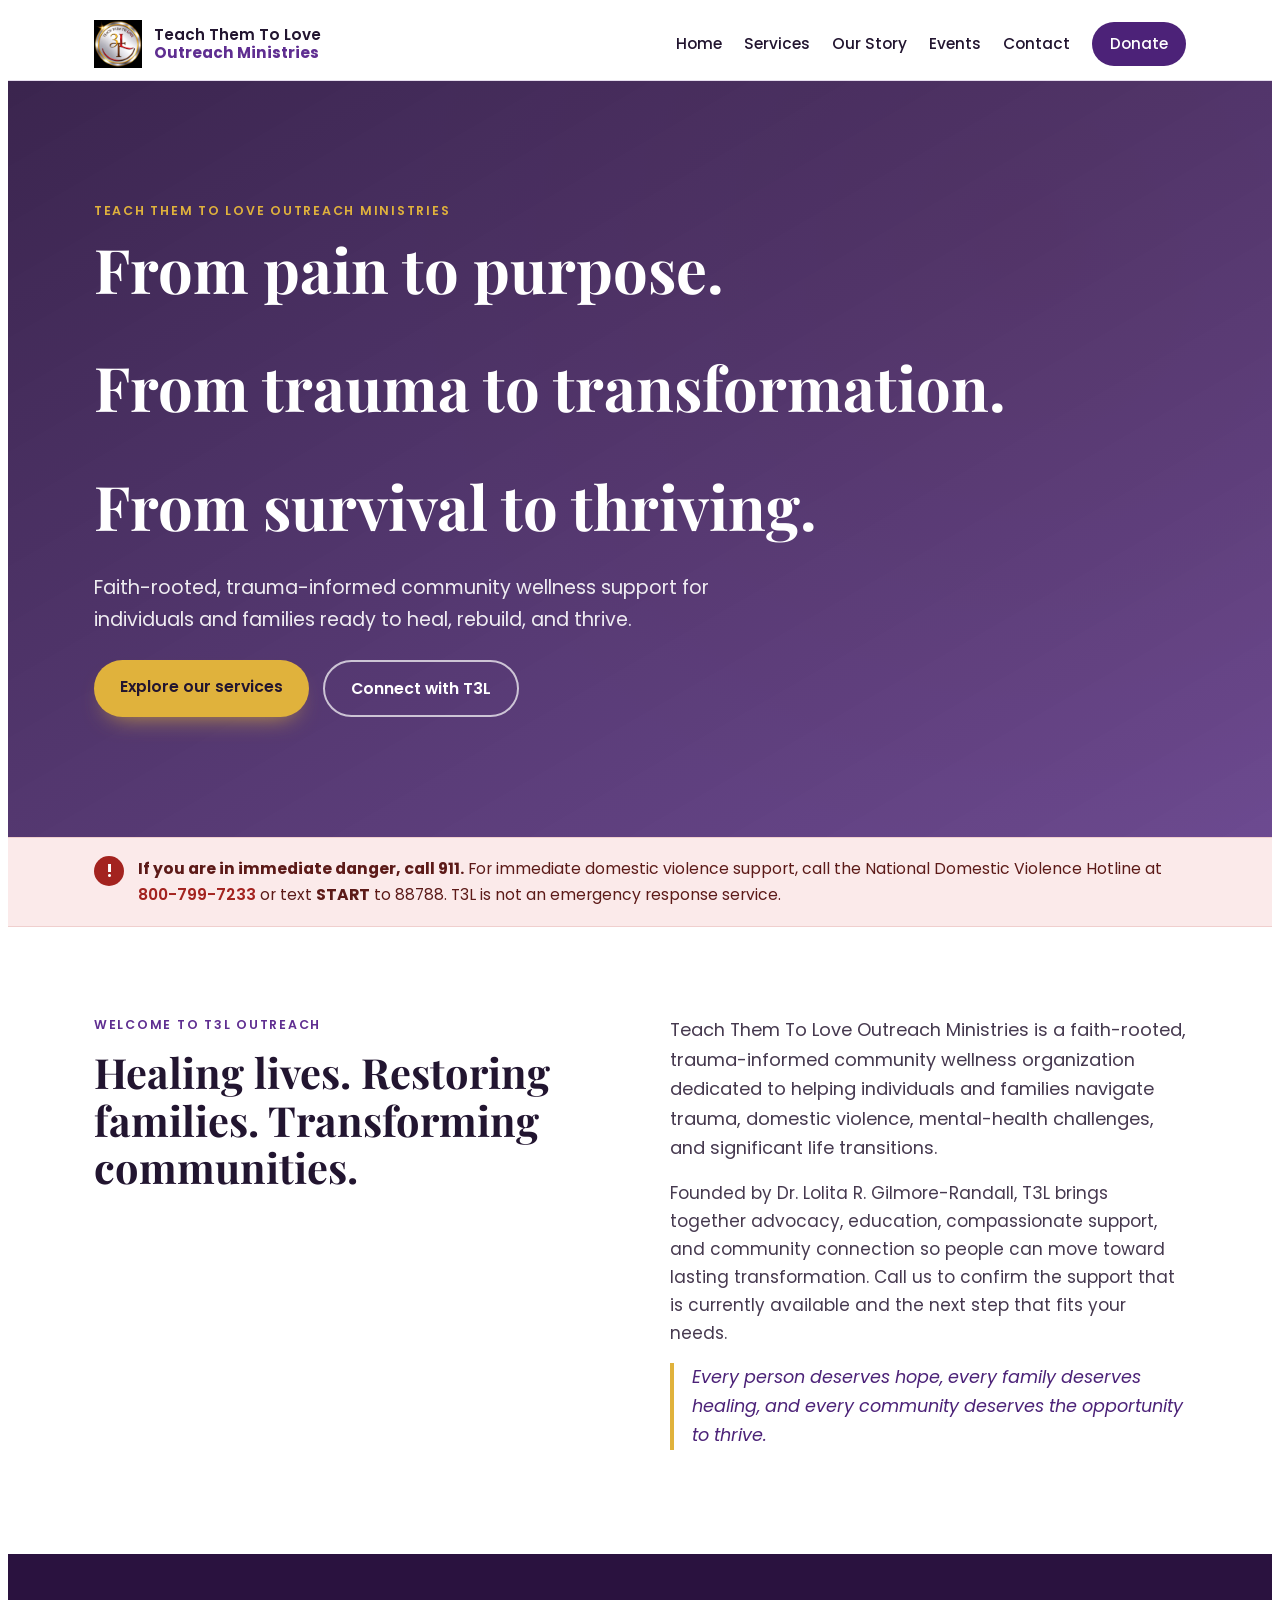
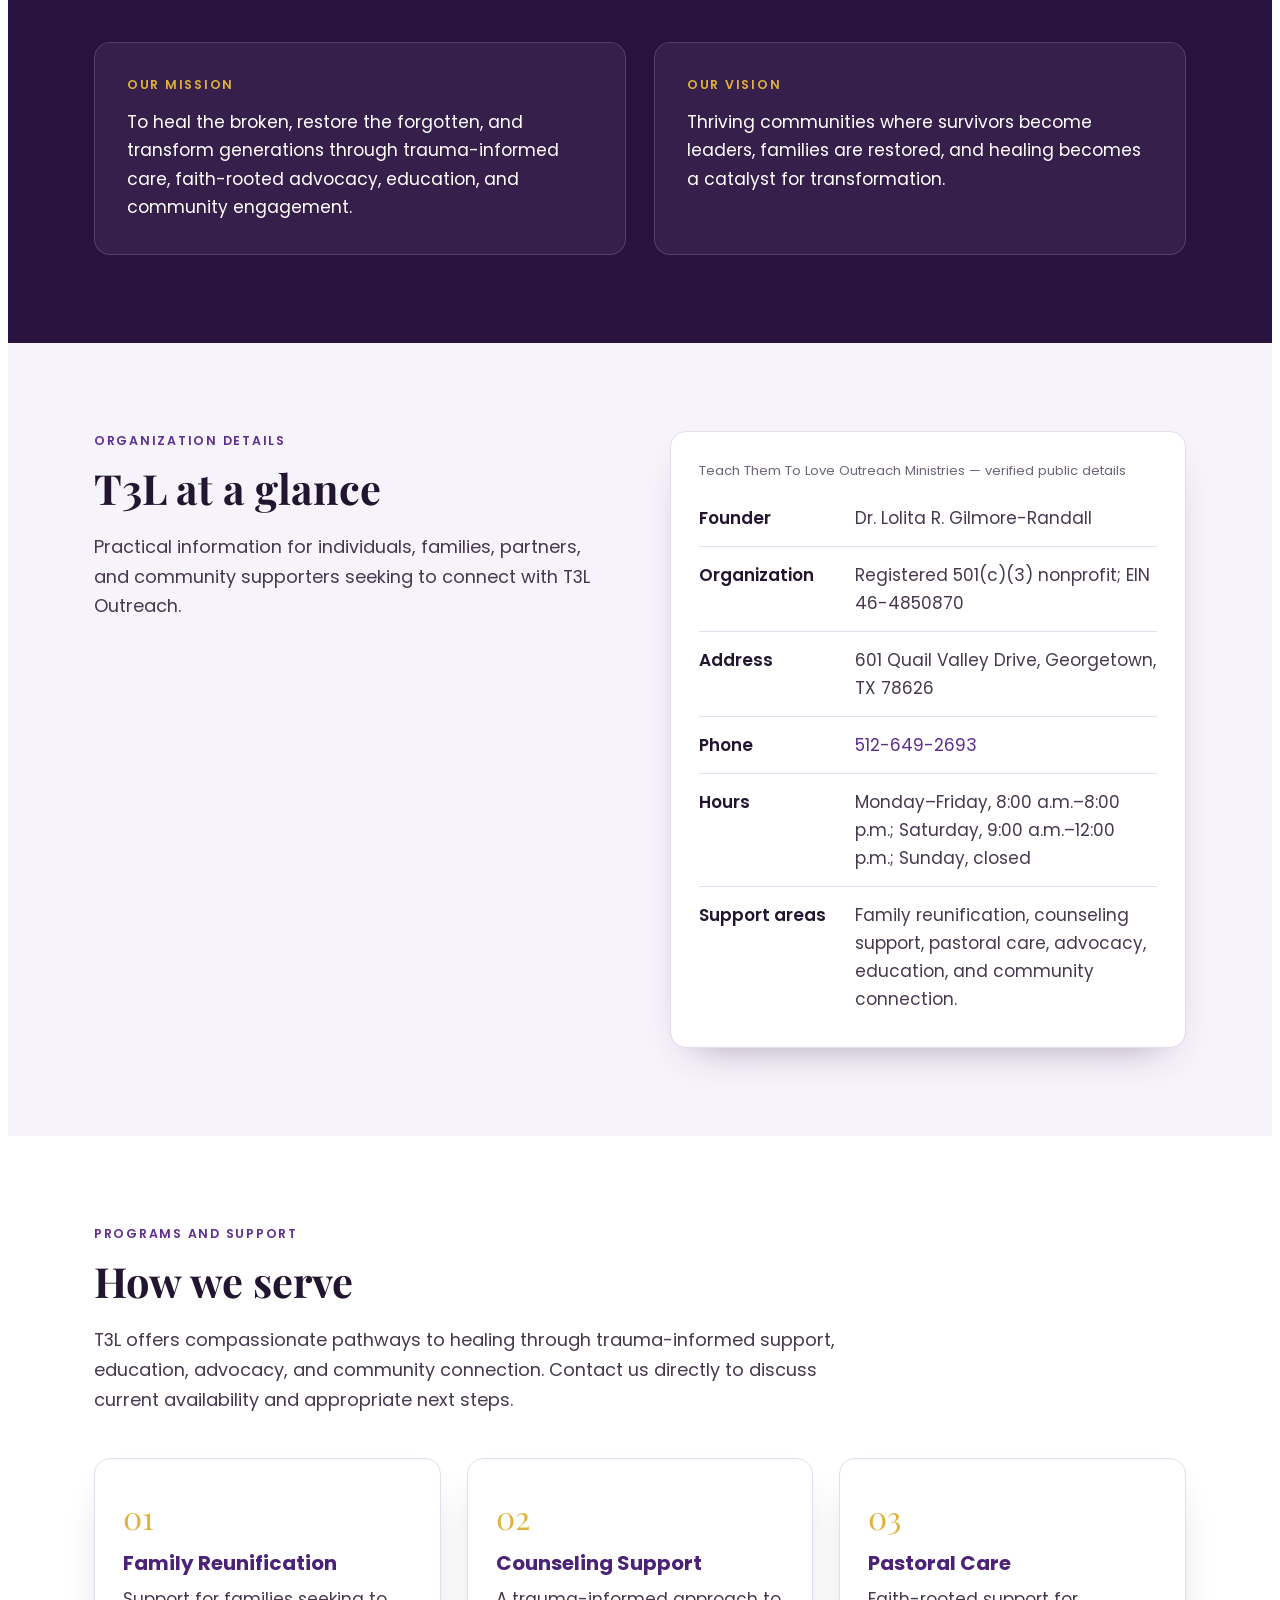
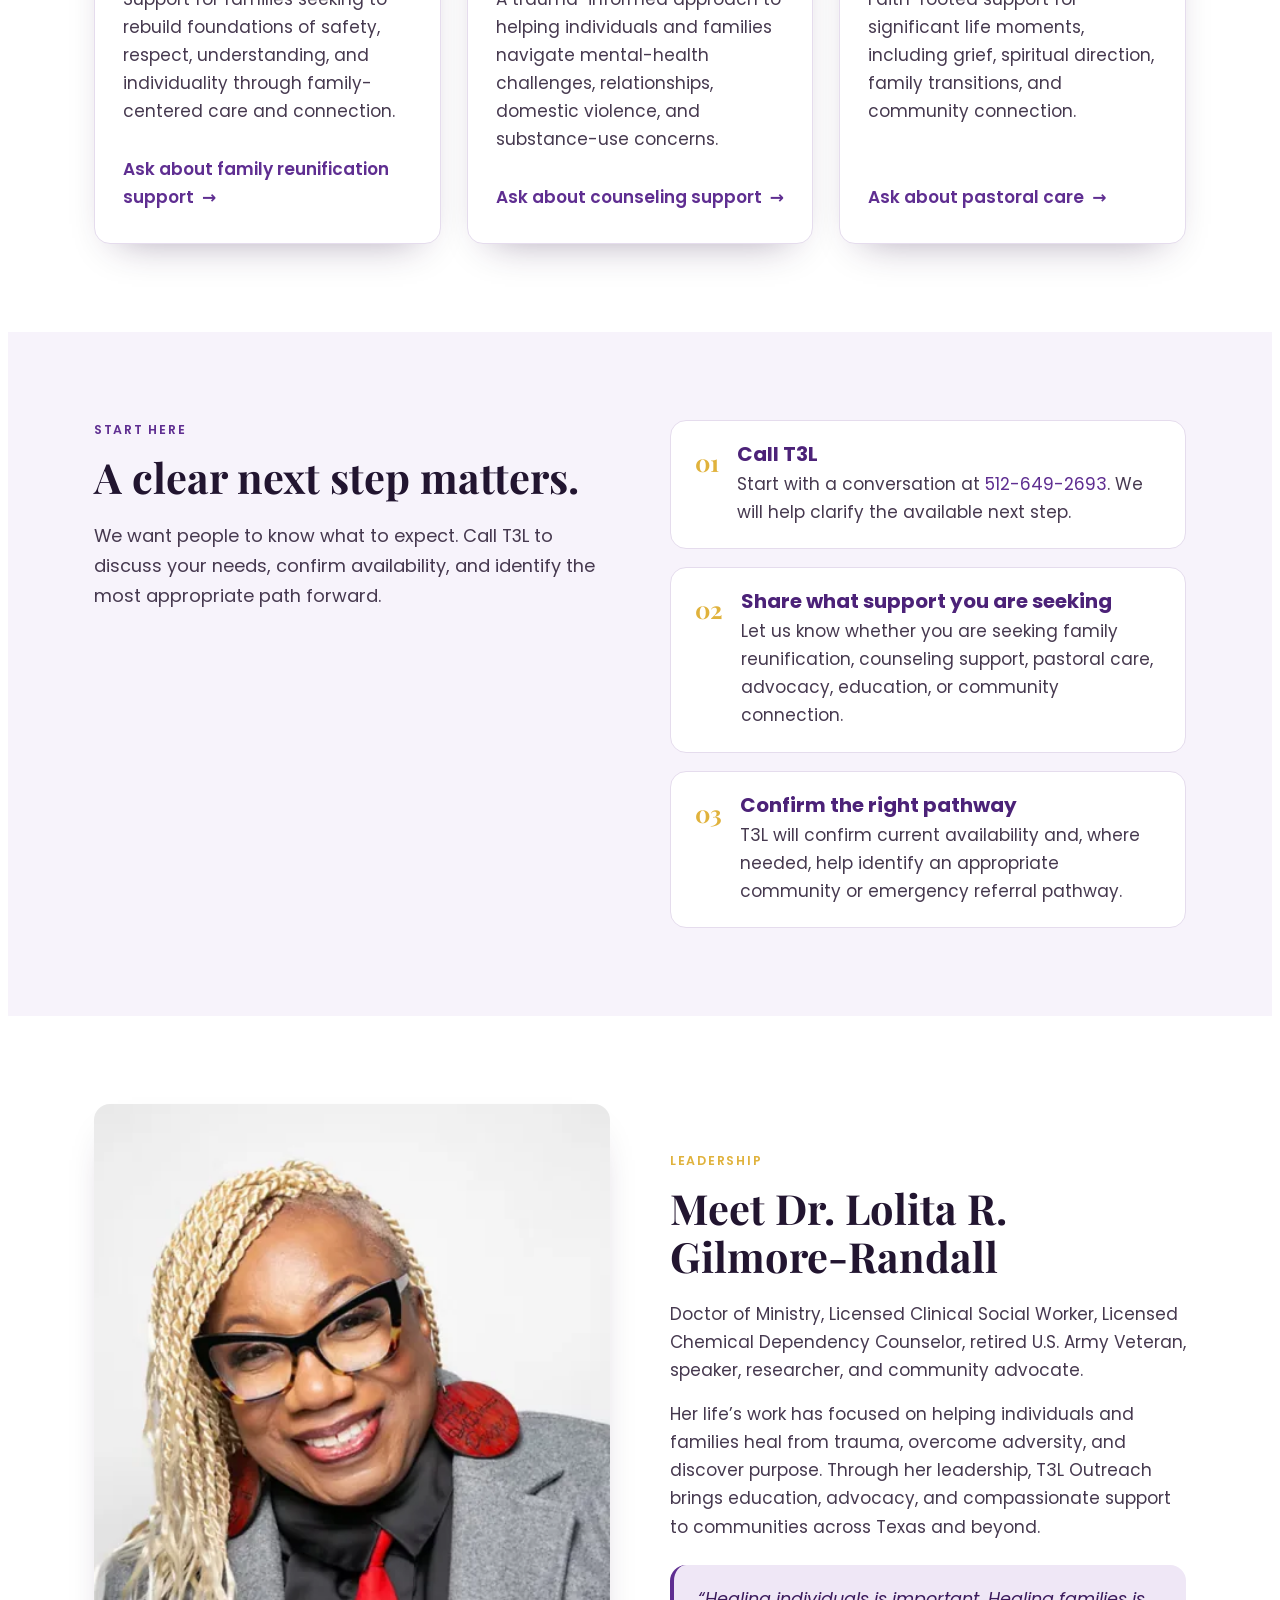
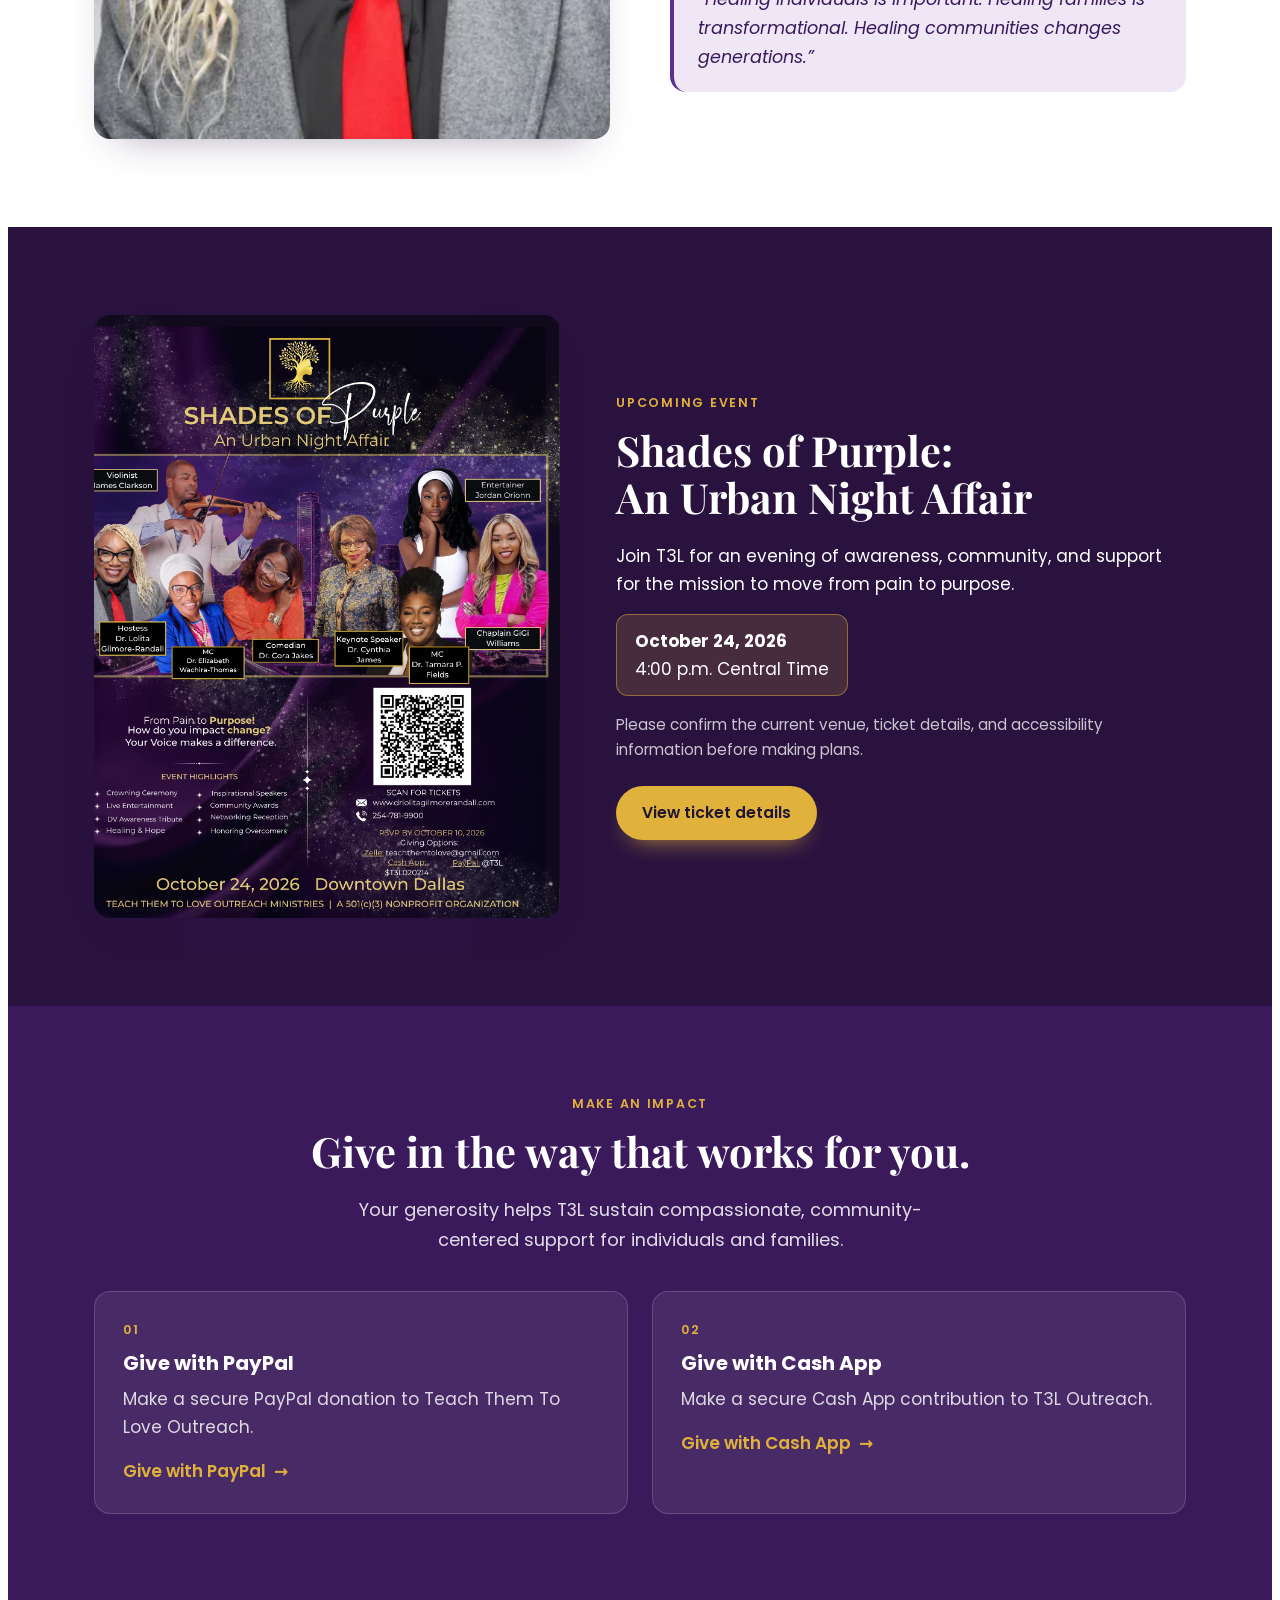
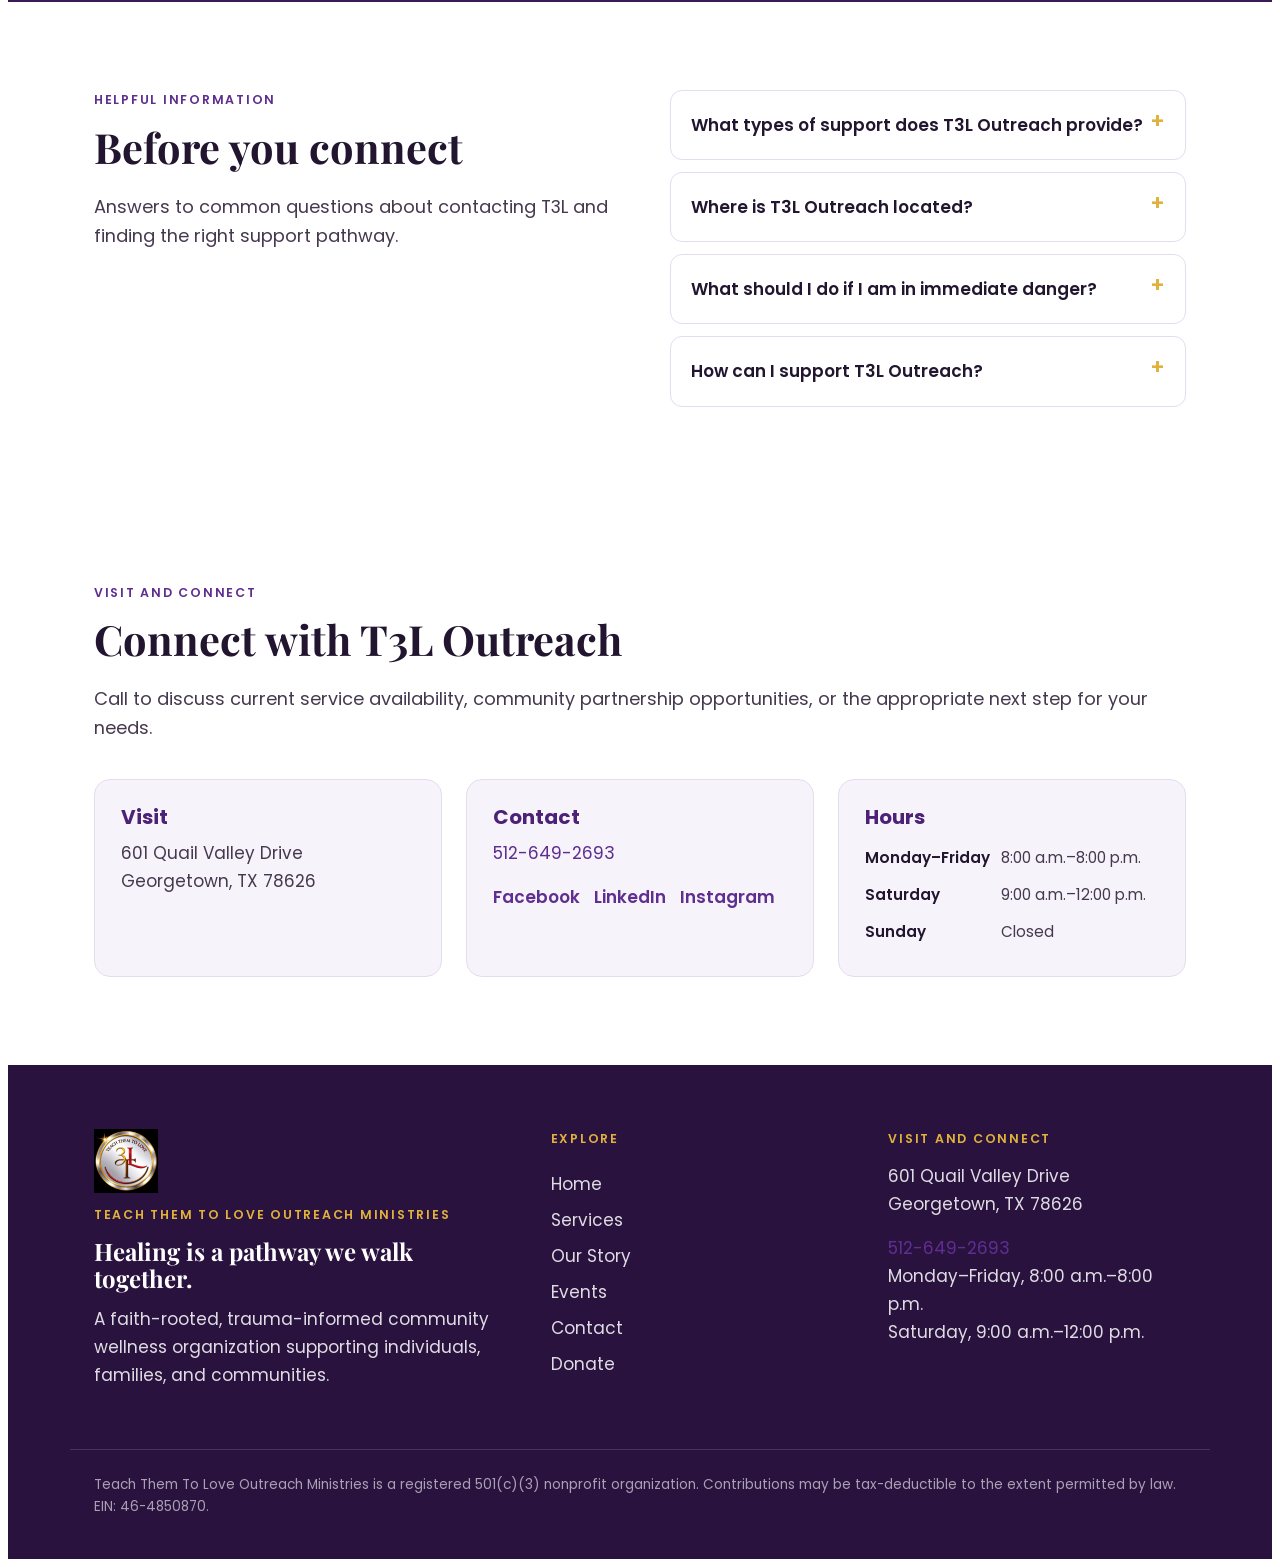
==== index.html @ 9e14c429 "Add standalone-site functionality (favicon, scroll, robots, sitemap, 404) Now that the site runs sta" ====
<!doctype html>
<html lang="en">
<head>
  <meta charset="utf-8">
  <meta name="viewport" content="width=device-width, initial-scale=1">
  <title>Teach Them To Love Outreach Ministries — Healing lives. Restoring families. Transforming communities.</title>
  <meta name="description" content="Teach Them To Love Outreach Ministries (T3L) is a faith-rooted, trauma-informed community wellness organization in Georgetown, TX, supporting individuals and families through family reunification, counseling support, pastoral care, advocacy, and education.">
  <meta name="theme-color" content="#2a123f">
  <link rel="canonical" href="https://teachthemtolove.com/">

  <!-- Favicon / app icons -->
  <link rel="icon" href="assets/img/t3l-logo.png" type="image/png">
  <link rel="apple-touch-icon" href="assets/img/t3l-logo.png">

  <!-- Smooth in-page scrolling (disabled under reduced-motion via stylesheet) -->
  <style>html{scroll-behavior:smooth}</style>

  <!-- Open Graph / social -->
  <meta property="og:type" content="website">
  <meta property="og:title" content="Teach Them To Love Outreach Ministries">
  <meta property="og:description" content="Faith-rooted, trauma-informed community wellness support for individuals and families ready to heal, rebuild, and thrive.">
  <meta property="og:image" content="https://teachthemtolove.com/assets/img/t3l-logo.png">
  <meta name="twitter:card" content="summary">

  <!-- Fonts -->
  <link rel="preconnect" href="https://fonts.googleapis.com">
  <link rel="preconnect" href="https://fonts.gstatic.com" crossorigin>
  <link href="https://fonts.googleapis.com/css2?family=Playfair+Display:wght@600;700&family=Poppins:wght@400;500;600;700&display=swap" rel="stylesheet">

  <link rel="stylesheet" href="assets/t3l.css">

  <!-- Structured data: NGO -->
  <script type="application/ld+json">
  {
    "@context": "https://schema.org",
    "@type": "NGO",
    "name": "Teach Them To Love Outreach Ministries",
    "alternateName": "T3L Outreach",
    "url": "https://teachthemtolove.com/",
    "telephone": "+1-512-649-2693",
    "email": "teachthemtolove@gmail.com",
    "taxID": "46-4850870",
    "founder": { "@type": "Person", "name": "Dr. Lolita R. Gilmore-Randall" },
    "address": {
      "@type": "PostalAddress",
      "streetAddress": "601 Quail Valley Drive",
      "addressLocality": "Georgetown",
      "addressRegion": "TX",
      "postalCode": "78626",
      "addressCountry": "US"
    },
    "openingHours": ["Mo-Fr 08:00-20:00", "Sa 09:00-12:00"],
    "sameAs": [
      "https://www.facebook.com/profile.php?id=100066552908617",
      "https://www.linkedin.com/company/teach-them-to-love-outreach-ministries-corp",
      "https://www.instagram.com/teachthemtolove"
    ]
  }
  </script>
</head>
<body>

<div id="t3l-ghl" class="t3l-ghl-embed">
<a class="skip-link" href="#t3l-main-content">Skip to main content</a>

  <header class="site-header">
    <div class="container header-inner">
      <a class="brand" href="#t3l-home" aria-label="Teach Them To Love Outreach Ministries home">
        <img src="assets/img/t3l-logo.png" alt="Teach Them To Love Outreach Ministries logo">
        <span>Teach Them To Love<strong>Outreach Ministries</strong></span>
      </a>
      <button class="menu-toggle" type="button" aria-expanded="false" aria-controls="site-navigation">Menu</button>
      <nav class="nav" id="site-navigation" aria-label="Primary navigation">
        <a href="#t3l-home">Home</a>
        <a href="#t3l-services">Services</a>
        <a href="#t3l-about">Our Story</a>
        <a href="#t3l-events">Events</a>
        <a href="#t3l-contact">Contact</a>
        <a class="nav-give" href="#t3l-give">Donate</a>
      </nav>
    </div>
  </header>

  <main id="t3l-main-content">
    <section class="hero" id="t3l-home" aria-labelledby="hero-heading">
      <div class="container hero-inner">
        <p class="eyebrow">Teach Them To Love Outreach Ministries</p>
        <h1 id="hero-heading" style="display:flex;flex-direction:column;gap:48px;font-size:clamp(1rem,4.8vw,4rem);"><span style="white-space:nowrap;">From pain to purpose.</span><span style="white-space:nowrap;">From trauma to transformation.</span><span style="white-space:nowrap;">From survival to thriving.</span></h1>
        <p class="hero-copy">Faith-rooted, trauma-informed community wellness support for individuals and families ready to heal, rebuild, and thrive.</p>
        <div class="button-row">
          <a class="button gold" href="#t3l-services">Explore our services</a>
          <a class="button ghost" href="#t3l-contact">Connect with T3L</a>
        </div>
      </div>
    </section>

    <aside class="safety-notice" aria-label="Immediate safety information">
      <div class="container">
        <span class="notice-mark" aria-hidden="true">!</span>
        <p><strong>If you are in immediate danger, call 911.</strong> For immediate domestic violence support, call the National Domestic Violence Hotline at <a href="tel:18007997233">800-799-7233</a> or text <strong>START</strong> to 88788. T3L is not an emergency response service.</p>
      </div>
    </aside>

    <section class="section" aria-labelledby="welcome-heading">
      <div class="container intro-grid">
        <div>
          <p class="eyebrow dark">Welcome to T3L Outreach</p>
          <h2 id="welcome-heading">Healing lives. Restoring families. Transforming communities.</h2>
        </div>
        <div class="intro-copy">
          <p class="lead">Teach Them To Love Outreach Ministries is a faith-rooted, trauma-informed community wellness organization dedicated to helping individuals and families navigate trauma, domestic violence, mental-health challenges, and significant life transitions.</p>
          <p>Founded by Dr. Lolita R. Gilmore-Randall, T3L brings together advocacy, education, compassionate support, and community connection so people can move toward lasting transformation. Call us to confirm the support that is currently available and the next step that fits your needs.</p>
          <p class="belief">Every person deserves hope, every family deserves healing, and every community deserves the opportunity to thrive.</p>
        </div>
      </div>
    </section>

    <section class="section mission" aria-label="Mission and vision">
      <div class="container mission-grid">
        <article class="mission-card">
          <p class="eyebrow">Our mission</p>
          <p>To heal the broken, restore the forgotten, and transform generations through trauma-informed care, faith-rooted advocacy, education, and community engagement.</p>
        </article>
        <article class="mission-card">
          <p class="eyebrow">Our vision</p>
          <p>Thriving communities where survivors become leaders, families are restored, and healing becomes a catalyst for transformation.</p>
        </article>
      </div>
    </section>

    <section class="section facts" aria-labelledby="facts-heading">
      <div class="container facts-grid">
        <div>
          <p class="eyebrow dark">Organization details</p>
          <h2 id="facts-heading">T3L at a glance</h2>
          <p class="lead">Practical information for individuals, families, partners, and community supporters seeking to connect with T3L Outreach.</p>
        </div>
        <div class="fact-box">
          <table>
            <caption>Teach Them To Love Outreach Ministries — verified public details</caption>
            <tbody>
              <tr><th scope="row">Founder</th><td>Dr. Lolita R. Gilmore-Randall</td></tr>
              <tr><th scope="row">Organization</th><td>Registered 501(c)(3) nonprofit; EIN 46-4850870</td></tr>
              <tr><th scope="row">Address</th><td>601 Quail Valley Drive, Georgetown, TX 78626</td></tr>
              <tr><th scope="row">Phone</th><td><a href="tel:+15126492693">512-649-2693</a></td></tr>
              <tr><th scope="row">Hours</th><td>Monday–Friday, 8:00 a.m.–8:00 p.m.; Saturday, 9:00 a.m.–12:00 p.m.; Sunday, closed</td></tr>
              <tr><th scope="row">Support areas</th><td>Family reunification, counseling support, pastoral care, advocacy, education, and community connection.</td></tr>
            </tbody>
          </table>
        </div>
      </div>
    </section>

    <section class="section services" id="t3l-services" aria-labelledby="services-heading">
      <div class="container">
        <div class="services-heading">
          <p class="eyebrow dark">Programs and support</p>
          <h2 id="services-heading">How we serve</h2>
          <p class="lead">T3L offers compassionate pathways to healing through trauma-informed support, education, advocacy, and community connection. Contact us directly to discuss current availability and appropriate next steps.</p>
        </div>
        <div class="service-grid">
          <article class="service-card">
            <p class="service-number" aria-hidden="true">01</p>
            <h3>Family Reunification</h3>
            <p>Support for families seeking to rebuild foundations of safety, respect, understanding, and individuality through family-centered care and connection.</p>
            <a href="#t3l-contact">Ask about family reunification support <span aria-hidden="true">&nbsp;→</span></a>
          </article>
          <article class="service-card">
            <p class="service-number" aria-hidden="true">02</p>
            <h3>Counseling Support</h3>
            <p>A trauma-informed approach to helping individuals and families navigate mental-health challenges, relationships, domestic violence, and substance-use concerns.</p>
            <a href="#t3l-contact">Ask about counseling support <span aria-hidden="true">&nbsp;→</span></a>
          </article>
          <article class="service-card">
            <p class="service-number" aria-hidden="true">03</p>
            <h3>Pastoral Care</h3>
            <p>Faith-rooted support for significant life moments, including grief, spiritual direction, family transitions, and community connection.</p>
            <a href="#t3l-contact">Ask about pastoral care <span aria-hidden="true">&nbsp;→</span></a>
          </article>
        </div>
      </div>
    </section>

    <section class="section access" aria-labelledby="access-heading">
      <div class="container access-grid">
        <div>
          <p class="eyebrow dark">Start here</p>
          <h2 id="access-heading">A clear next step matters.</h2>
          <p class="lead">We want people to know what to expect. Call T3L to discuss your needs, confirm availability, and identify the most appropriate path forward.</p>
        </div>
        <ol class="access-steps">
          <li><span aria-hidden="true">01</span><div><h3>Call T3L</h3><p>Start with a conversation at <a href="tel:+15126492693">512-649-2693</a>. We will help clarify the available next step.</p></div></li>
          <li><span aria-hidden="true">02</span><div><h3>Share what support you are seeking</h3><p>Let us know whether you are seeking family reunification, counseling support, pastoral care, advocacy, education, or community connection.</p></div></li>
          <li><span aria-hidden="true">03</span><div><h3>Confirm the right pathway</h3><p>T3L will confirm current availability and, where needed, help identify an appropriate community or emergency referral pathway.</p></div></li>
        </ol>
      </div>
    </section>

    <section class="section founder" id="t3l-about" aria-labelledby="founder-heading">
      <div class="container founder-grid">
        <div class="founder-image">
          <img src="assets/img/founder.webp" alt="Dr. Lolita R. Gilmore-Randall">
        </div>
        <div class="founder-copy">
          <p class="eyebrow">Leadership</p>
          <h2 id="founder-heading">Meet Dr. Lolita R. Gilmore-Randall</h2>
          <p>Doctor of Ministry, Licensed Clinical Social Worker, Licensed Chemical Dependency Counselor, retired U.S. Army Veteran, speaker, researcher, and community advocate.</p>
          <p>Her life’s work has focused on helping individuals and families heal from trauma, overcome adversity, and discover purpose. Through her leadership, T3L Outreach brings education, advocacy, and compassionate support to communities across Texas and beyond.</p>
          <blockquote>“Healing individuals is important. Healing families is transformational. Healing communities changes generations.”</blockquote>
        </div>
      </div>
    </section>

    <section class="section event" id="t3l-events" aria-labelledby="event-heading">
      <div class="container event-panel">
        <div class="event-art">
          <img src="assets/img/event-shades-of-purple.webp" alt="Shades of Purple: An Urban Night Affair event artwork">
        </div>
        <div class="event-copy">
          <p class="eyebrow">Upcoming event</p>
          <h2 id="event-heading">Shades of Purple:<br>An Urban Night Affair</h2>
          <p>Join T3L for an evening of awareness, community, and support for the mission to move from pain to purpose.</p>
          <p class="date-chip"><strong>October 24, 2026</strong><br>4:00 p.m. Central Time</p>
          <p class="event-note">Please confirm the current venue, ticket details, and accessibility information before making plans.</p>
          <div class="button-row"><a class="button gold" href="https://www.zeffy.com/en-US/ticketing/the-shades-of-purple-dv-awareness-ball-from-pain-to-power-an-urban-night-affair" target="_blank" rel="noopener noreferrer">View ticket details</a></div>
        </div>
      </div>
    </section>

    <section class="section giving" id="t3l-give" aria-labelledby="give-heading">
      <div class="container">
        <p class="eyebrow">Make an impact</p>
        <h2 id="give-heading">Give in the way that works for you.</h2>
        <p class="lead">Your generosity helps T3L sustain compassionate, community-centered support for individuals and families.</p>
        <div class="giving-grid">
          <article class="give-card"><p class="eyebrow">01</p><h3>Give with PayPal</h3><p>Make a secure PayPal donation to Teach Them To Love Outreach.</p><a href="https://www.paypal.com/donate?business=teachthemtolove%40gmail.com&amp;currency_code=USD" target="_blank" rel="noopener noreferrer">Give with PayPal <span aria-hidden="true">&nbsp;→</span></a></article>
          <article class="give-card"><p class="eyebrow">02</p><h3>Give with Cash App</h3><p>Make a secure Cash App contribution to T3L Outreach.</p><a href="https://cash.app/$T3L022014" target="_blank" rel="noopener noreferrer">Give with Cash App <span aria-hidden="true">&nbsp;→</span></a></article>
        </div>
      </div>
    </section>

    <section class="section faq" aria-labelledby="faq-heading">
      <div class="container faq-grid">
        <div>
          <p class="eyebrow dark">Helpful information</p>
          <h2 id="faq-heading">Before you connect</h2>
          <p class="lead">Answers to common questions about contacting T3L and finding the right support pathway.</p>
        </div>
        <div class="faq-list">
          <details><summary>What types of support does T3L Outreach provide?</summary><p>T3L provides family reunification support, trauma-informed counseling support, pastoral care, advocacy, education, and community connection. Call T3L to confirm current availability and the right next step.</p></details>
          <details><summary>Where is T3L Outreach located?</summary><p>T3L is located at 601 Quail Valley Drive, Georgetown, TX 78626. Call <a href="tel:+15126492693">512-649-2693</a> to confirm current hours and access information before visiting.</p></details>
          <details><summary>What should I do if I am in immediate danger?</summary><p>Call 911 if you are in immediate danger. For immediate domestic violence support, call the National Domestic Violence Hotline at <a href="tel:18007997233">800-799-7233</a> or text <strong>START</strong> to 88788.</p></details>
          <details><summary>How can I support T3L Outreach?</summary><p>You can support T3L through a secure online donation, by attending a current event, or by connecting with the organization about partnership and community opportunities.</p></details>
        </div>
      </div>
    </section>

    <section class="section contact" id="t3l-contact" aria-labelledby="contact-heading">
      <div class="container">
        <p class="eyebrow dark">Visit and connect</p>
        <h2 id="contact-heading">Connect with T3L Outreach</h2>
        <p class="lead">Call to discuss current service availability, community partnership opportunities, or the appropriate next step for your needs.</p>
        <div class="contact-grid">
          <article class="contact-card"><h3>Visit</h3><p>601 Quail Valley Drive<br>Georgetown, TX 78626</p></article>
          <article class="contact-card"><h3>Contact</h3><p><a href="tel:+15126492693">512-649-2693</a></p><div class="social"><a href="https://www.facebook.com/profile.php?id=100066552908617" target="_blank" rel="noopener noreferrer">Facebook</a><a href="https://www.linkedin.com/company/teach-them-to-love-outreach-ministries-corp" target="_blank" rel="noopener noreferrer">LinkedIn</a><a href="https://www.instagram.com/teachthemtolove" target="_blank" rel="noopener noreferrer">Instagram</a></div></article>
          <article class="contact-card"><h3>Hours</h3><table class="hours"><tbody><tr><th>Monday–Friday</th><td>8:00 a.m.–8:00 p.m.</td></tr><tr><th>Saturday</th><td>9:00 a.m.–12:00 p.m.</td></tr><tr><th>Sunday</th><td>Closed</td></tr></tbody></table></article>
        </div>
      </div>
    </section>
  </main>

  <footer class="footer">
    <div class="container footer-grid">
      <div>
        <img src="assets/img/t3l-logo.png" alt="T3L Outreach logo">
        <p class="eyebrow">Teach Them To Love Outreach Ministries</p>
        <h2>Healing is a pathway we walk together.</h2>
        <p>A faith-rooted, trauma-informed community wellness organization supporting individuals, families, and communities.</p>
      </div>
      <nav class="footer-links" aria-label="Footer navigation"><p class="eyebrow">Explore</p><a href="#t3l-home">Home</a><a href="#t3l-services">Services</a><a href="#t3l-about">Our Story</a><a href="#t3l-events">Events</a><a href="#t3l-contact">Contact</a><a href="#t3l-give">Donate</a></nav>
      <div><p class="eyebrow">Visit and connect</p><p>601 Quail Valley Drive<br>Georgetown, TX 78626</p><p><a href="tel:+15126492693">512-649-2693</a><br>Monday–Friday, 8:00 a.m.–8:00 p.m.<br>Saturday, 9:00 a.m.–12:00 p.m.</p></div>
    </div>
    <div class="container footer-bottom"><p>Teach Them To Love Outreach Ministries is a registered 501(c)(3) nonprofit organization. Contributions may be tax-deductible to the extent permitted by law. EIN: 46-4850870.</p><p class="last-reviewed"></p></div>
  </footer>

  <script>
    (function () {
      var toggle = document.querySelector('#t3l-ghl .menu-toggle');
      var nav = document.querySelector('#t3l-ghl .nav');
      if (!toggle || !nav) return;
      toggle.addEventListener('click', function () {
        var open = nav.classList.toggle('is-open');
        toggle.setAttribute('aria-expanded', String(open));
        toggle.textContent = open ? 'Close' : 'Menu';
      });
      nav.querySelectorAll('a').forEach(function (link) {
        link.addEventListener('click', function () {
          nav.classList.remove('is-open');
          toggle.setAttribute('aria-expanded', 'false');
          toggle.textContent = 'Menu';
        });
      });
    }());
  </script>
</div>

</body>
</html>
---- assets/t3l.css ----
/* ==========================================================================
   Teach Them To Love Outreach Ministries — T3L site styles
   Scoped to #t3l-ghl so the block can be embedded in GoHighLevel (or any CMS)
   without colliding with host/theme styles.
   Palette: deep purple (brand) + warm gold (accent), reflecting the
   "Shades of Purple" identity.
   ========================================================================== */

#t3l-ghl {
  --t3l-purple-900: #2a123f;
  --t3l-purple-800: #3b1a5c;
  --t3l-purple-700: #4c2278;
  --t3l-purple-600: #5f2e91;
  --t3l-purple-100: #efe7f6;
  --t3l-gold: #e0b23c;
  --t3l-gold-dark: #c6952a;
  --t3l-ink: #221530;
  --t3l-body: #46394f;
  --t3l-muted: #6f6478;
  --t3l-line: #e5dced;
  --t3l-bg: #ffffff;
  --t3l-bg-soft: #f7f3fb;
  --t3l-danger: #a3231f;
  --t3l-danger-bg: #fbeaea;

  --t3l-radius: 16px;
  --t3l-shadow: 0 18px 40px -24px rgba(42, 18, 63, 0.45);
  --t3l-max: 1140px;

  color: var(--t3l-body);
  background: var(--t3l-bg);
  font-family: "Poppins", "Segoe UI", system-ui, -apple-system, sans-serif;
  line-height: 1.65;
  font-size: 17px;
  -webkit-font-smoothing: antialiased;
}

#t3l-ghl *,
#t3l-ghl *::before,
#t3l-ghl *::after { box-sizing: border-box; }

#t3l-ghl img { max-width: 100%; height: auto; display: block; }

#t3l-ghl h1,
#t3l-ghl h2,
#t3l-ghl h3 {
  font-family: "Playfair Display", "Poppins", Georgia, serif;
  color: var(--t3l-ink);
  line-height: 1.15;
  margin: 0 0 0.5em;
  font-weight: 700;
}

#t3l-ghl h2 { font-size: clamp(1.7rem, 3.4vw, 2.6rem); }
#t3l-ghl h3 { font-size: 1.25rem; font-family: "Poppins", sans-serif; }
#t3l-ghl p { margin: 0 0 1rem; }
#t3l-ghl a { color: var(--t3l-purple-600); text-decoration: none; }
#t3l-ghl a:hover { text-decoration: underline; }

#t3l-ghl .container {
  width: 100%;
  max-width: var(--t3l-max);
  margin-inline: auto;
  padding-inline: 24px;
}

#t3l-ghl .section { padding: clamp(48px, 7vw, 88px) 0; }

#t3l-ghl .eyebrow {
  text-transform: uppercase;
  letter-spacing: 0.14em;
  font-size: 0.78rem;
  font-weight: 600;
  color: var(--t3l-gold);
  margin: 0 0 0.75rem;
}
#t3l-ghl .eyebrow.dark { color: var(--t3l-purple-600); }
#t3l-ghl .lead { font-size: 1.12rem; color: var(--t3l-body); }

/* --- Skip link -------------------------------------------------------- */
#t3l-ghl .skip-link {
  position: absolute;
  left: -999px;
  top: 0;
  background: var(--t3l-purple-800);
  color: #fff;
  padding: 10px 16px;
  border-radius: 0 0 8px 0;
  z-index: 1000;
}
#t3l-ghl .skip-link:focus { left: 0; }

/* --- Buttons ---------------------------------------------------------- */
#t3l-ghl .button {
  display: inline-block;
  padding: 14px 26px;
  border-radius: 999px;
  font-weight: 600;
  font-size: 0.98rem;
  transition: transform 0.15s ease, box-shadow 0.15s ease, background 0.15s ease;
  text-decoration: none;
}
#t3l-ghl .button:hover { text-decoration: none; transform: translateY(-2px); }
#t3l-ghl .button.gold {
  background: var(--t3l-gold);
  color: var(--t3l-ink);
  box-shadow: 0 12px 24px -14px rgba(224, 178, 60, 0.9);
}
#t3l-ghl .button.gold:hover { background: var(--t3l-gold-dark); }
#t3l-ghl .button.ghost {
  border: 2px solid rgba(255, 255, 255, 0.7);
  color: #fff;
}
#t3l-ghl .button.ghost:hover { background: rgba(255, 255, 255, 0.12); }
#t3l-ghl .button-row { display: flex; flex-wrap: wrap; gap: 14px; margin-top: 24px; }

/* --- Header ----------------------------------------------------------- */
#t3l-ghl .site-header {
  position: sticky;
  top: 0;
  z-index: 50;
  background: rgba(255, 255, 255, 0.96);
  backdrop-filter: blur(8px);
  border-bottom: 1px solid var(--t3l-line);
}
#t3l-ghl .header-inner {
  display: flex;
  align-items: center;
  justify-content: space-between;
  gap: 20px;
  padding-block: 12px;
}
#t3l-ghl .brand {
  display: flex;
  align-items: center;
  gap: 12px;
  color: var(--t3l-ink);
  font-weight: 600;
  line-height: 1.2;
}
#t3l-ghl .brand:hover { text-decoration: none; }
#t3l-ghl .brand img { width: 48px; height: 48px; object-fit: contain; }
#t3l-ghl .brand span { display: flex; flex-direction: column; font-size: 0.95rem; }
#t3l-ghl .brand strong { color: var(--t3l-purple-600); font-weight: 700; }

#t3l-ghl .nav { display: flex; align-items: center; gap: 22px; }
#t3l-ghl .nav a { color: var(--t3l-ink); font-weight: 500; font-size: 0.96rem; }
#t3l-ghl .nav a:hover { color: var(--t3l-purple-600); text-decoration: none; }
#t3l-ghl .nav .nav-give {
  background: var(--t3l-purple-700);
  color: #fff;
  padding: 9px 18px;
  border-radius: 999px;
}
#t3l-ghl .nav .nav-give:hover { background: var(--t3l-purple-800); }

#t3l-ghl .menu-toggle {
  display: none;
  border: 1px solid var(--t3l-line);
  background: #fff;
  color: var(--t3l-ink);
  padding: 9px 16px;
  border-radius: 999px;
  font-weight: 600;
  cursor: pointer;
}

/* --- Hero ------------------------------------------------------------- */
#t3l-ghl .hero {
  background:
    linear-gradient(150deg, rgba(42, 18, 63, 0.92), rgba(76, 34, 120, 0.82)),
    radial-gradient(circle at 80% 20%, rgba(224, 178, 60, 0.28), transparent 55%);
  color: #fff;
  padding: clamp(64px, 10vw, 120px) 0;
}
#t3l-ghl .hero .eyebrow { color: var(--t3l-gold); }
#t3l-ghl .hero h1 { color: #fff; }
#t3l-ghl .hero-copy {
  font-size: 1.2rem;
  max-width: 640px;
  color: rgba(255, 255, 255, 0.9);
  margin-top: 24px;
}

/* --- Safety notice ---------------------------------------------------- */
#t3l-ghl .safety-notice { background: var(--t3l-danger-bg); border-block: 1px solid #f0cfce; }
#t3l-ghl .safety-notice .container {
  display: flex;
  align-items: flex-start;
  gap: 14px;
  padding-block: 18px;
}
#t3l-ghl .safety-notice p { margin: 0; color: #5c1a18; font-size: 0.98rem; }
#t3l-ghl .safety-notice a { color: var(--t3l-danger); font-weight: 600; }
#t3l-ghl .notice-mark {
  flex: none;
  width: 30px;
  height: 30px;
  border-radius: 50%;
  background: var(--t3l-danger);
  color: #fff;
  font-weight: 700;
  display: grid;
  place-items: center;
}

/* --- Intro ------------------------------------------------------------ */
#t3l-ghl .intro-grid,
#t3l-ghl .facts-grid,
#t3l-ghl .access-grid,
#t3l-ghl .founder-grid,
#t3l-ghl .faq-grid {
  display: grid;
  grid-template-columns: 1fr 1fr;
  gap: clamp(28px, 5vw, 60px);
  align-items: start;
}
#t3l-ghl .belief {
  border-left: 4px solid var(--t3l-gold);
  padding-left: 18px;
  font-style: italic;
  color: var(--t3l-purple-700);
  font-size: 1.1rem;
}

/* --- Mission ---------------------------------------------------------- */
#t3l-ghl .mission { background: var(--t3l-purple-900); color: #fff; }
#t3l-ghl .mission-grid { display: grid; grid-template-columns: 1fr 1fr; gap: 28px; }
#t3l-ghl .mission-card {
  background: rgba(255, 255, 255, 0.06);
  border: 1px solid rgba(255, 255, 255, 0.14);
  border-radius: var(--t3l-radius);
  padding: 32px;
}
#t3l-ghl .mission-card p:last-child { margin: 0; font-size: 1.08rem; }
#t3l-ghl .mission-card .eyebrow { color: var(--t3l-gold); }

/* --- Facts ------------------------------------------------------------ */
#t3l-ghl .facts { background: var(--t3l-bg-soft); }
#t3l-ghl .fact-box {
  background: #fff;
  border: 1px solid var(--t3l-line);
  border-radius: var(--t3l-radius);
  box-shadow: var(--t3l-shadow);
  padding: 12px 28px 20px;
}
#t3l-ghl .fact-box table { width: 100%; border-collapse: collapse; }
#t3l-ghl .fact-box caption {
  caption-side: top;
  text-align: left;
  padding: 16px 0 8px;
  font-size: 0.82rem;
  color: var(--t3l-muted);
}
#t3l-ghl .fact-box th,
#t3l-ghl .fact-box td {
  text-align: left;
  padding: 14px 0;
  border-bottom: 1px solid var(--t3l-line);
  vertical-align: top;
}
#t3l-ghl .fact-box th { width: 34%; color: var(--t3l-ink); font-weight: 600; }
#t3l-ghl .fact-box tr:last-child th,
#t3l-ghl .fact-box tr:last-child td { border-bottom: 0; }

/* --- Services --------------------------------------------------------- */
#t3l-ghl .services-heading { max-width: 760px; margin-bottom: 44px; }
#t3l-ghl .service-grid {
  display: grid;
  grid-template-columns: repeat(3, 1fr);
  gap: 26px;
}
#t3l-ghl .service-card {
  background: #fff;
  border: 1px solid var(--t3l-line);
  border-radius: var(--t3l-radius);
  padding: 32px 28px;
  box-shadow: var(--t3l-shadow);
  display: flex;
  flex-direction: column;
}
#t3l-ghl .service-number {
  font-family: "Playfair Display", serif;
  font-size: 2rem;
  color: var(--t3l-gold);
  margin: 0 0 8px;
}
#t3l-ghl .service-card h3 { color: var(--t3l-purple-700); }
#t3l-ghl .service-card > a {
  margin-top: auto;
  font-weight: 600;
  padding-top: 14px;
}

/* --- Access steps ----------------------------------------------------- */
#t3l-ghl .access { background: var(--t3l-bg-soft); }
#t3l-ghl .access-steps { list-style: none; margin: 0; padding: 0; display: grid; gap: 18px; }
#t3l-ghl .access-steps li {
  display: flex;
  gap: 18px;
  background: #fff;
  border: 1px solid var(--t3l-line);
  border-radius: var(--t3l-radius);
  padding: 22px 24px;
}
#t3l-ghl .access-steps li > span {
  flex: none;
  font-family: "Playfair Display", serif;
  font-size: 1.5rem;
  font-weight: 700;
  color: var(--t3l-gold);
}
#t3l-ghl .access-steps h3 { margin-bottom: 4px; color: var(--t3l-purple-700); }
#t3l-ghl .access-steps p { margin: 0; }

/* --- Founder ---------------------------------------------------------- */
#t3l-ghl .founder-grid { align-items: center; }
#t3l-ghl .founder-image img {
  border-radius: var(--t3l-radius);
  box-shadow: var(--t3l-shadow);
  width: 100%;
  object-fit: cover;
}
#t3l-ghl .founder-copy .eyebrow { color: var(--t3l-gold); }
#t3l-ghl .founder-copy blockquote {
  margin: 24px 0 0;
  padding: 20px 24px;
  background: var(--t3l-purple-100);
  border-radius: var(--t3l-radius);
  border-left: 4px solid var(--t3l-purple-600);
  font-style: italic;
  color: var(--t3l-purple-800);
  font-size: 1.1rem;
}

/* --- Event ------------------------------------------------------------ */
#t3l-ghl .event { background: var(--t3l-purple-900); color: #fff; }
#t3l-ghl .event-panel {
  display: grid;
  grid-template-columns: 0.9fr 1.1fr;
  gap: clamp(28px, 5vw, 56px);
  align-items: center;
}
#t3l-ghl .event-art img { border-radius: var(--t3l-radius); box-shadow: var(--t3l-shadow); }
#t3l-ghl .event-copy h2 { color: #fff; }
#t3l-ghl .event-copy .eyebrow { color: var(--t3l-gold); }
#t3l-ghl .date-chip {
  display: inline-block;
  background: rgba(224, 178, 60, 0.16);
  border: 1px solid rgba(224, 178, 60, 0.5);
  border-radius: 12px;
  padding: 12px 18px;
  color: #fff;
}
#t3l-ghl .event-note { color: rgba(255, 255, 255, 0.75); font-size: 0.95rem; }

/* --- Giving ----------------------------------------------------------- */
#t3l-ghl .giving { background: var(--t3l-purple-800); color: #fff; text-align: center; }
#t3l-ghl .giving h2 { color: #fff; }
#t3l-ghl .giving .eyebrow { color: var(--t3l-gold); }
#t3l-ghl .giving .lead { color: rgba(255, 255, 255, 0.85); max-width: 620px; margin-inline: auto; }
#t3l-ghl .giving-grid {
  display: grid;
  grid-template-columns: 1fr 1fr;
  gap: 24px;
  margin-top: 36px;
  text-align: left;
}
#t3l-ghl .give-card {
  background: rgba(255, 255, 255, 0.07);
  border: 1px solid rgba(255, 255, 255, 0.16);
  border-radius: var(--t3l-radius);
  padding: 28px;
}
#t3l-ghl .give-card h3 { color: #fff; }
#t3l-ghl .give-card p { color: rgba(255, 255, 255, 0.82); }
#t3l-ghl .give-card a { color: var(--t3l-gold); font-weight: 600; }

/* --- FAQ -------------------------------------------------------------- */
#t3l-ghl .faq-list { display: grid; gap: 12px; }
#t3l-ghl .faq-list details {
  background: #fff;
  border: 1px solid var(--t3l-line);
  border-radius: 12px;
  padding: 6px 20px;
}
#t3l-ghl .faq-list summary {
  cursor: pointer;
  font-weight: 600;
  color: var(--t3l-ink);
  padding: 14px 0;
  list-style: none;
}
#t3l-ghl .faq-list summary::-webkit-details-marker { display: none; }
#t3l-ghl .faq-list summary::after { content: "+"; float: right; color: var(--t3l-gold); font-size: 1.3rem; line-height: 1; }
#t3l-ghl .faq-list details[open] summary::after { content: "–"; }
#t3l-ghl .faq-list details p { padding-bottom: 14px; margin: 0; }

/* --- Contact ---------------------------------------------------------- */
#t3l-ghl .contact-grid {
  display: grid;
  grid-template-columns: repeat(3, 1fr);
  gap: 24px;
  margin-top: 36px;
}
#t3l-ghl .contact-card {
  background: var(--t3l-bg-soft);
  border: 1px solid var(--t3l-line);
  border-radius: var(--t3l-radius);
  padding: 26px;
}
#t3l-ghl .contact-card h3 { color: var(--t3l-purple-700); }
#t3l-ghl .contact-card .social { display: flex; flex-wrap: wrap; gap: 14px; margin-top: 10px; }
#t3l-ghl .contact-card .social a { font-weight: 600; }
#t3l-ghl .hours { width: 100%; border-collapse: collapse; }
#t3l-ghl .hours th, #t3l-ghl .hours td { text-align: left; padding: 6px 0; font-size: 0.95rem; }
#t3l-ghl .hours th { font-weight: 600; color: var(--t3l-ink); }

/* --- Footer ----------------------------------------------------------- */
#t3l-ghl .footer { background: var(--t3l-purple-900); color: rgba(255, 255, 255, 0.85); padding-top: 64px; }
#t3l-ghl .footer-grid {
  display: grid;
  grid-template-columns: 1.4fr 1fr 1fr;
  gap: 40px;
  padding-bottom: 44px;
}
#t3l-ghl .footer img { width: 64px; margin-bottom: 12px; }
#t3l-ghl .footer h2 { color: #fff; font-size: 1.5rem; }
#t3l-ghl .footer .eyebrow { color: var(--t3l-gold); }
#t3l-ghl .footer-links { display: flex; flex-direction: column; gap: 8px; }
#t3l-ghl .footer-links a { color: rgba(255, 255, 255, 0.85); }
#t3l-ghl .footer-links a:hover { color: #fff; }
#t3l-ghl .footer-bottom {
  border-top: 1px solid rgba(255, 255, 255, 0.14);
  padding-block: 24px;
  font-size: 0.85rem;
  color: rgba(255, 255, 255, 0.6);
}

/* --- Responsive ------------------------------------------------------- */
@media (max-width: 900px) {
  #t3l-ghl .menu-toggle { display: inline-block; }
  #t3l-ghl .nav {
    position: absolute;
    top: 100%;
    left: 0;
    right: 0;
    flex-direction: column;
    align-items: stretch;
    gap: 6px;
    background: #fff;
    border-bottom: 1px solid var(--t3l-line);
    padding: 14px 24px 20px;
    display: none;
  }
  #t3l-ghl .nav.is-open { display: flex; }
  #t3l-ghl .header-inner { position: relative; flex-wrap: wrap; }
  #t3l-ghl .intro-grid,
  #t3l-ghl .facts-grid,
  #t3l-ghl .access-grid,
  #t3l-ghl .founder-grid,
  #t3l-ghl .faq-grid,
  #t3l-ghl .mission-grid,
  #t3l-ghl .event-panel,
  #t3l-ghl .giving-grid { grid-template-columns: 1fr; }
  #t3l-ghl .service-grid,
  #t3l-ghl .contact-grid { grid-template-columns: 1fr; }
  #t3l-ghl .footer-grid { grid-template-columns: 1fr; }
}

@media (max-width: 620px) {
  #t3l-ghl h1 span { white-space: normal !important; }
}

/* In-page anchor targets: offset for the sticky header so headings aren't
   hidden underneath when a nav link jumps to a section. */
#t3l-ghl section[id],
#t3l-ghl #t3l-main-content { scroll-margin-top: 88px; }

@media (prefers-reduced-motion: reduce) {
  #t3l-ghl * { transition: none !important; }
  html { scroll-behavior: auto !important; }
}
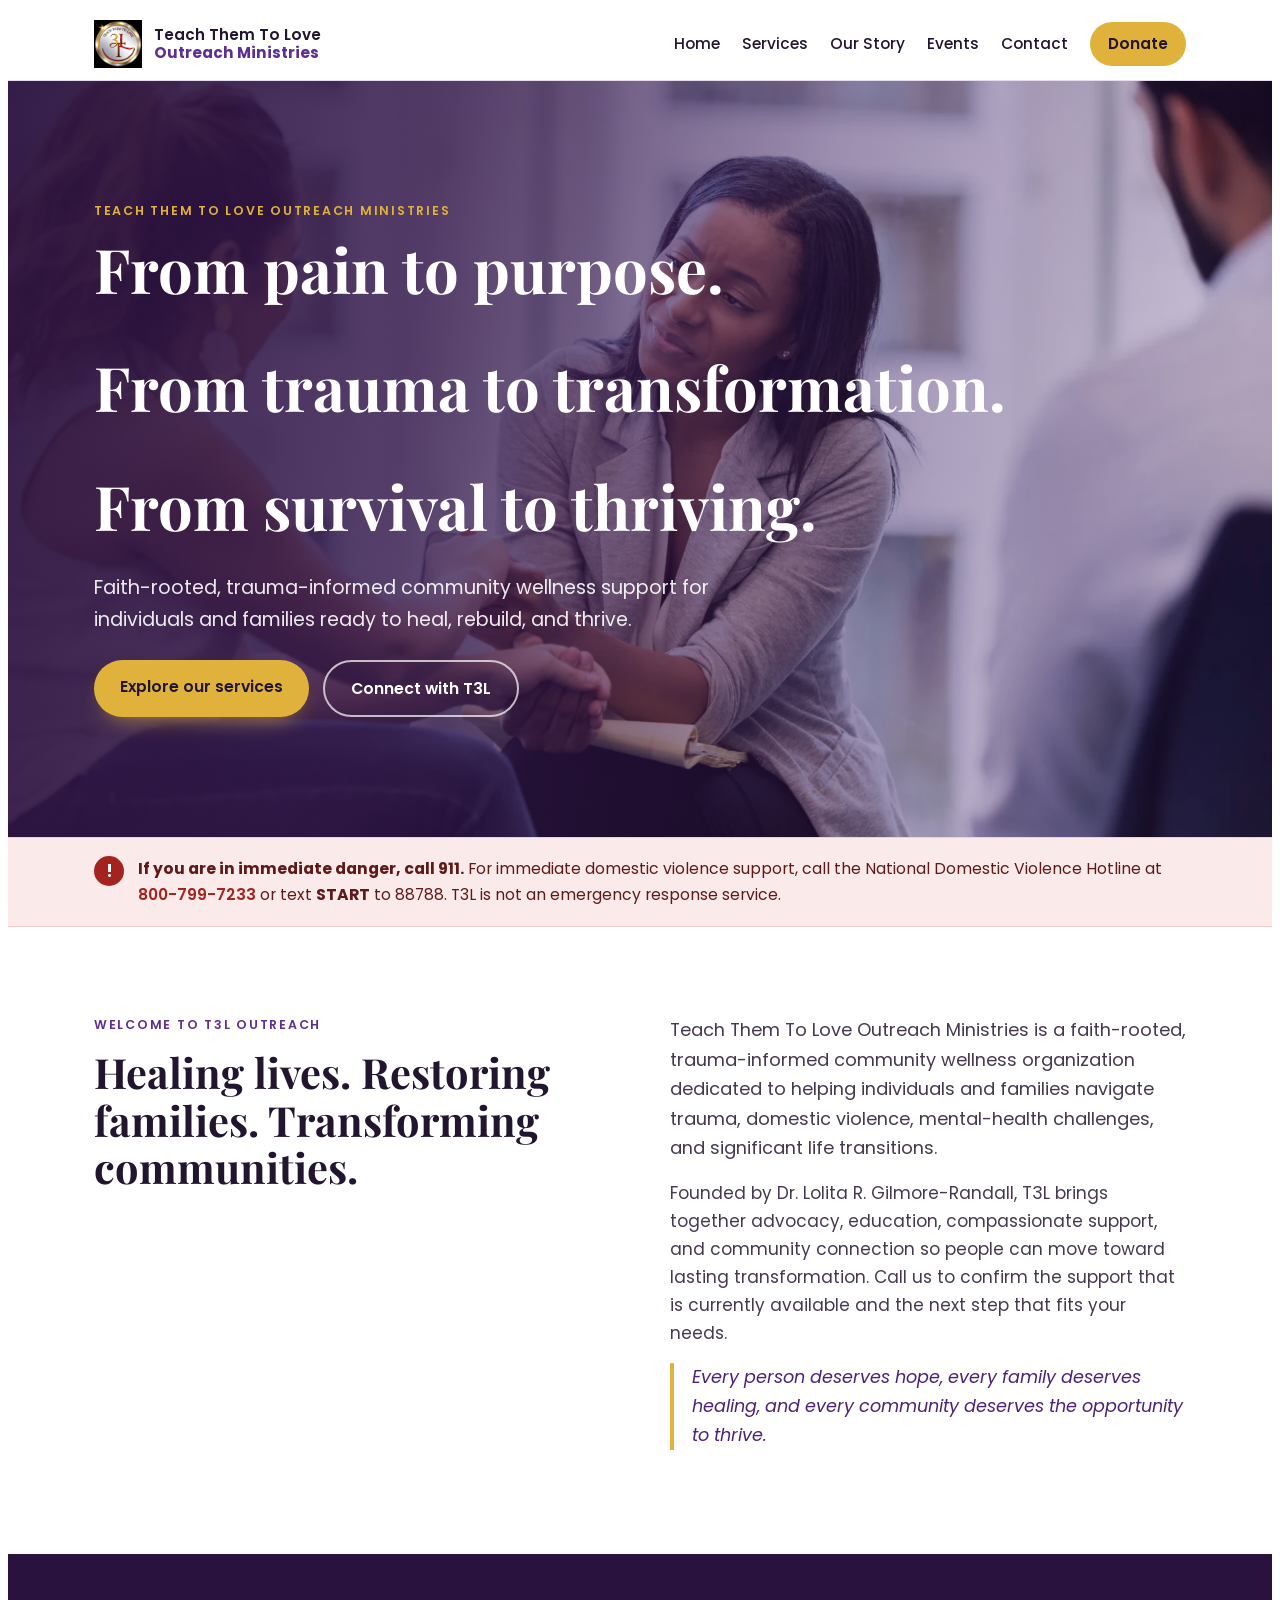
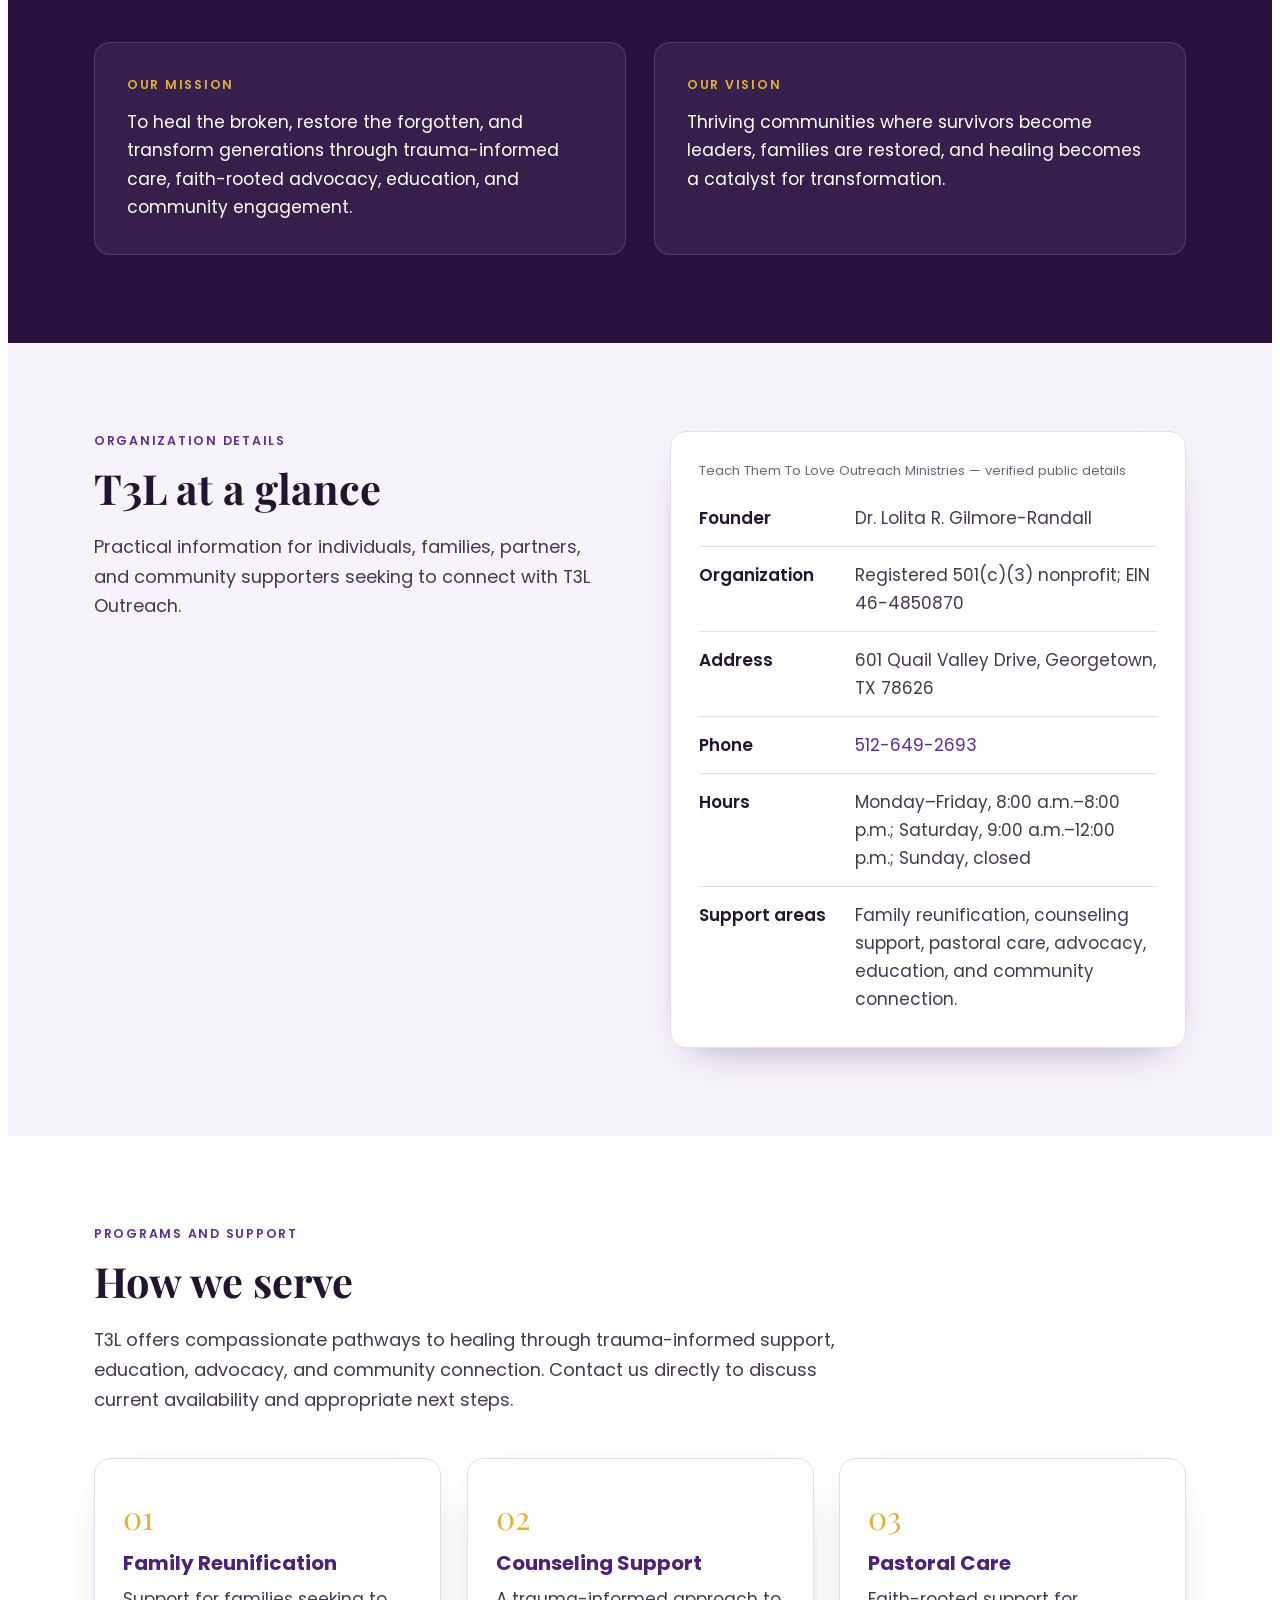
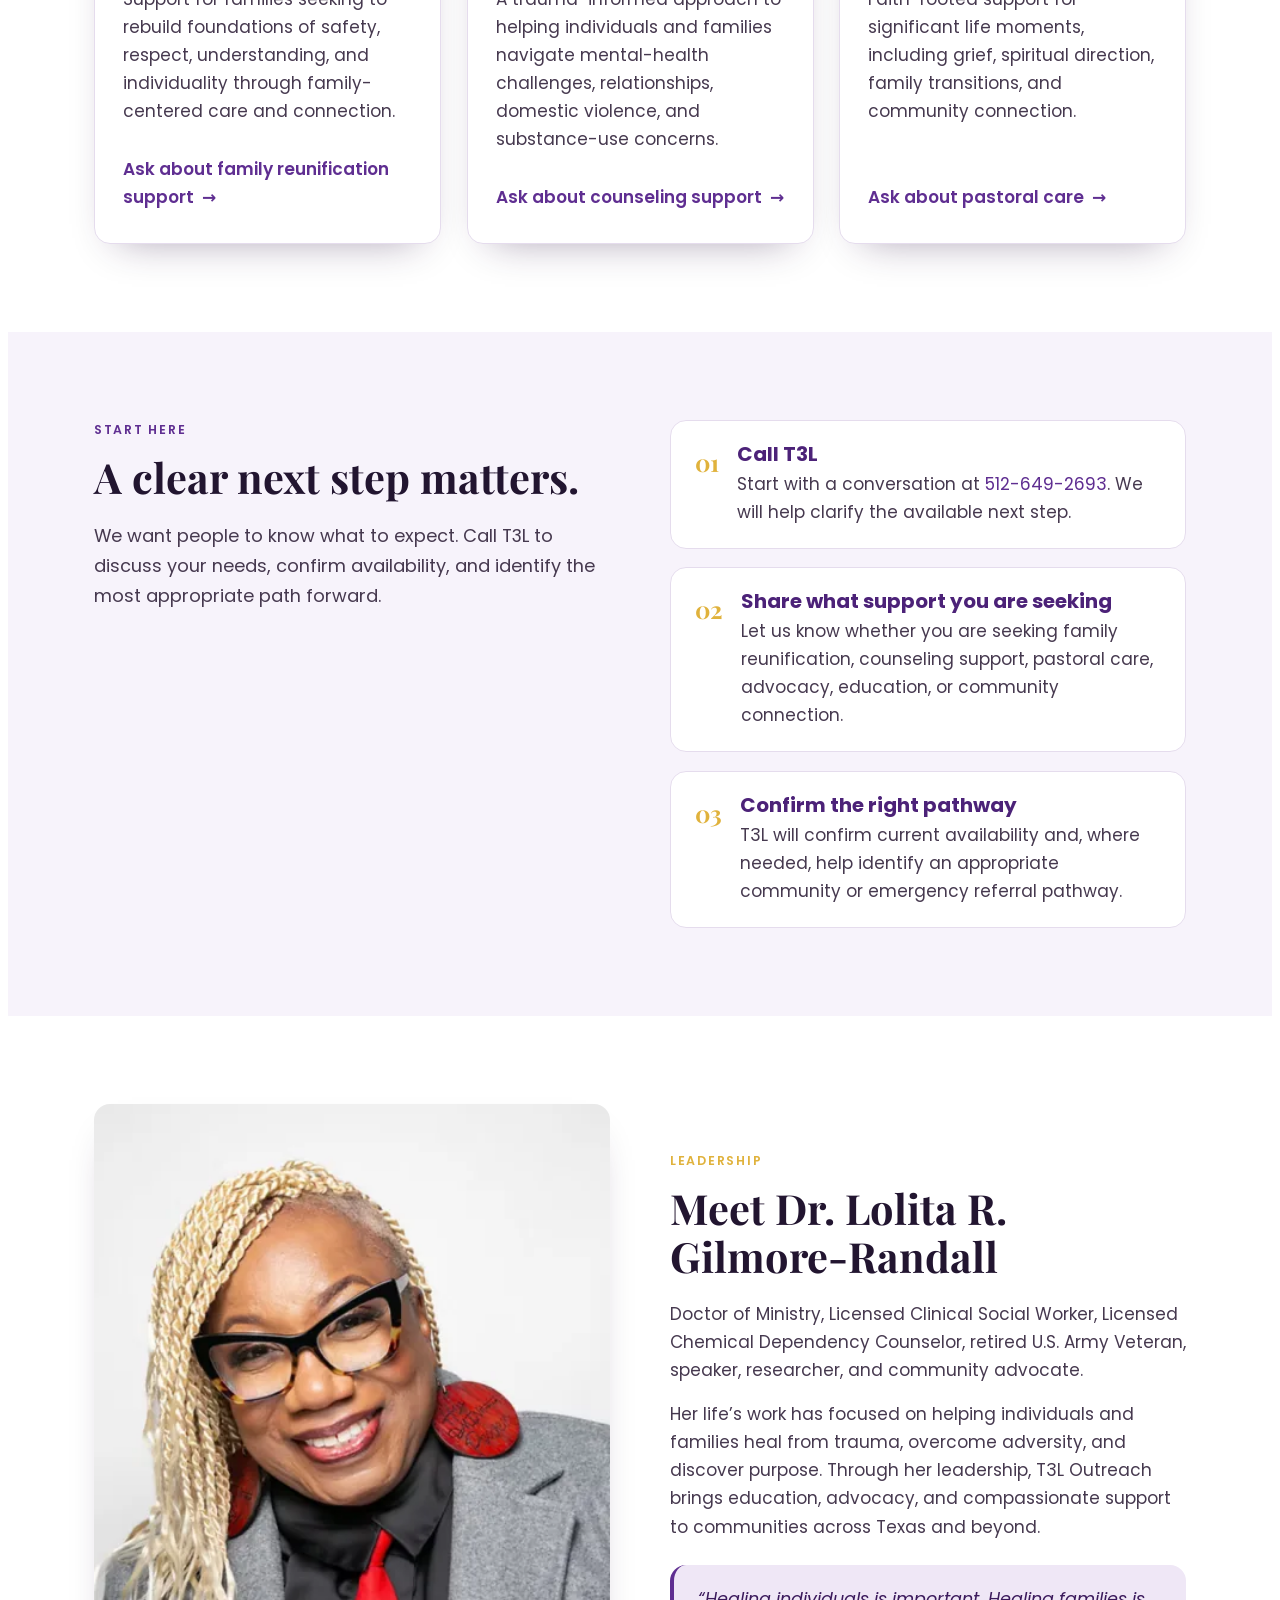
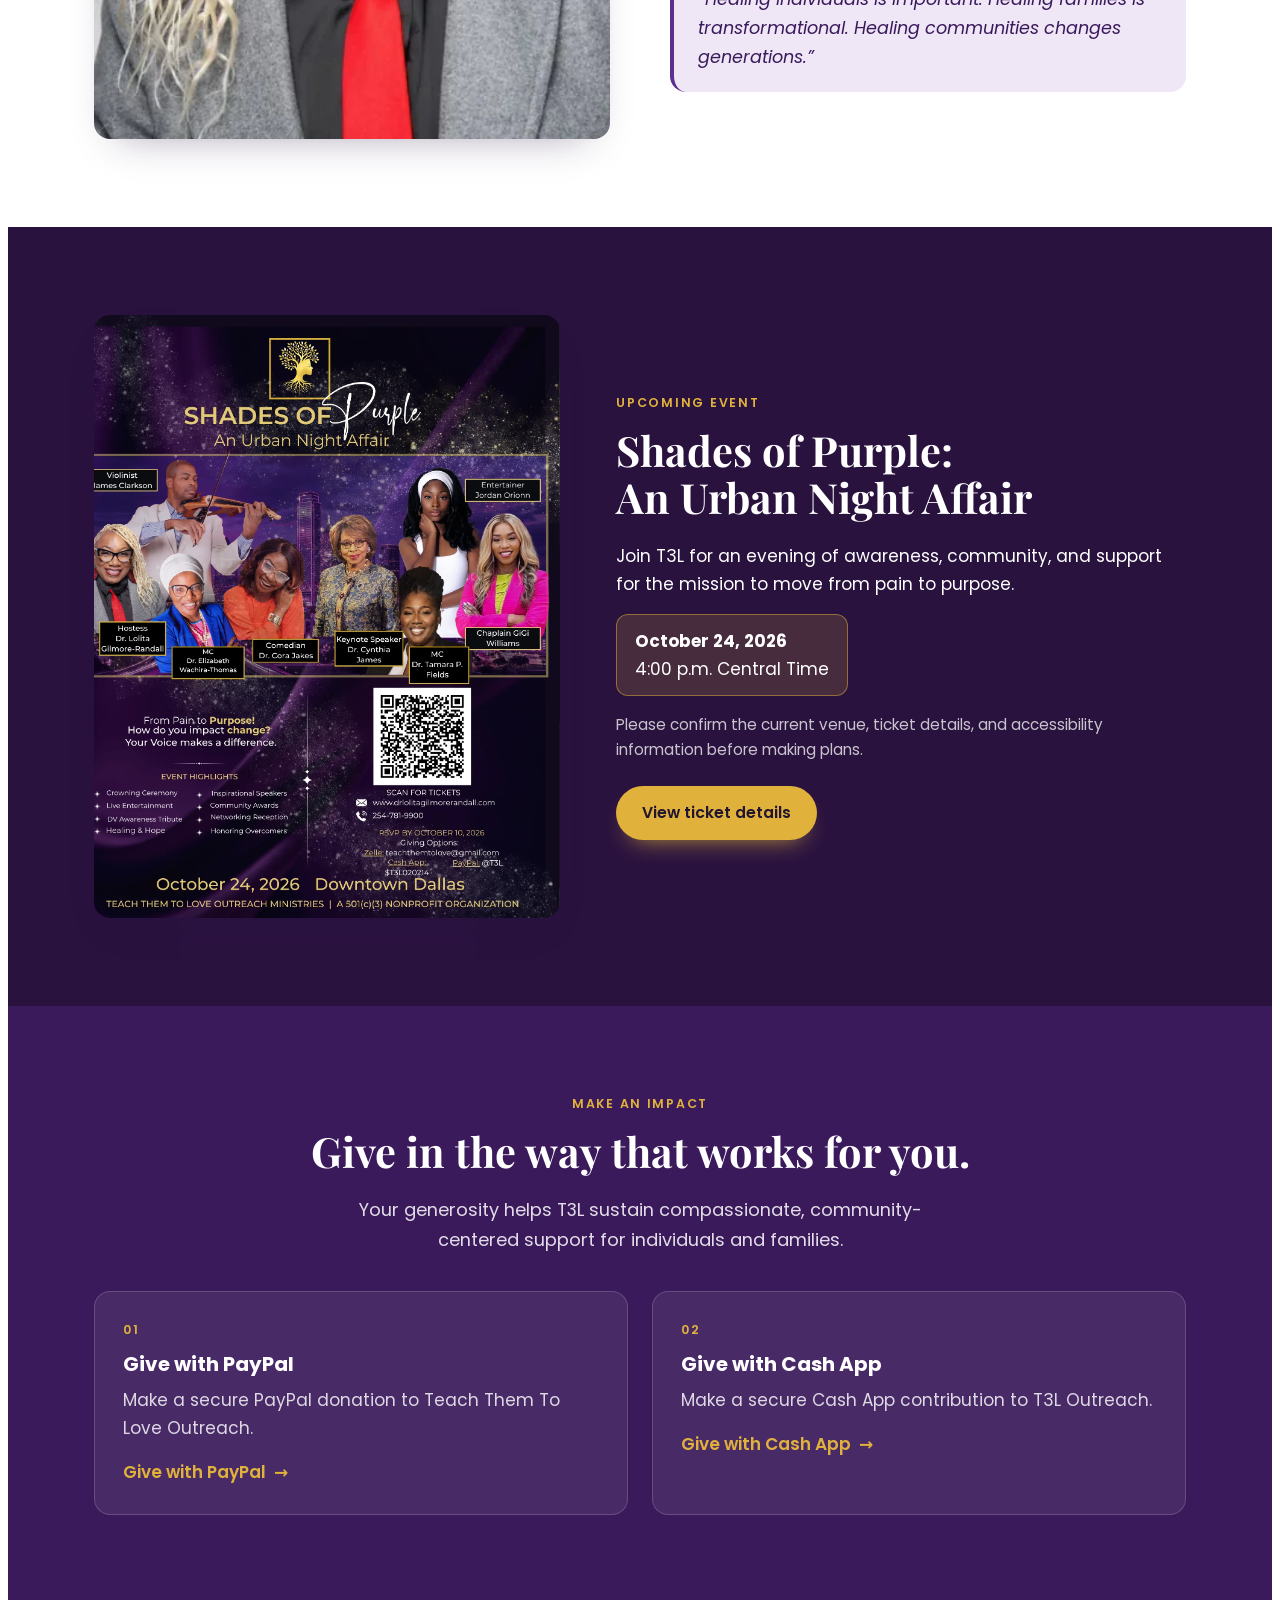
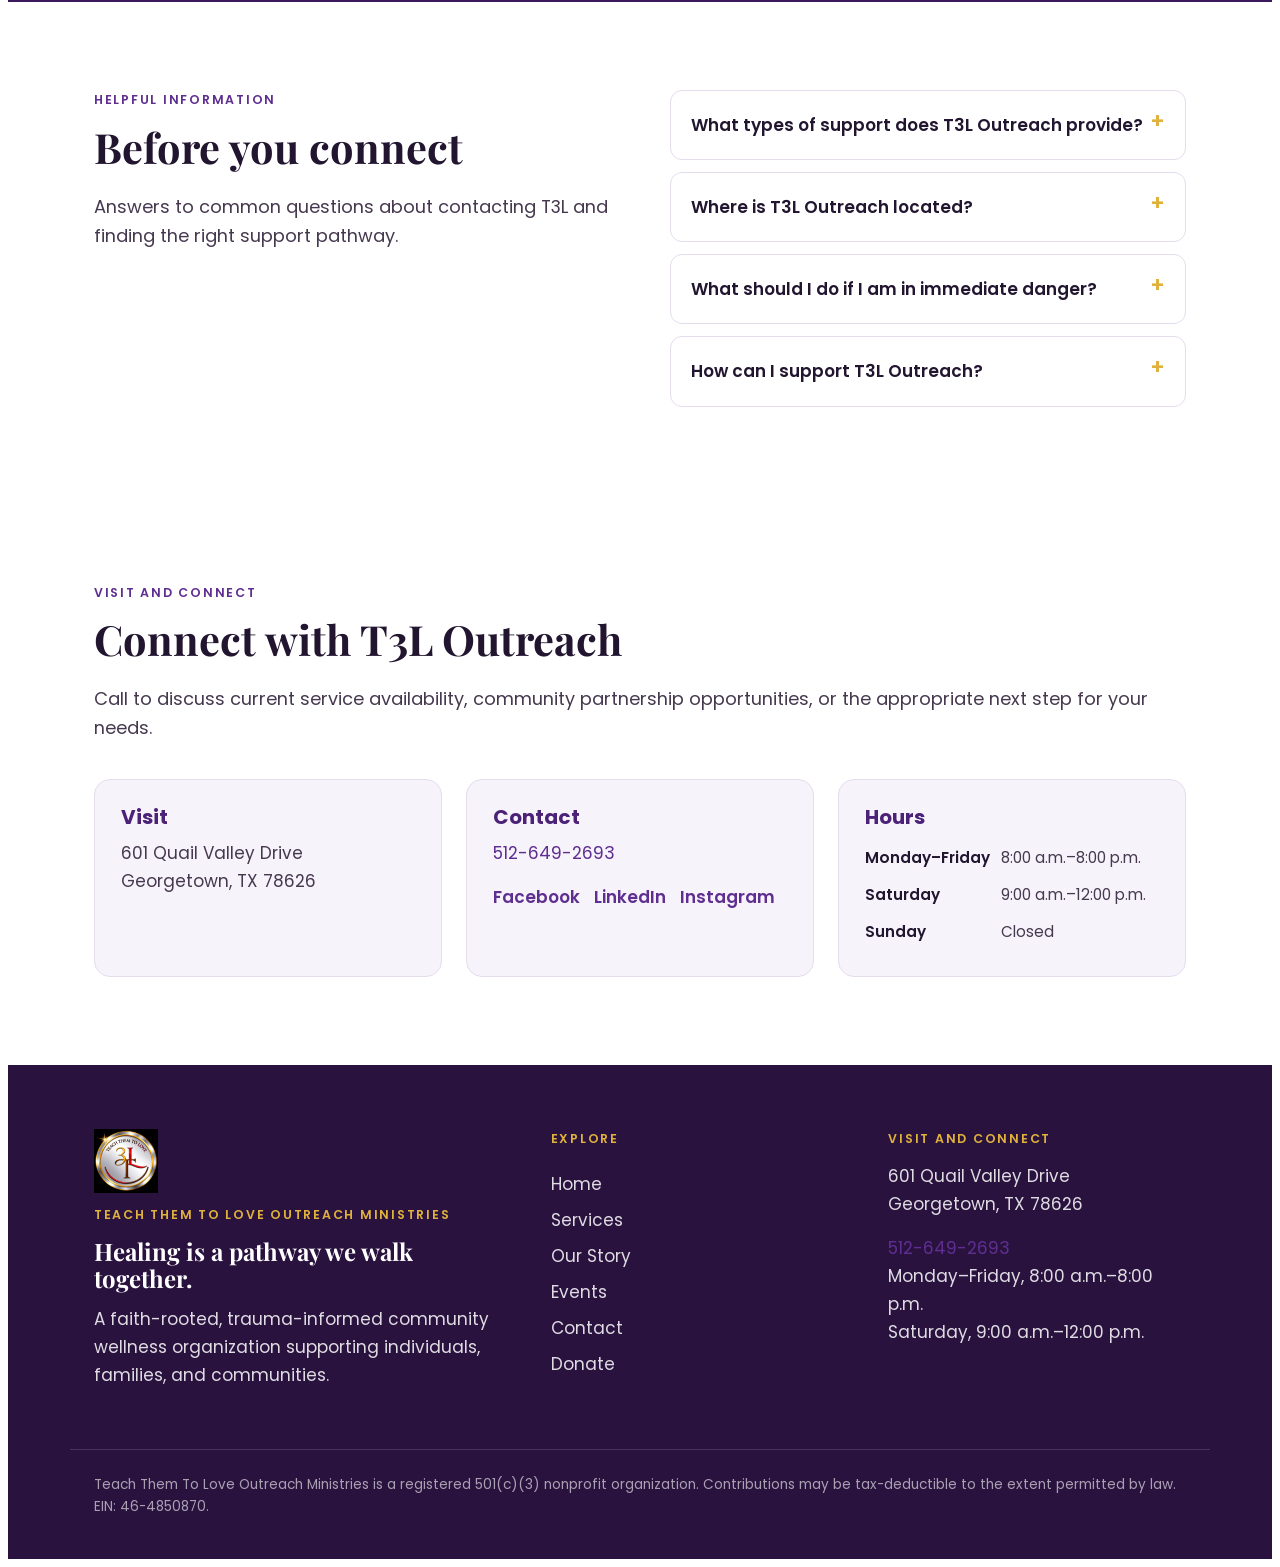
==== commit 885baa79: "Point canonical/SEO URLs at t3loutreach.org The site is going live on t3loutreach.org, so update the" ====
--- a/index.html
+++ b/index.html
@@ -6,7 +6,7 @@
   <title>Teach Them To Love Outreach Ministries — Healing lives. Restoring families. Transforming communities.</title>
   <meta name="description" content="Teach Them To Love Outreach Ministries (T3L) is a faith-rooted, trauma-informed community wellness organization in Georgetown, TX, supporting individuals and families through family reunification, counseling support, pastoral care, advocacy, and education.">
   <meta name="theme-color" content="#2a123f">
-  <link rel="canonical" href="https://teachthemtolove.com/">
+  <link rel="canonical" href="https://t3loutreach.org/">
 
   <!-- Favicon / app icons -->
   <link rel="icon" href="assets/img/t3l-logo.png" type="image/png">
@@ -17,9 +17,10 @@
 
   <!-- Open Graph / social -->
   <meta property="og:type" content="website">
+  <meta property="og:url" content="https://t3loutreach.org/">
   <meta property="og:title" content="Teach Them To Love Outreach Ministries">
   <meta property="og:description" content="Faith-rooted, trauma-informed community wellness support for individuals and families ready to heal, rebuild, and thrive.">
-  <meta property="og:image" content="https://teachthemtolove.com/assets/img/t3l-logo.png">
+  <meta property="og:image" content="https://t3loutreach.org/assets/img/t3l-logo.png">
   <meta name="twitter:card" content="summary">
 
   <!-- Fonts -->
@@ -36,7 +37,7 @@
     "@type": "NGO",
     "name": "Teach Them To Love Outreach Ministries",
     "alternateName": "T3L Outreach",
-    "url": "https://teachthemtolove.com/",
+    "url": "https://t3loutreach.org/",
     "telephone": "+1-512-649-2693",
     "email": "teachthemtolove@gmail.com",
     "taxID": "46-4850870",
--- a/assets/t3l.css
+++ b/assets/t3l.css
@@ -147,12 +147,13 @@
 #t3l-ghl .nav a { color: var(--t3l-ink); font-weight: 500; font-size: 0.96rem; }
 #t3l-ghl .nav a:hover { color: var(--t3l-purple-600); text-decoration: none; }
 #t3l-ghl .nav .nav-give {
-  background: var(--t3l-purple-700);
-  color: #fff;
+  background: var(--t3l-gold);
+  color: var(--t3l-ink);
+  font-weight: 600;
   padding: 9px 18px;
   border-radius: 999px;
 }
-#t3l-ghl .nav .nav-give:hover { background: var(--t3l-purple-800); }
+#t3l-ghl .nav .nav-give:hover { background: var(--t3l-gold-dark); color: var(--t3l-ink); }
 
 #t3l-ghl .menu-toggle {
   display: none;
@@ -168,10 +169,29 @@
 /* --- Hero ------------------------------------------------------------- */
 #t3l-ghl .hero {
   background:
-    linear-gradient(150deg, rgba(42, 18, 63, 0.92), rgba(76, 34, 120, 0.82)),
-    radial-gradient(circle at 80% 20%, rgba(224, 178, 60, 0.28), transparent 55%);
+    linear-gradient(100deg,
+      rgba(42, 18, 63, 0.95) 0%,
+      rgba(50, 22, 74, 0.82) 32%,
+      rgba(59, 26, 92, 0.48) 60%,
+      rgba(76, 34, 120, 0.20) 100%),
+    url('img/hero-counseling.webp');
+  background-size: cover;
+  background-position: center right;
+  background-repeat: no-repeat;
   color: #fff;
   padding: clamp(64px, 10vw, 120px) 0;
+}
+
+/* Narrow screens: darken the wash so the headline stays legible over the photo */
+@media (max-width: 720px) {
+  #t3l-ghl .hero {
+    background:
+      linear-gradient(180deg, rgba(42, 18, 63, 0.9), rgba(59, 26, 92, 0.86)),
+      url('img/hero-counseling.webp');
+    background-size: cover;
+    background-position: center right;
+    background-repeat: no-repeat;
+  }
 }
 #t3l-ghl .hero .eyebrow { color: var(--t3l-gold); }
 #t3l-ghl .hero h1 { color: #fff; }
@@ -477,7 +497,72 @@
 #t3l-ghl section[id],
 #t3l-ghl #t3l-main-content { scroll-margin-top: 88px; }
 
+/* --- Card movement --------------------------------------------------- */
+/* Hover lift on the repeating cards. */
+#t3l-ghl .service-card,
+#t3l-ghl .mission-card,
+#t3l-ghl .give-card,
+#t3l-ghl .contact-card,
+#t3l-ghl .access-steps li,
+#t3l-ghl .fact-box {
+  transition: transform 0.3s cubic-bezier(0.2, 0.7, 0.2, 1),
+              box-shadow 0.3s ease,
+              border-color 0.3s ease;
+  will-change: transform;
+}
+#t3l-ghl .service-card:hover,
+#t3l-ghl .service-card:focus-within,
+#t3l-ghl .contact-card:hover,
+#t3l-ghl .contact-card:focus-within,
+#t3l-ghl .fact-box:hover {
+  transform: translateY(-8px);
+  box-shadow: 0 26px 50px -26px rgba(42, 18, 63, 0.55);
+  border-color: var(--t3l-purple-600);
+}
+#t3l-ghl .access-steps li:hover,
+#t3l-ghl .access-steps li:focus-within {
+  transform: translateY(-4px);
+  box-shadow: 0 20px 40px -26px rgba(42, 18, 63, 0.45);
+  border-color: var(--t3l-purple-600);
+}
+/* Cards on dark grounds: lift + brighten their translucent surface. */
+#t3l-ghl .mission-card:hover,
+#t3l-ghl .give-card:hover {
+  transform: translateY(-8px);
+  background: rgba(255, 255, 255, 0.12);
+  border-color: rgba(224, 178, 60, 0.55);
+}
+/* Nudge the arrow on card links. */
+#t3l-ghl .service-card > a span,
+#t3l-ghl .give-card a span {
+  display: inline-block;
+  transition: transform 0.25s ease;
+}
+#t3l-ghl .service-card:hover > a span,
+#t3l-ghl .give-card:hover a span { transform: translateX(5px); }
+
+/* Scroll-reveal: cards rise + fade as they enter the viewport.
+   CSS scroll-driven animation — no JS. Browsers without support simply
+   show the cards in their normal state (no hidden fallback). */
+@media (prefers-reduced-motion: no-preference) {
+  @supports (animation-timeline: view()) {
+    #t3l-ghl .service-card,
+    #t3l-ghl .mission-card,
+    #t3l-ghl .give-card,
+    #t3l-ghl .contact-card,
+    #t3l-ghl .access-steps li {
+      animation: t3l-card-rise linear both;
+      animation-timeline: view();
+      animation-range: entry 0% entry 42%;
+    }
+  }
+}
+@keyframes t3l-card-rise {
+  from { opacity: 0; transform: translateY(34px); }
+  to   { opacity: 1; transform: translateY(0); }
+}
+
 @media (prefers-reduced-motion: reduce) {
-  #t3l-ghl * { transition: none !important; }
+  #t3l-ghl * { transition: none !important; animation: none !important; }
   html { scroll-behavior: auto !important; }
 }
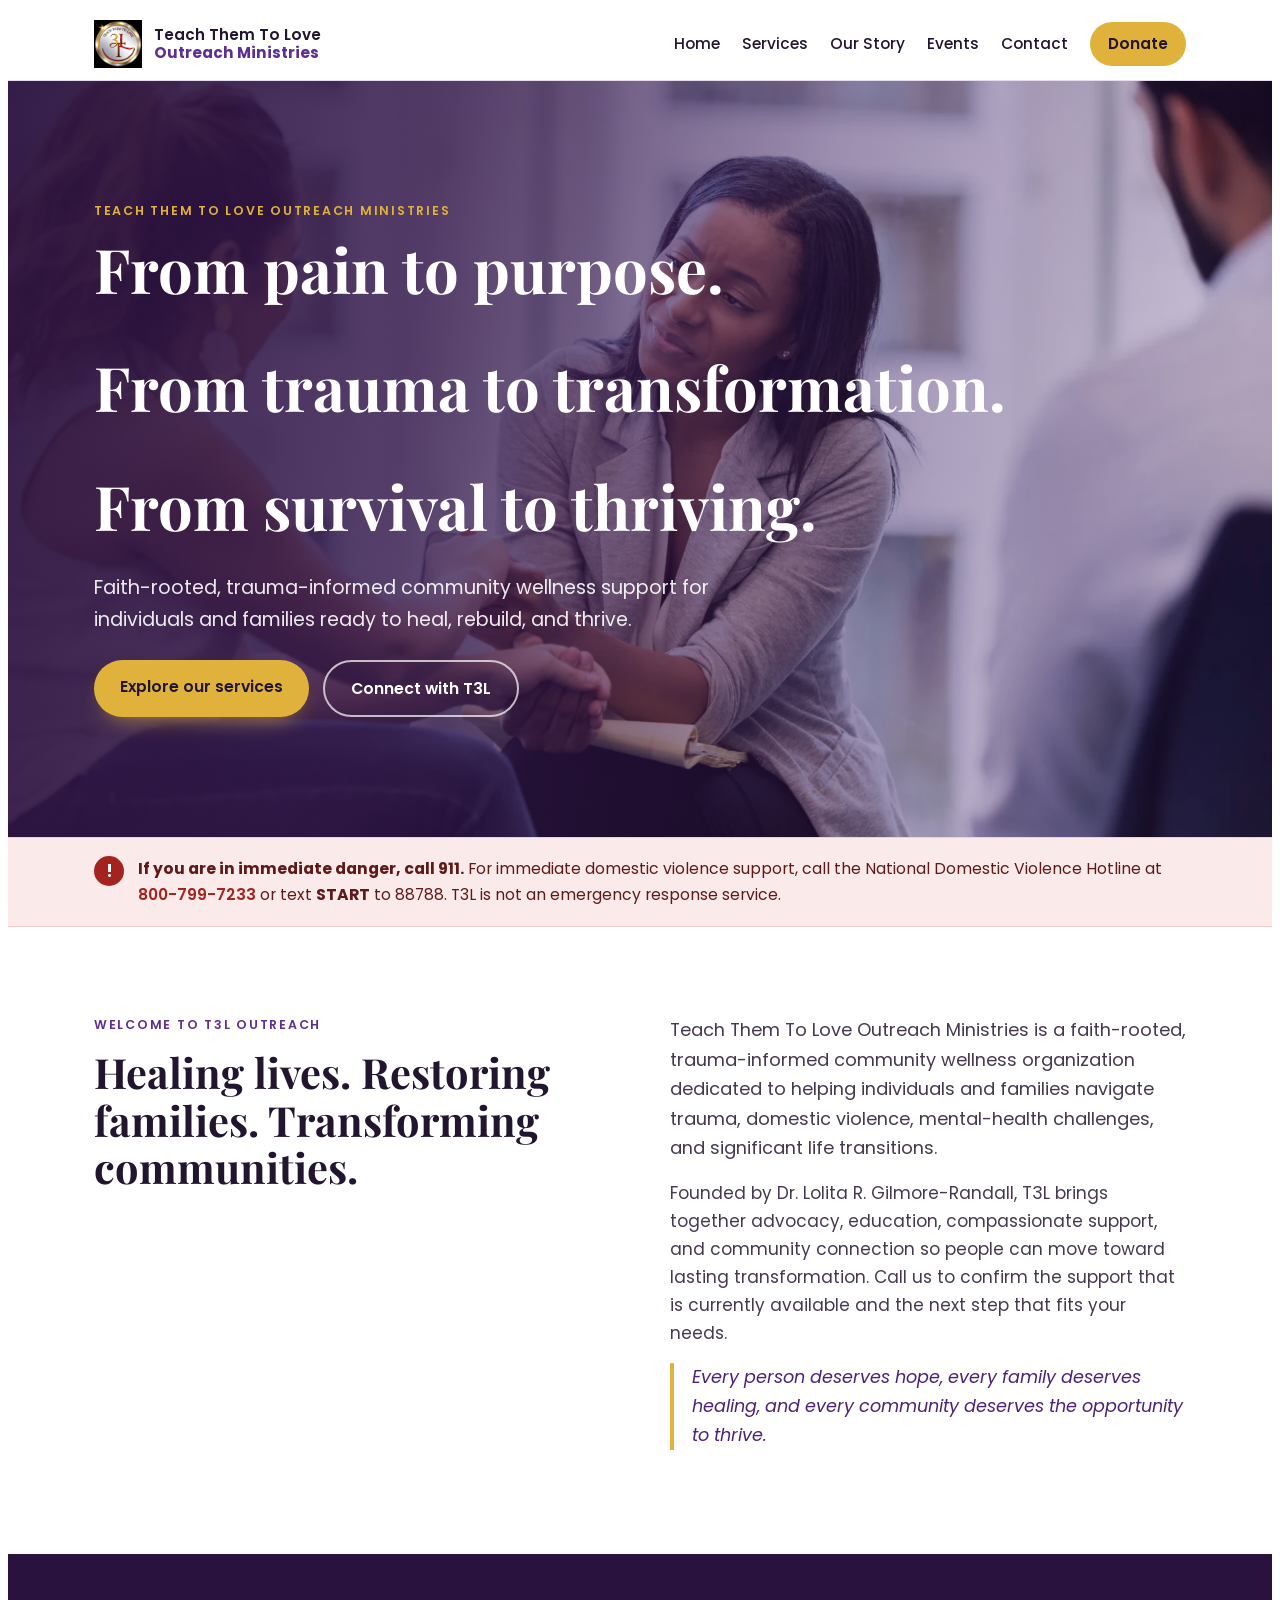
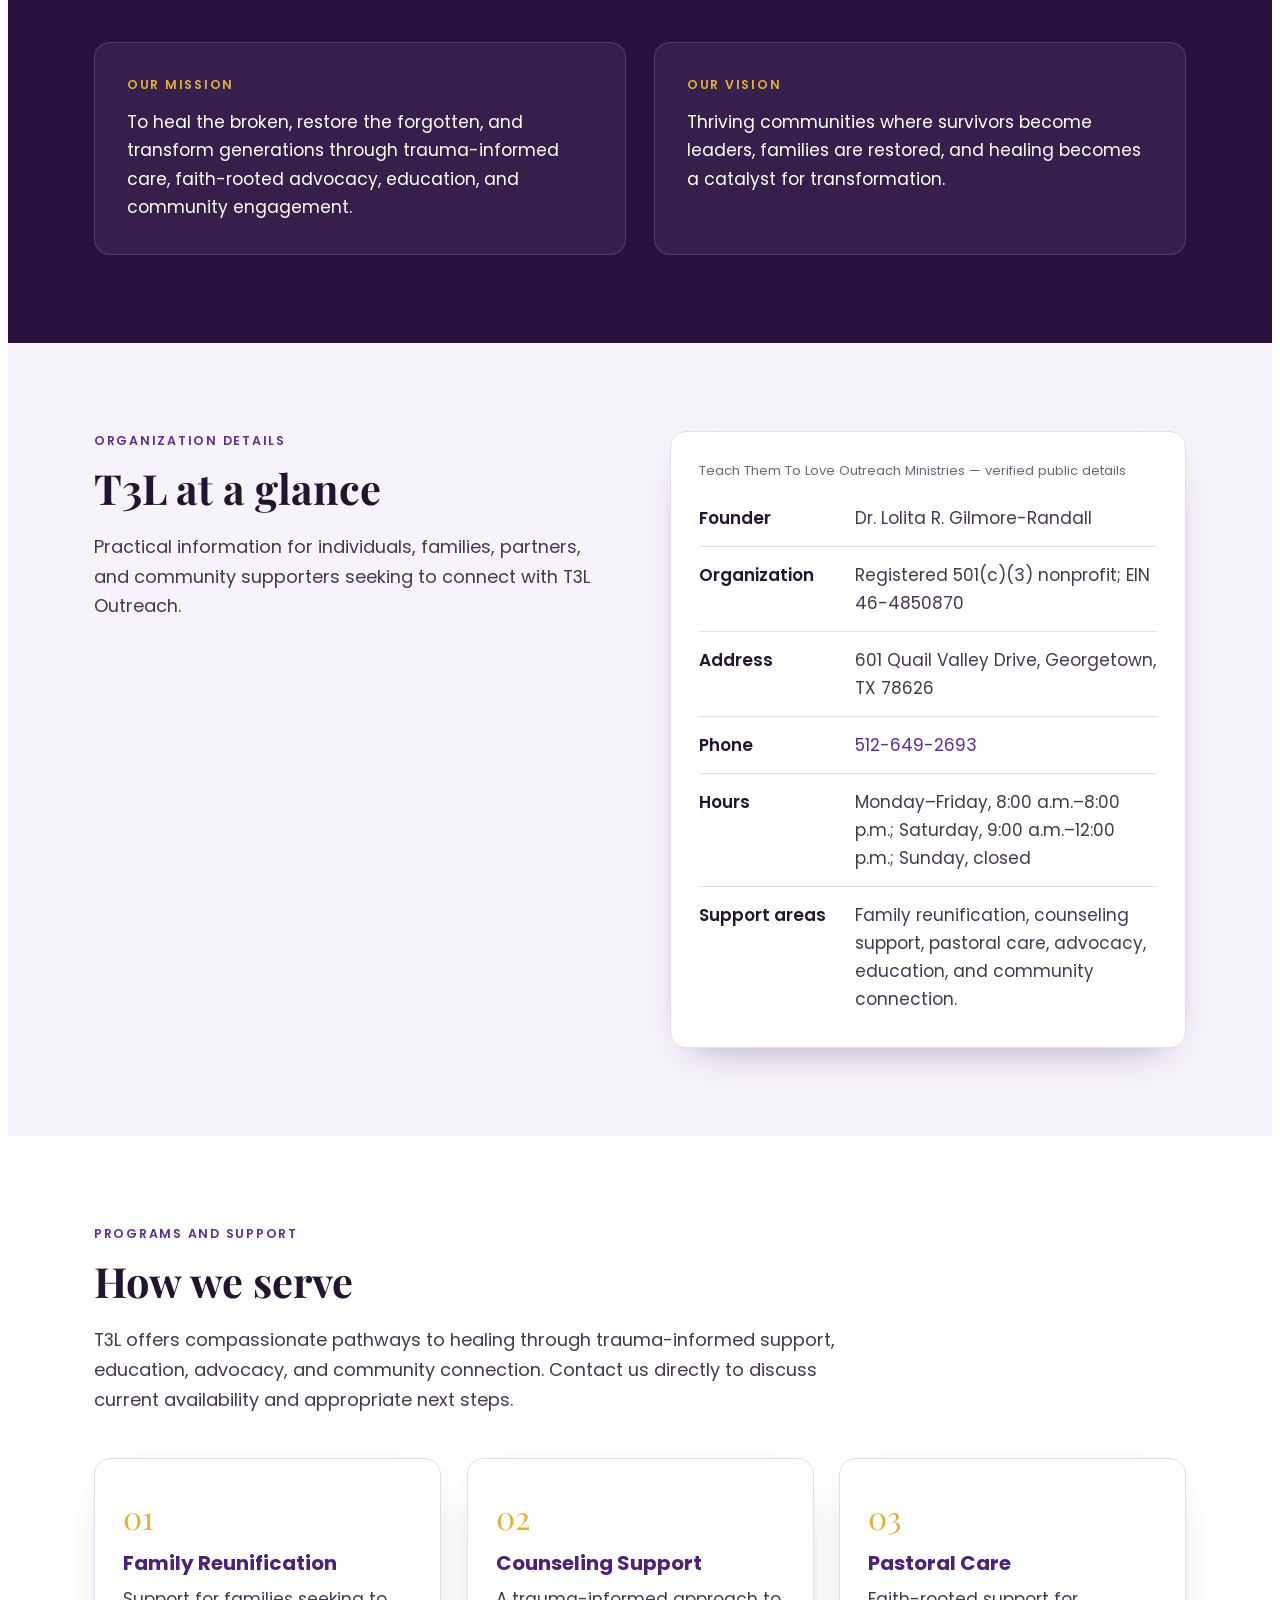
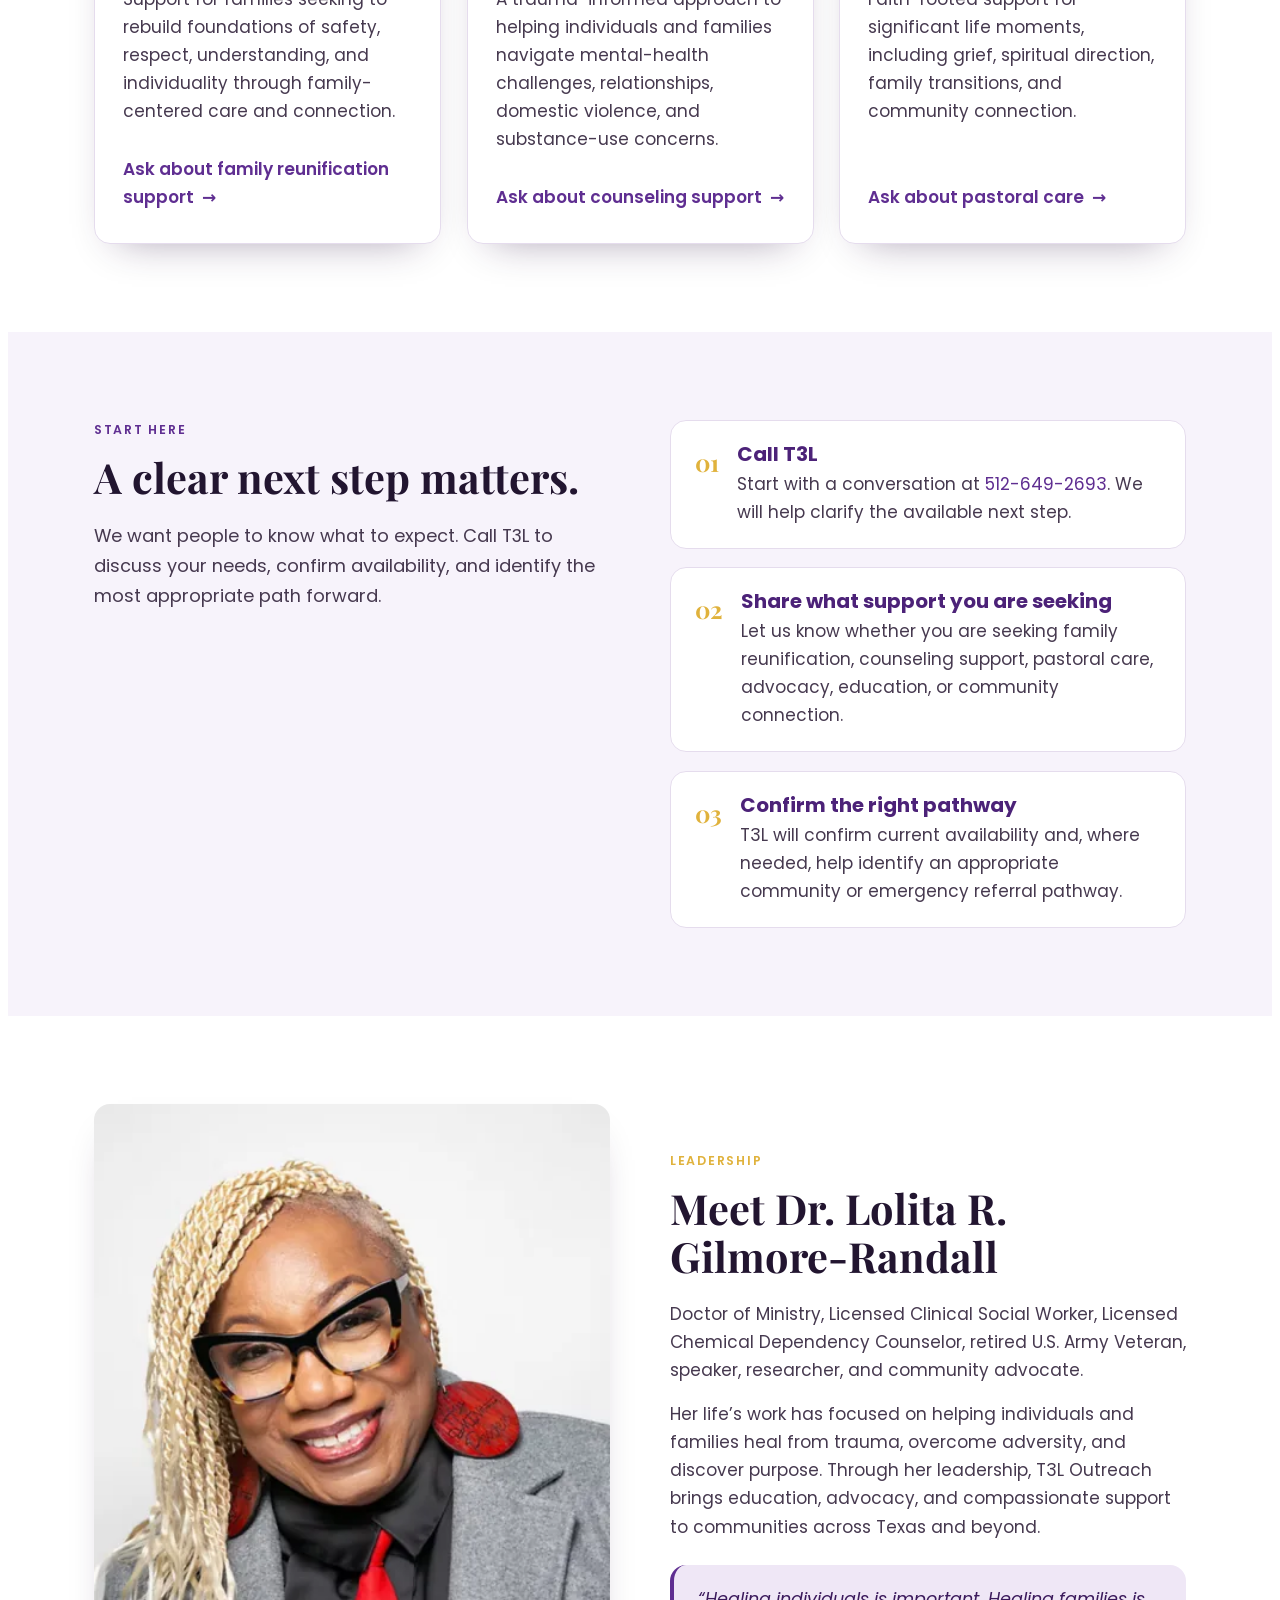
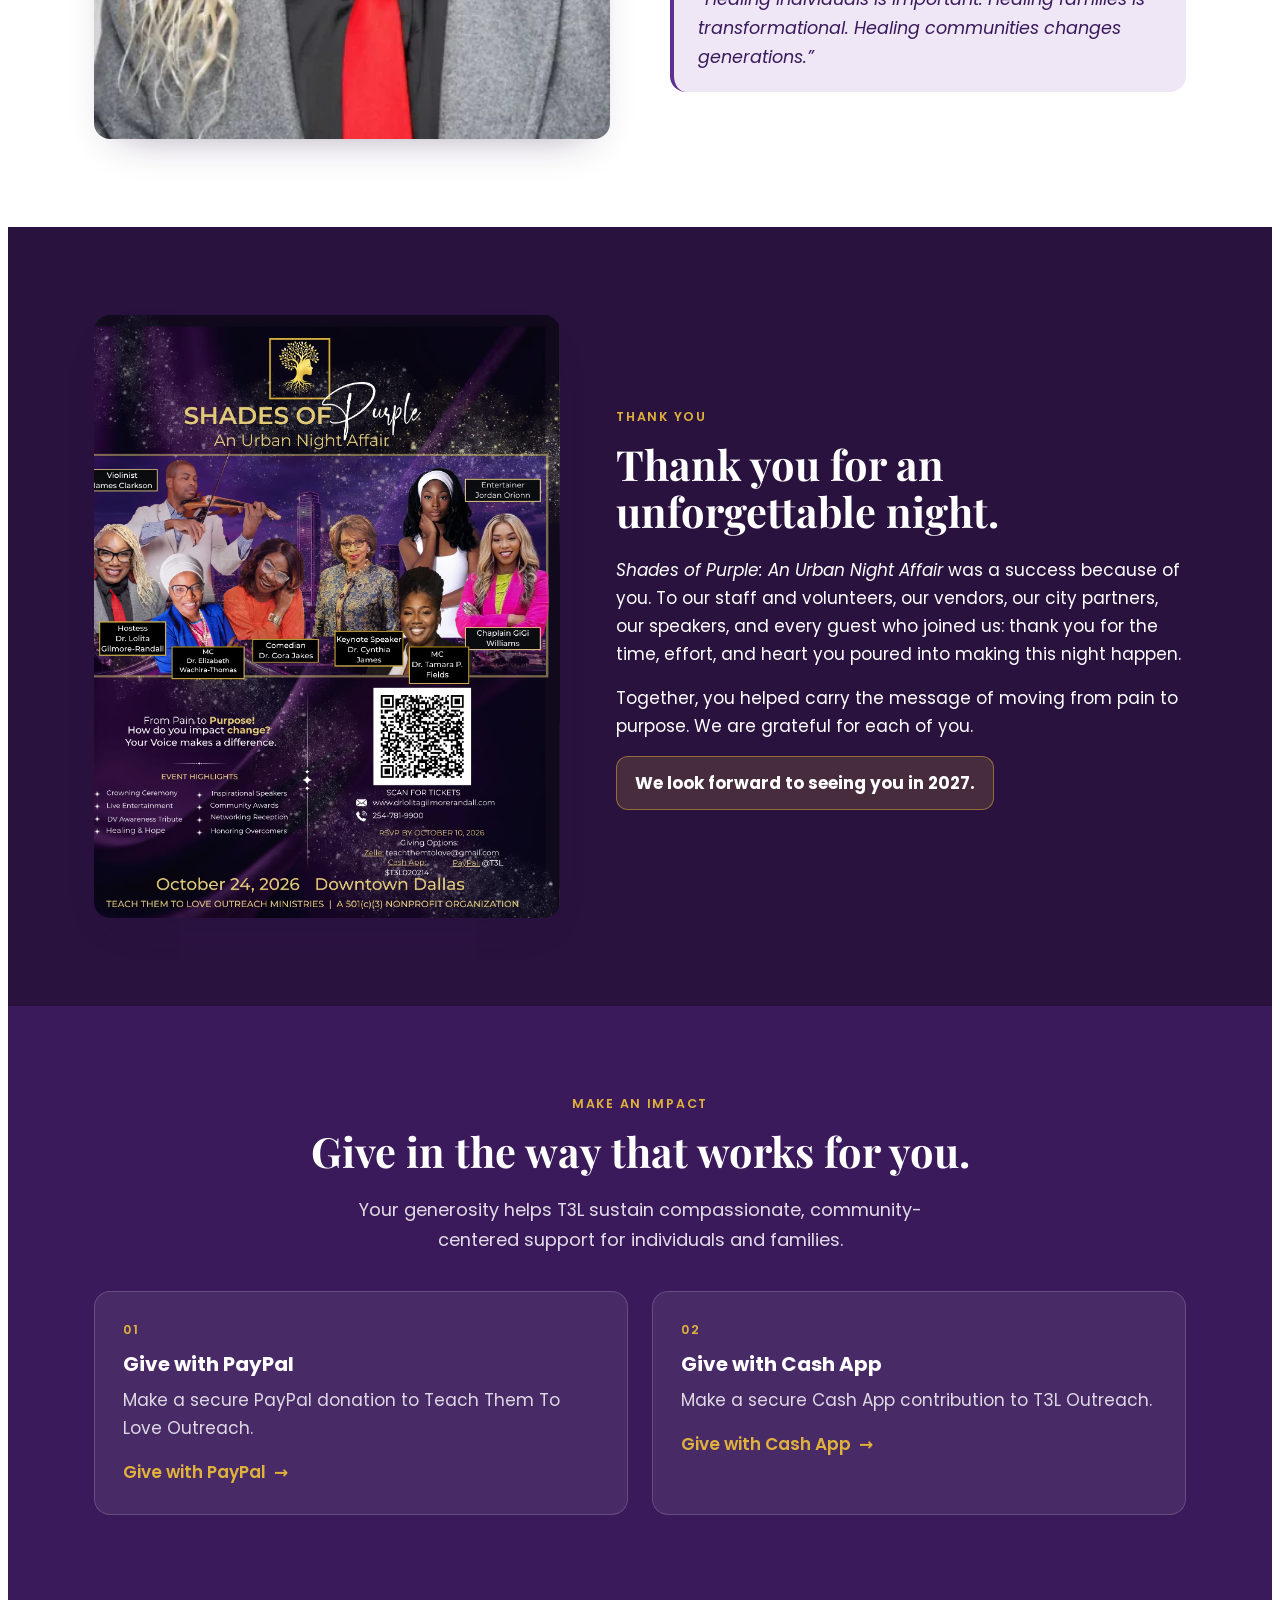
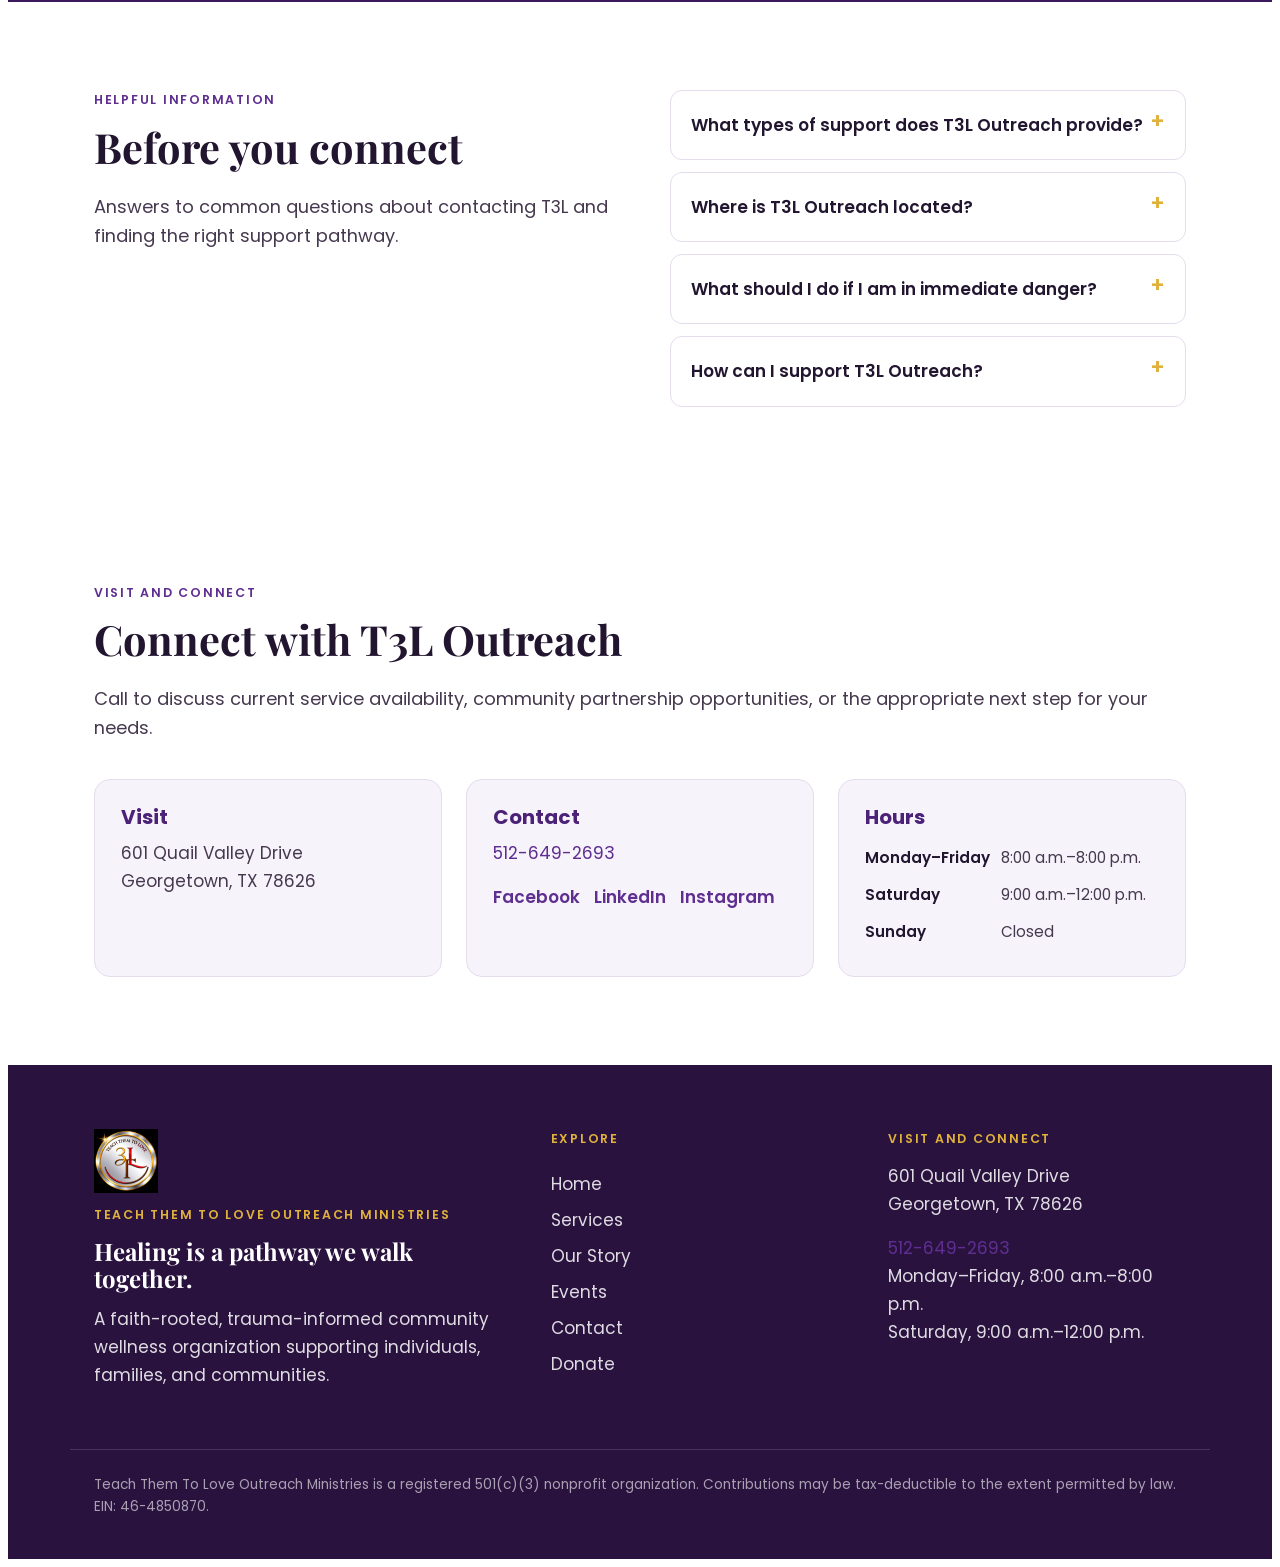
==== commit d05c40e1: "Replace past Shades of Purple event promo with post-event thank-you The October 24, 2026 event has p" ====
--- a/index.html
+++ b/index.html
@@ -218,12 +218,11 @@
           <img src="assets/img/event-shades-of-purple.webp" alt="Shades of Purple: An Urban Night Affair event artwork">
         </div>
         <div class="event-copy">
-          <p class="eyebrow">Upcoming event</p>
-          <h2 id="event-heading">Shades of Purple:<br>An Urban Night Affair</h2>
-          <p>Join T3L for an evening of awareness, community, and support for the mission to move from pain to purpose.</p>
-          <p class="date-chip"><strong>October 24, 2026</strong><br>4:00 p.m. Central Time</p>
-          <p class="event-note">Please confirm the current venue, ticket details, and accessibility information before making plans.</p>
-          <div class="button-row"><a class="button gold" href="https://www.zeffy.com/en-US/ticketing/the-shades-of-purple-dv-awareness-ball-from-pain-to-power-an-urban-night-affair" target="_blank" rel="noopener noreferrer">View ticket details</a></div>
+          <p class="eyebrow">Thank you</p>
+          <h2 id="event-heading">Thank you for an unforgettable night.</h2>
+          <p><em>Shades of Purple: An Urban Night Affair</em> was a success because of you. To our staff and volunteers, our vendors, our city partners, our speakers, and every guest who joined us: thank you for the time, effort, and heart you poured into making this night happen.</p>
+          <p>Together, you helped carry the message of moving from pain to purpose. We are grateful for each of you.</p>
+          <p class="date-chip"><strong>We look forward to seeing you in 2027.</strong></p>
         </div>
       </div>
     </section>
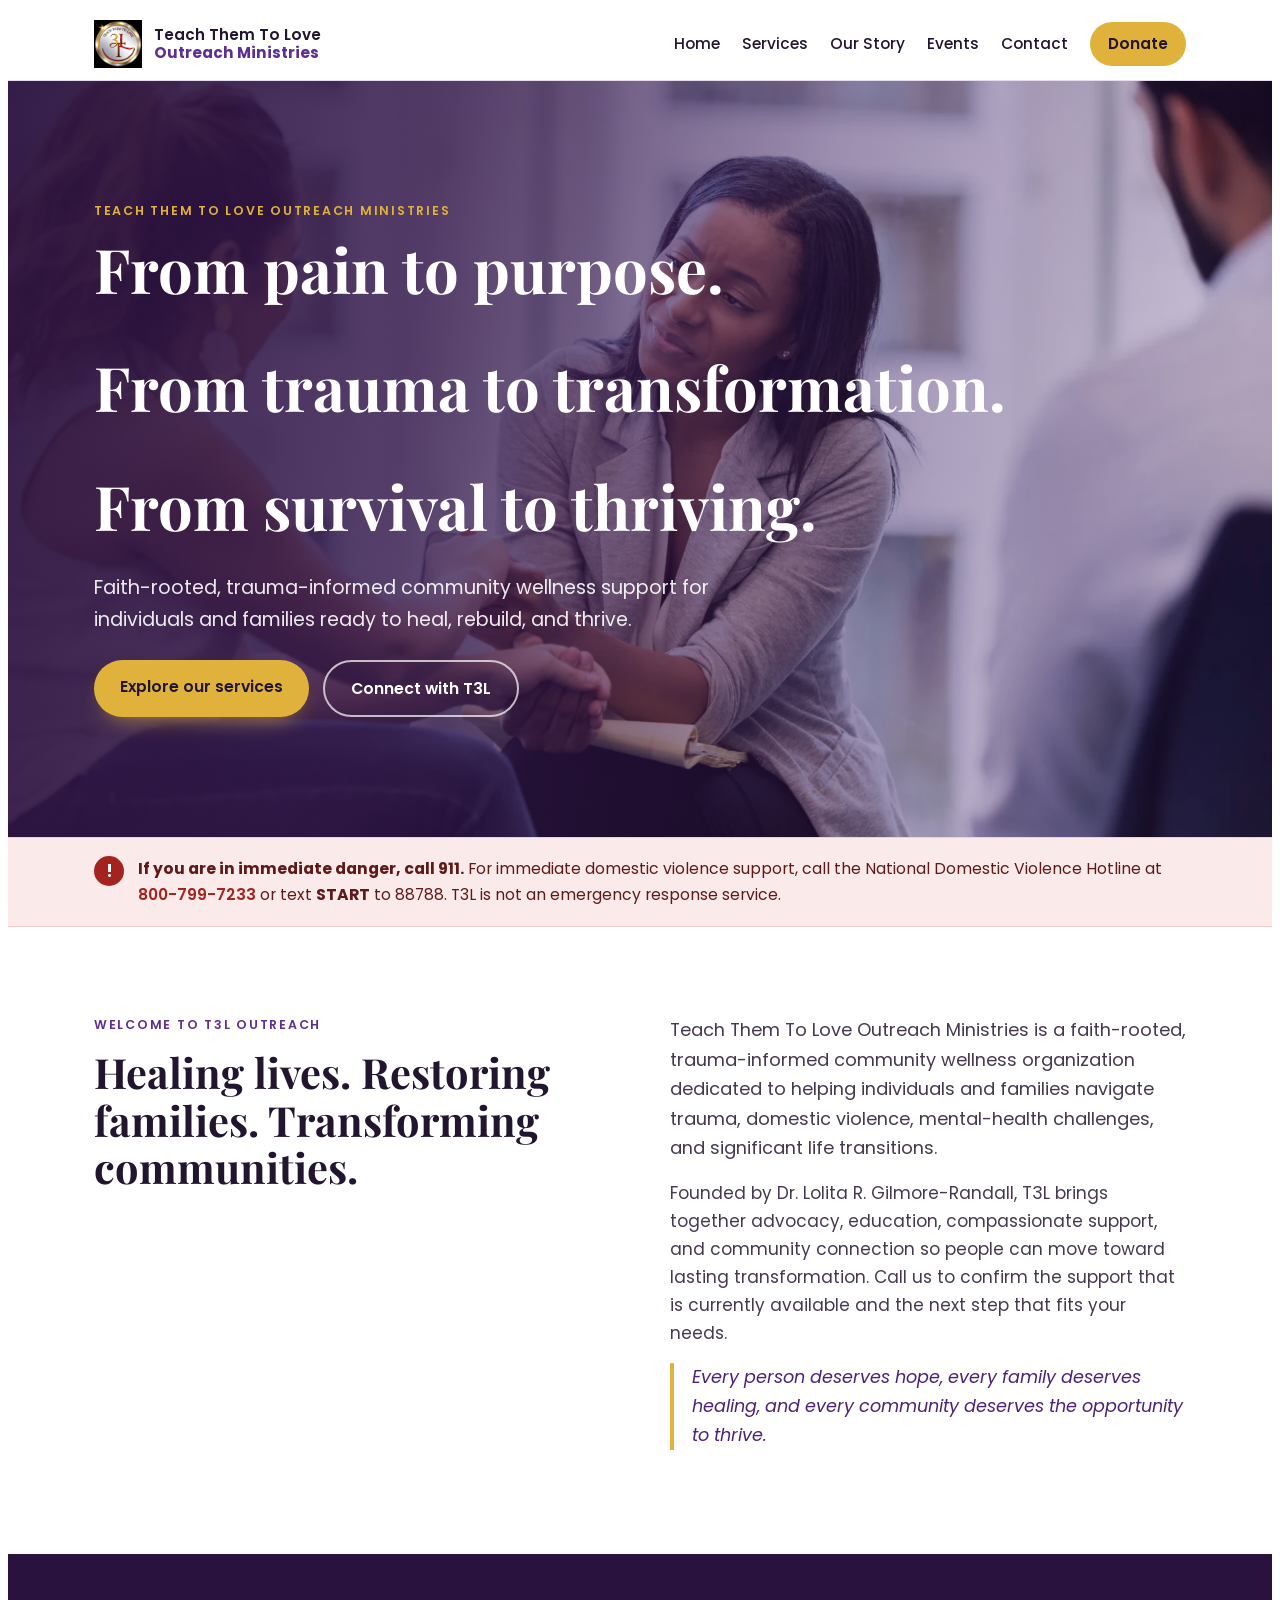
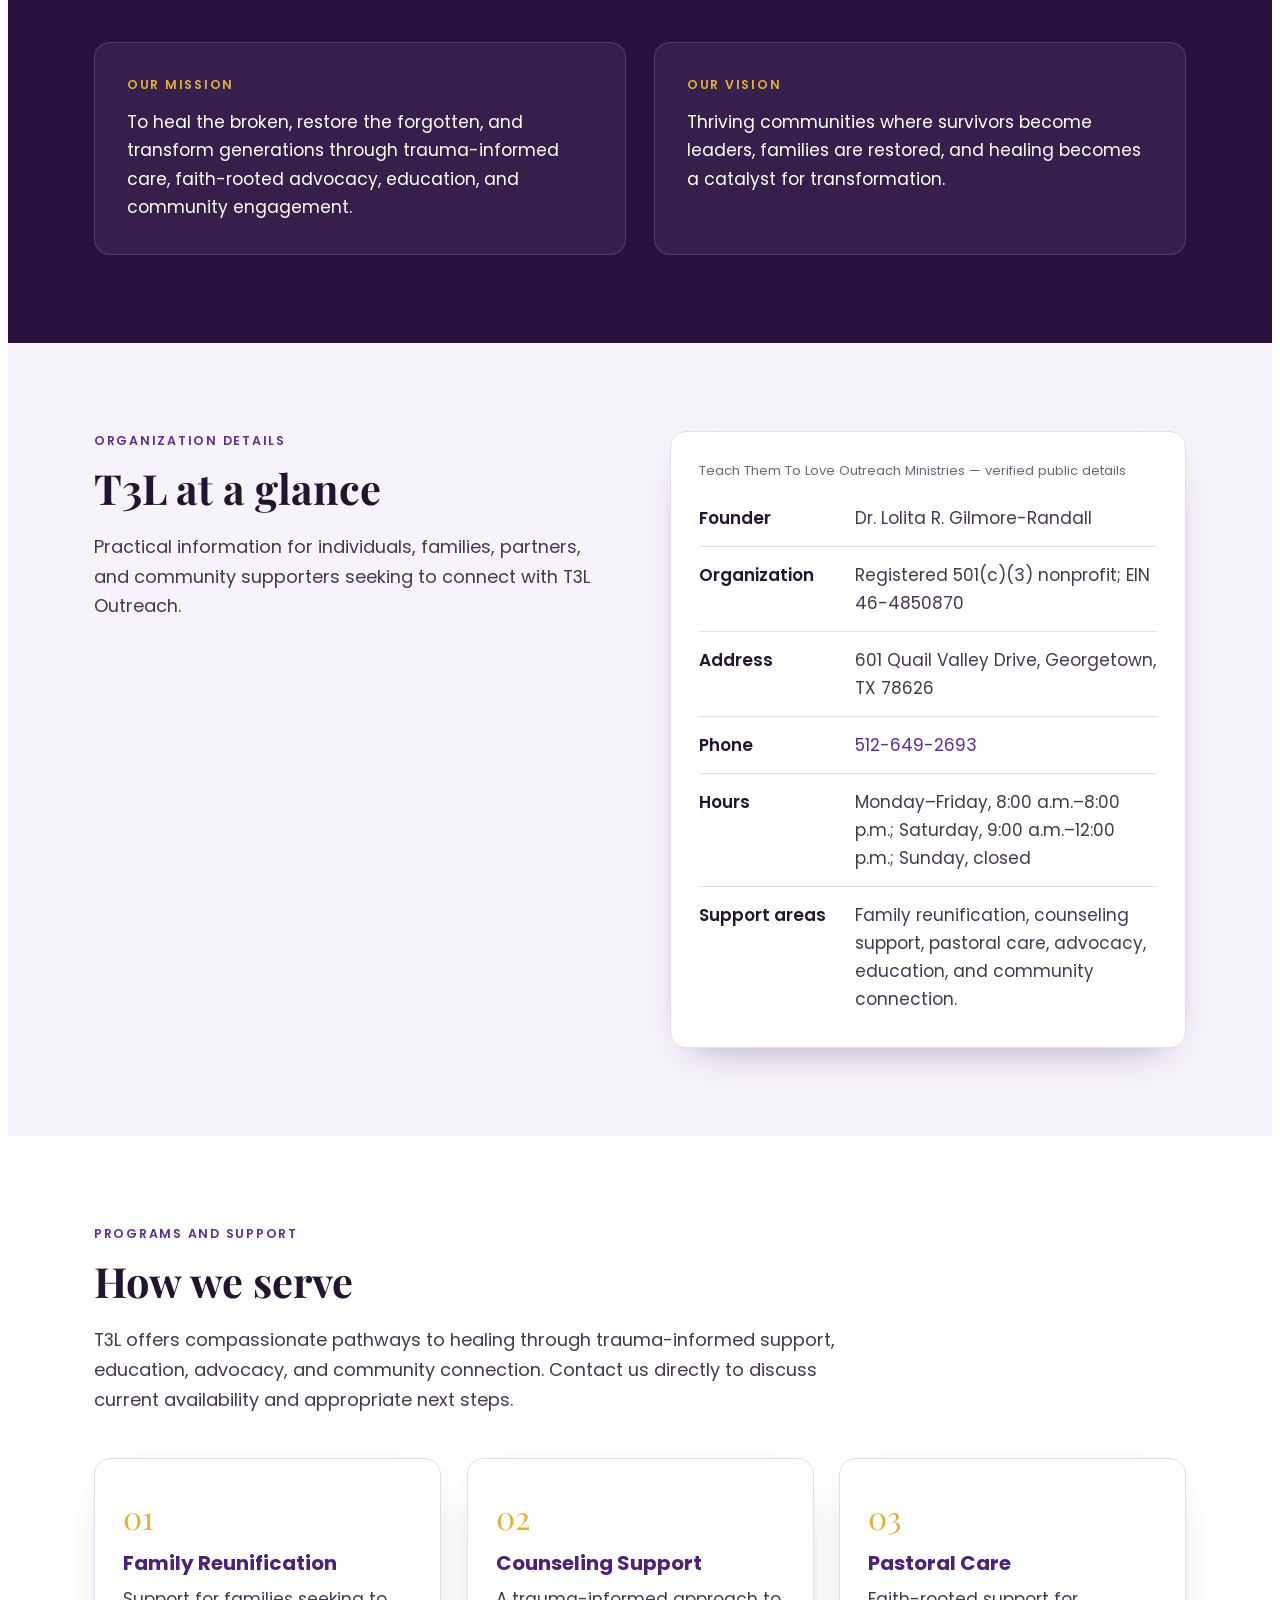
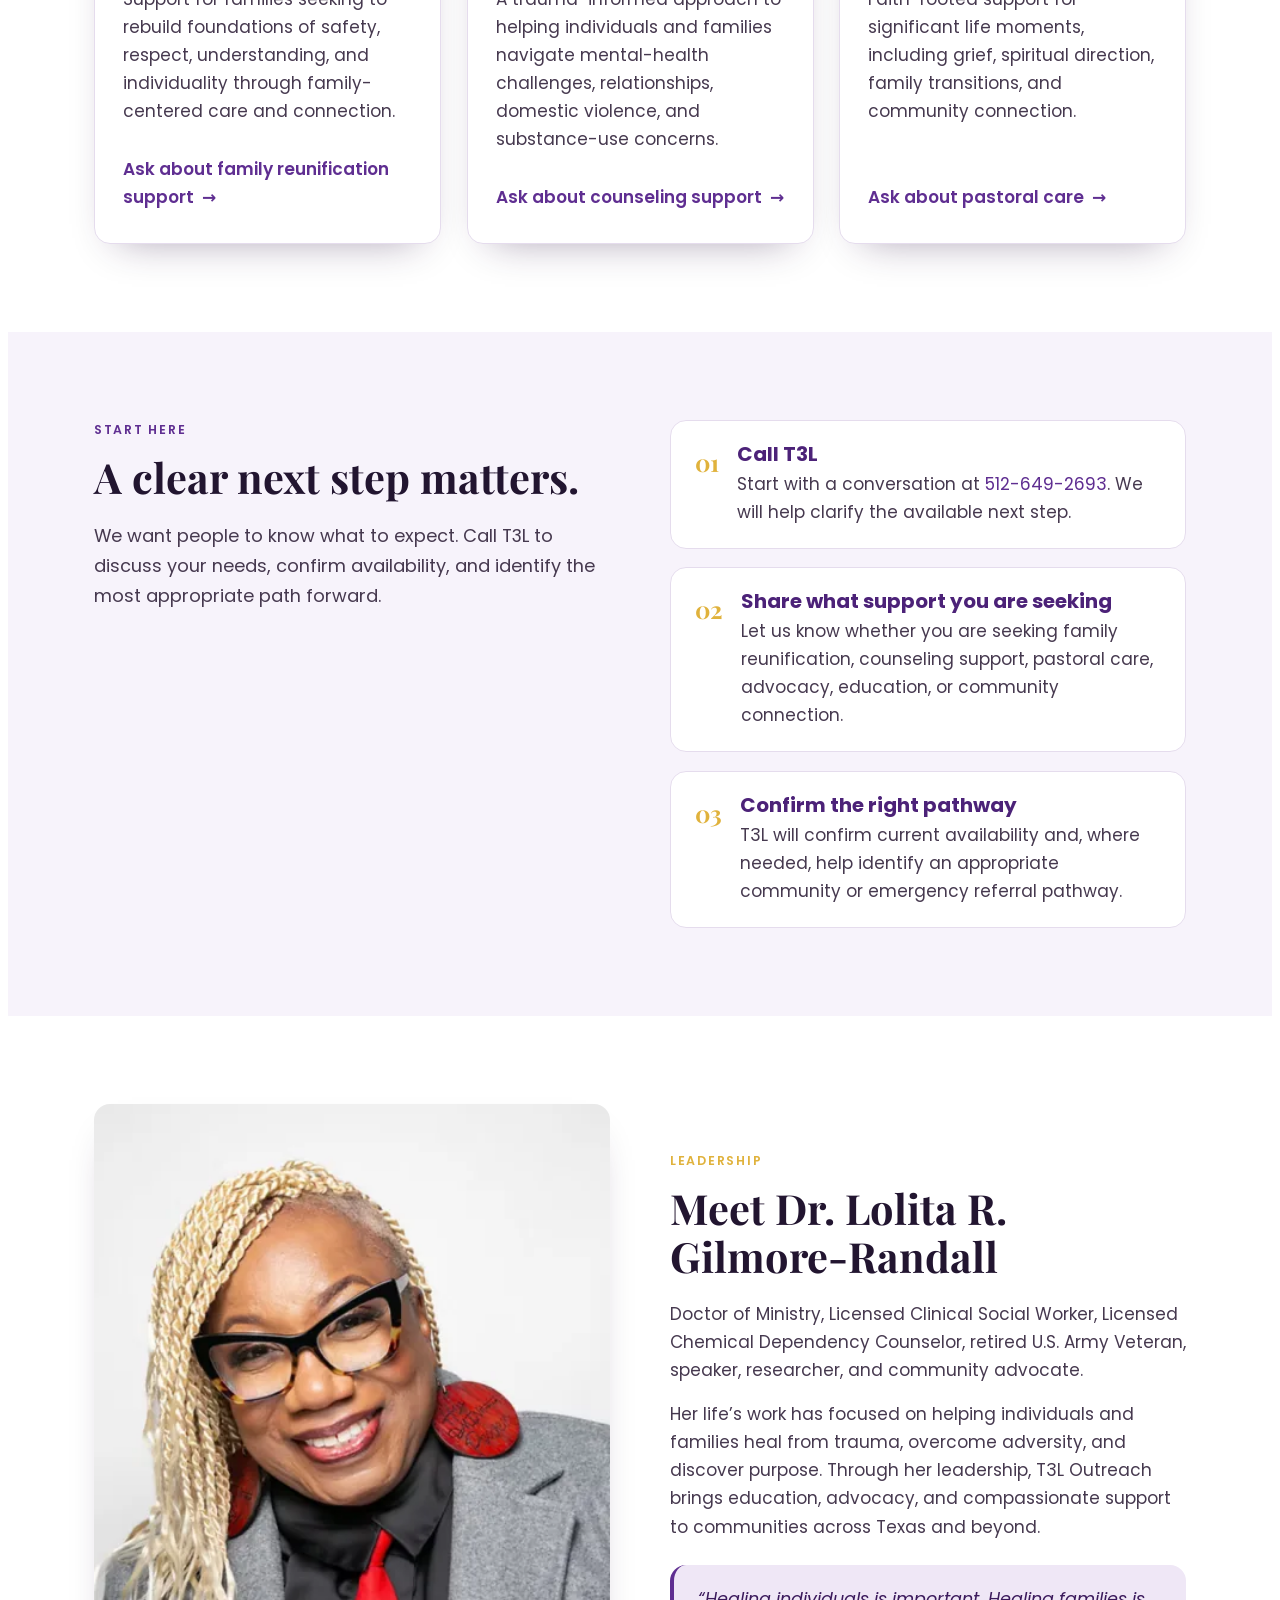
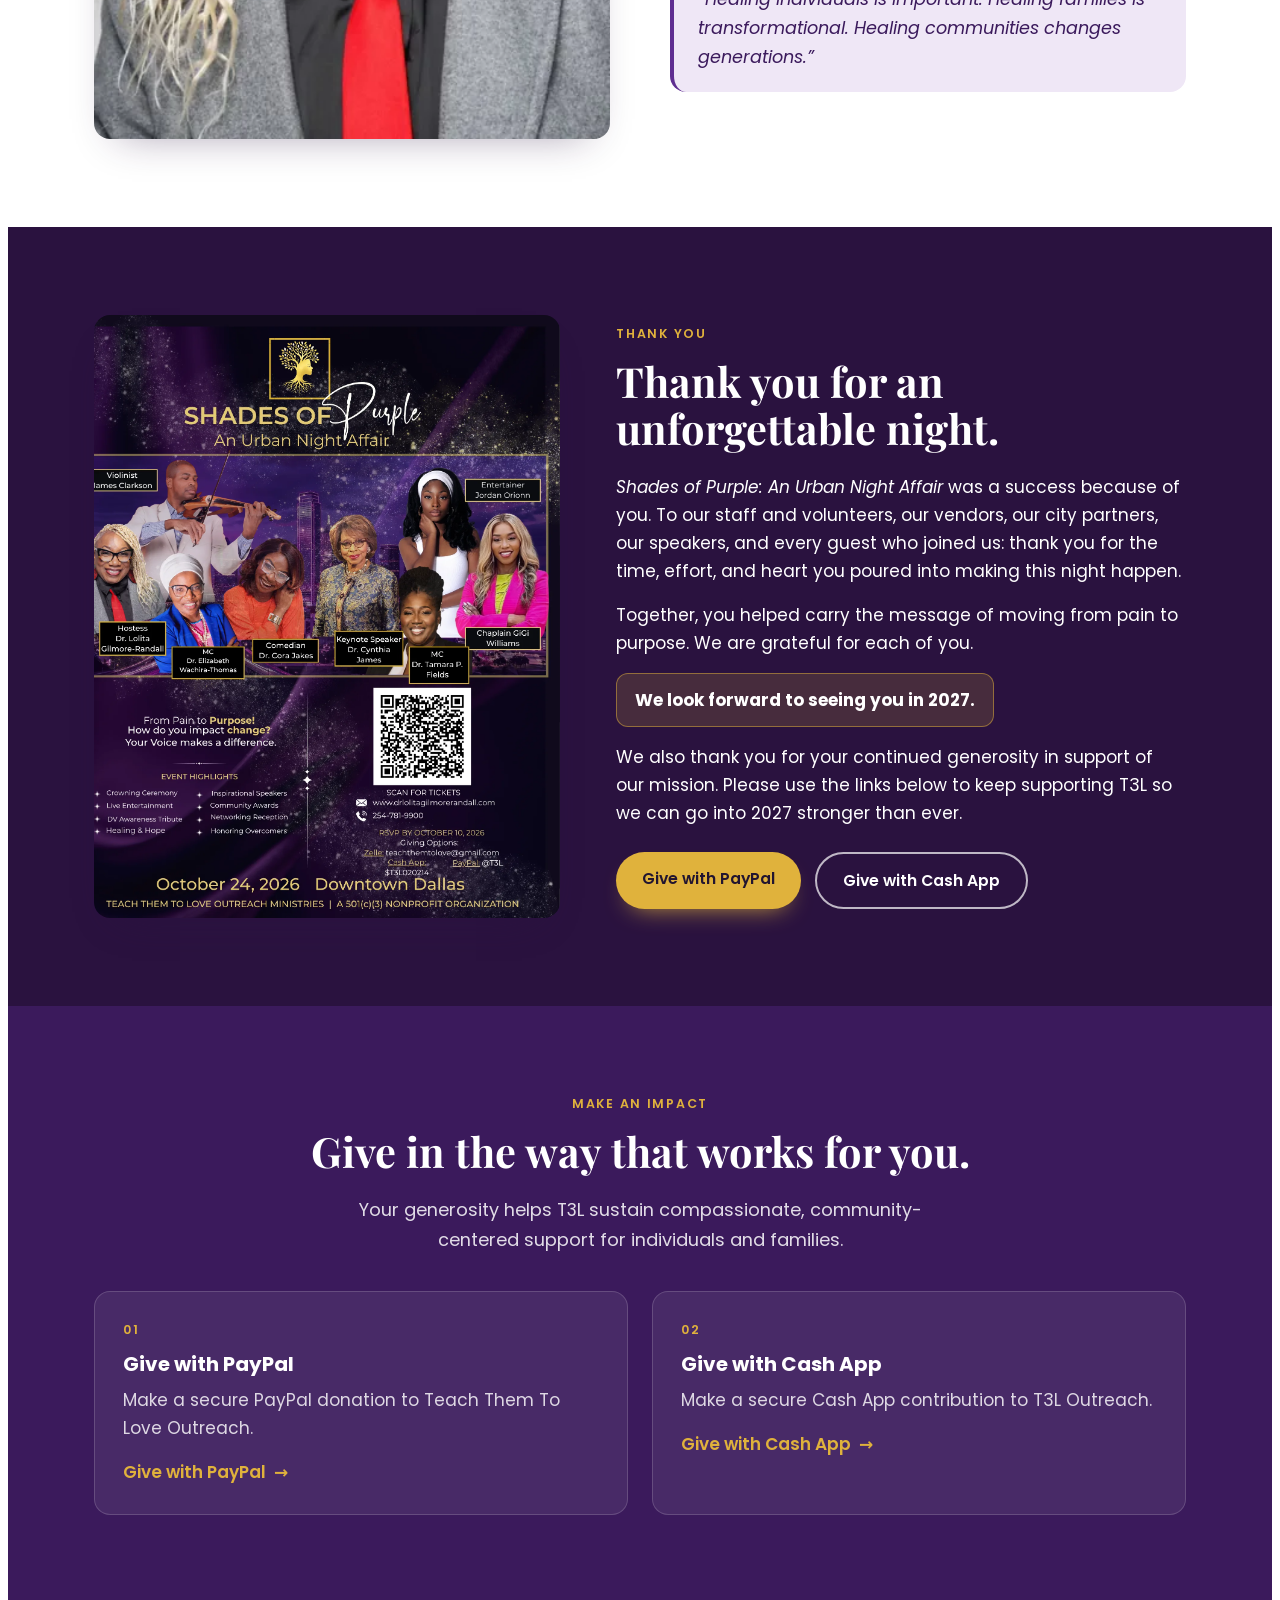
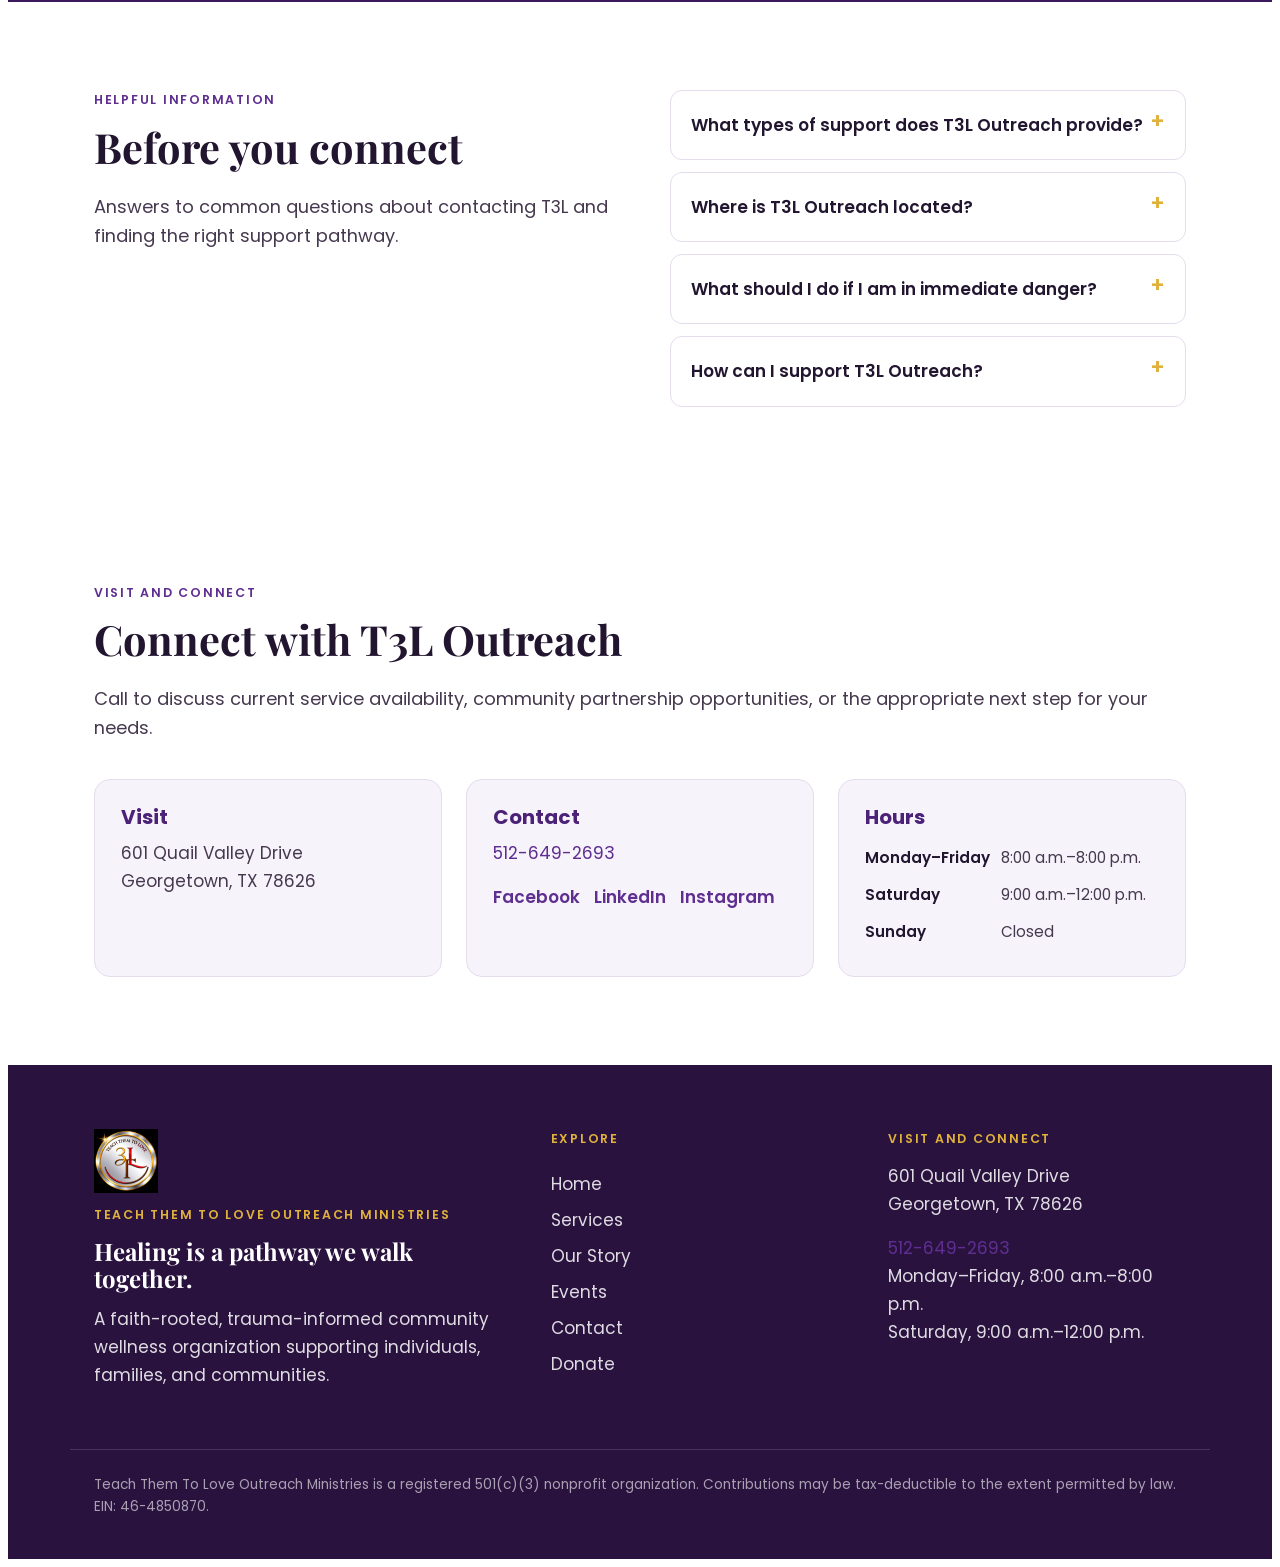
==== commit 5183b710: "Add donation thank-you and PayPal/Cash App buttons to the thank-you section Co-Authored-By: Claude O" ====
--- a/index.html
+++ b/index.html
@@ -223,6 +223,8 @@
           <p><em>Shades of Purple: An Urban Night Affair</em> was a success because of you. To our staff and volunteers, our vendors, our city partners, our speakers, and every guest who joined us: thank you for the time, effort, and heart you poured into making this night happen.</p>
           <p>Together, you helped carry the message of moving from pain to purpose. We are grateful for each of you.</p>
           <p class="date-chip"><strong>We look forward to seeing you in 2027.</strong></p>
+          <p>We also thank you for your continued generosity in support of our mission. Please use the links below to keep supporting T3L so we can go into 2027 stronger than ever.</p>
+          <div class="button-row"><a class="button gold" href="https://www.paypal.com/donate?business=teachthemtolove%40gmail.com&amp;currency_code=USD" target="_blank" rel="noopener noreferrer">Give with PayPal</a><a class="button ghost" href="https://cash.app/$T3L022014" target="_blank" rel="noopener noreferrer">Give with Cash App</a></div>
         </div>
       </div>
     </section>
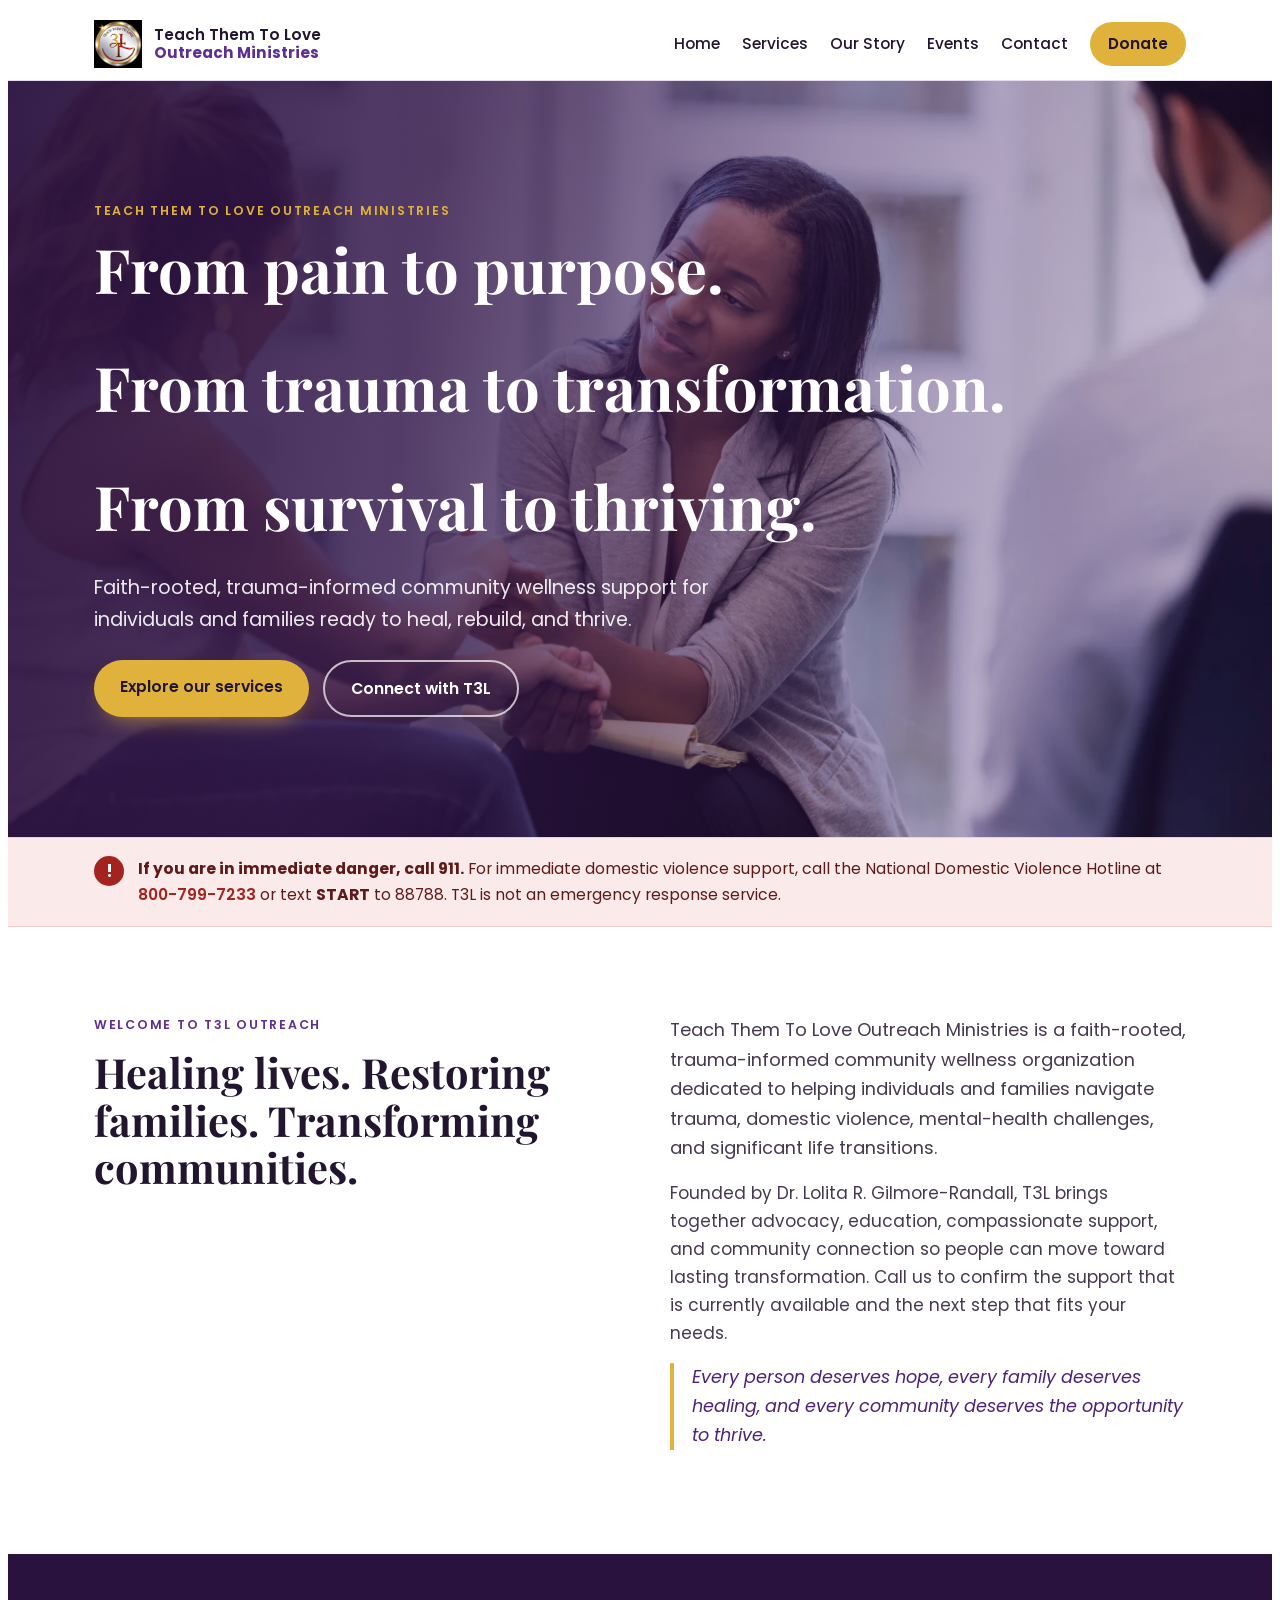
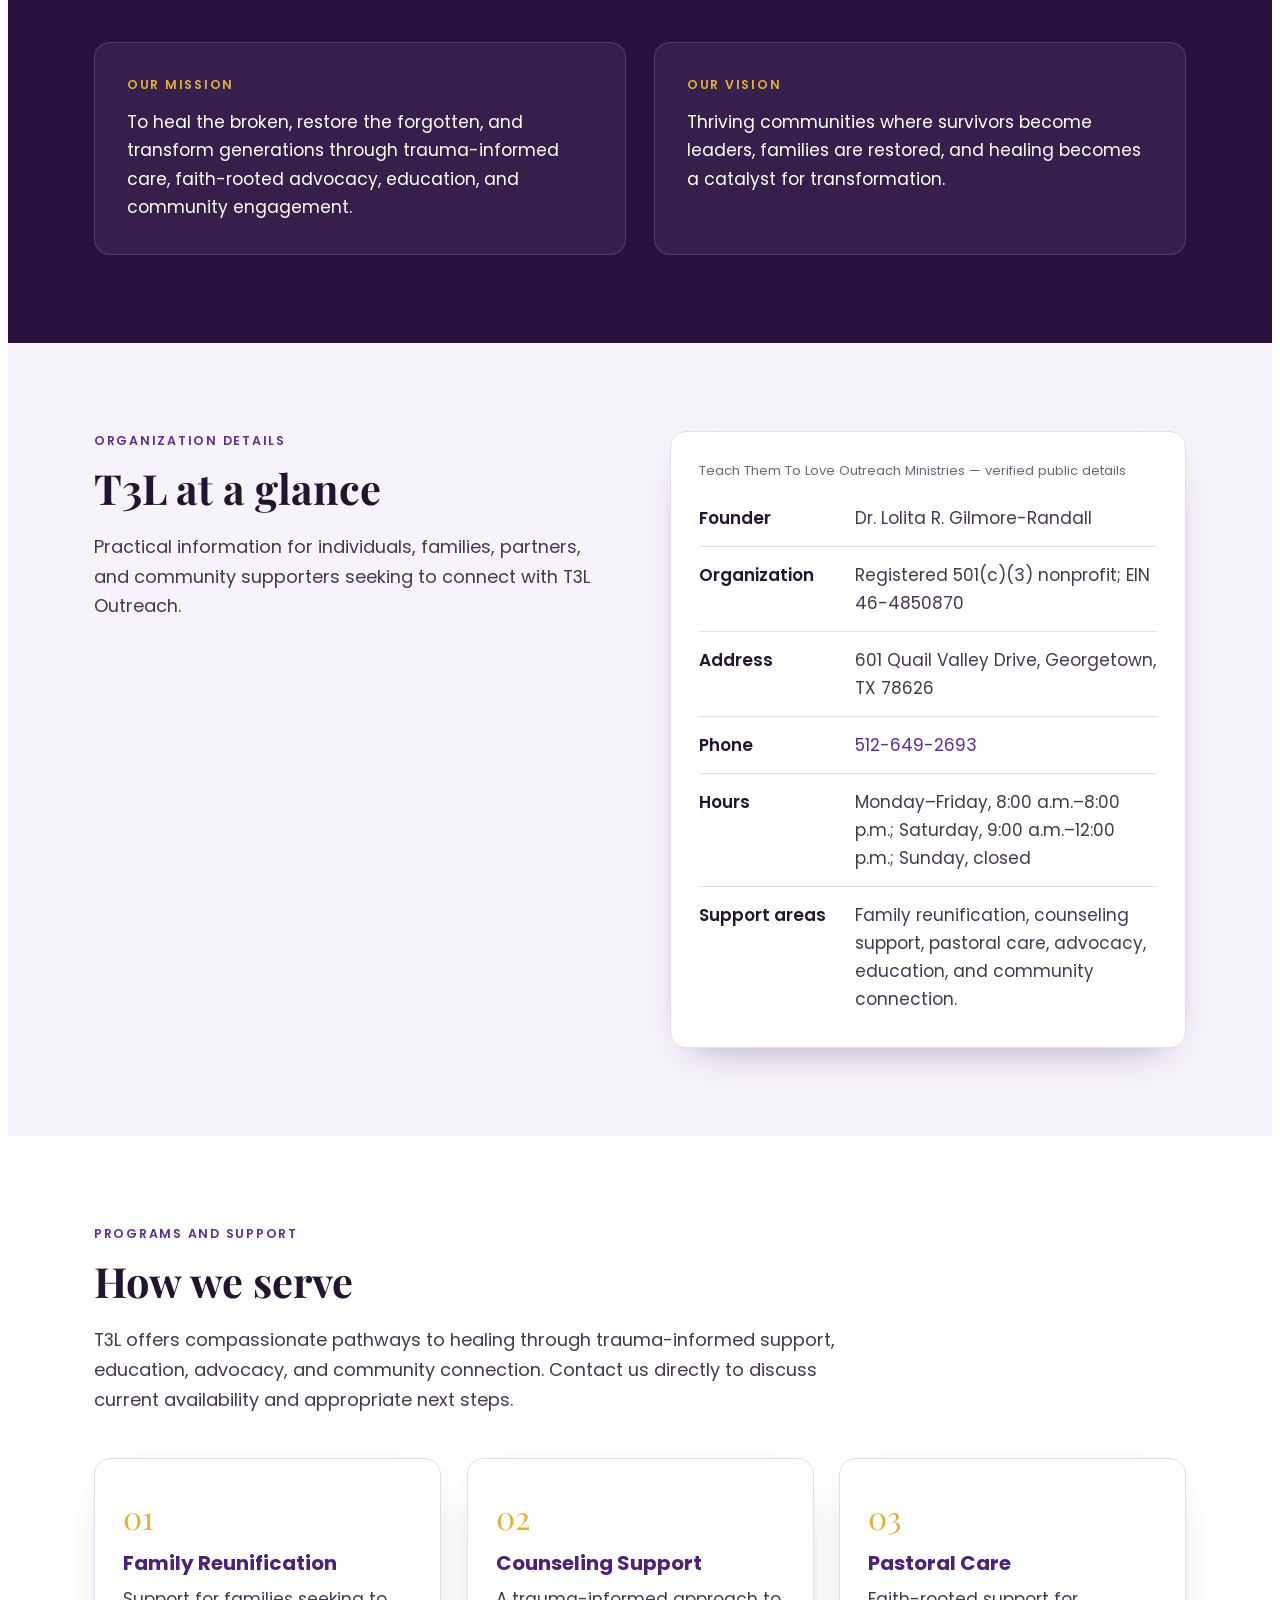
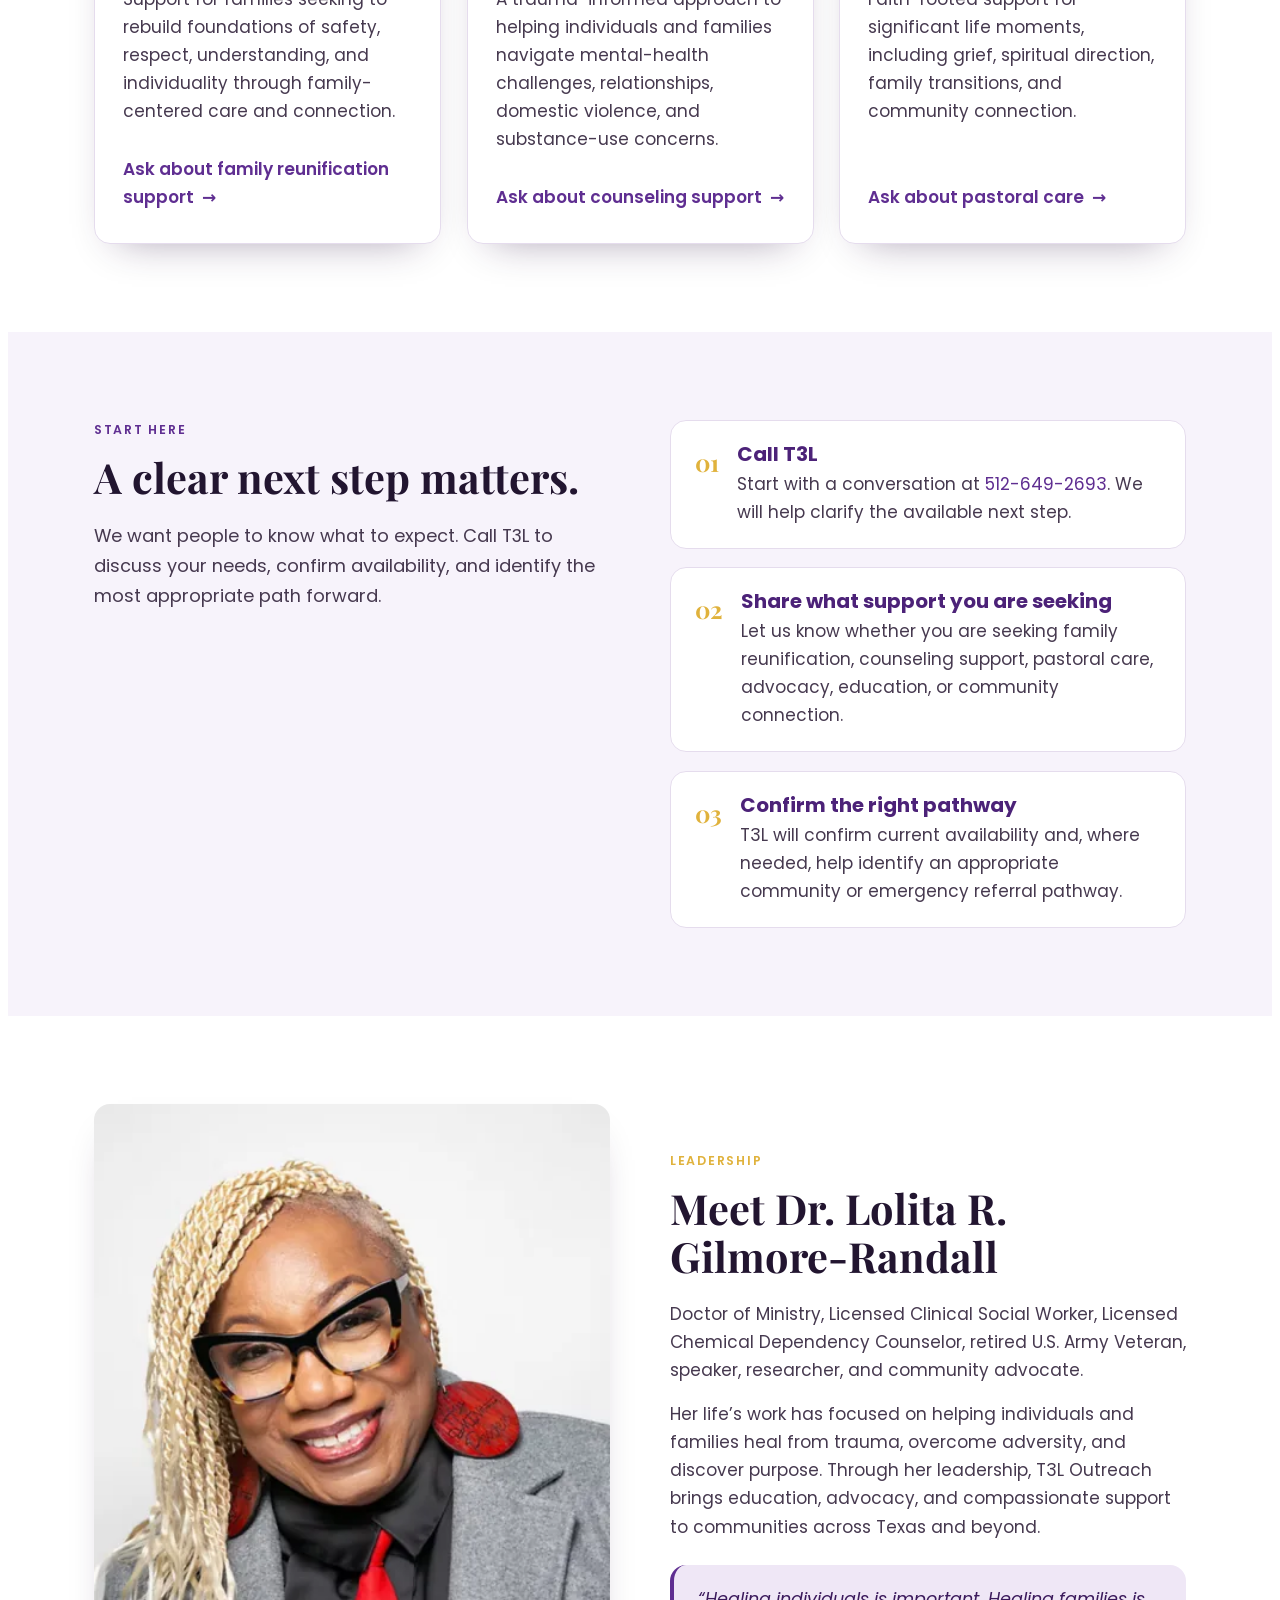
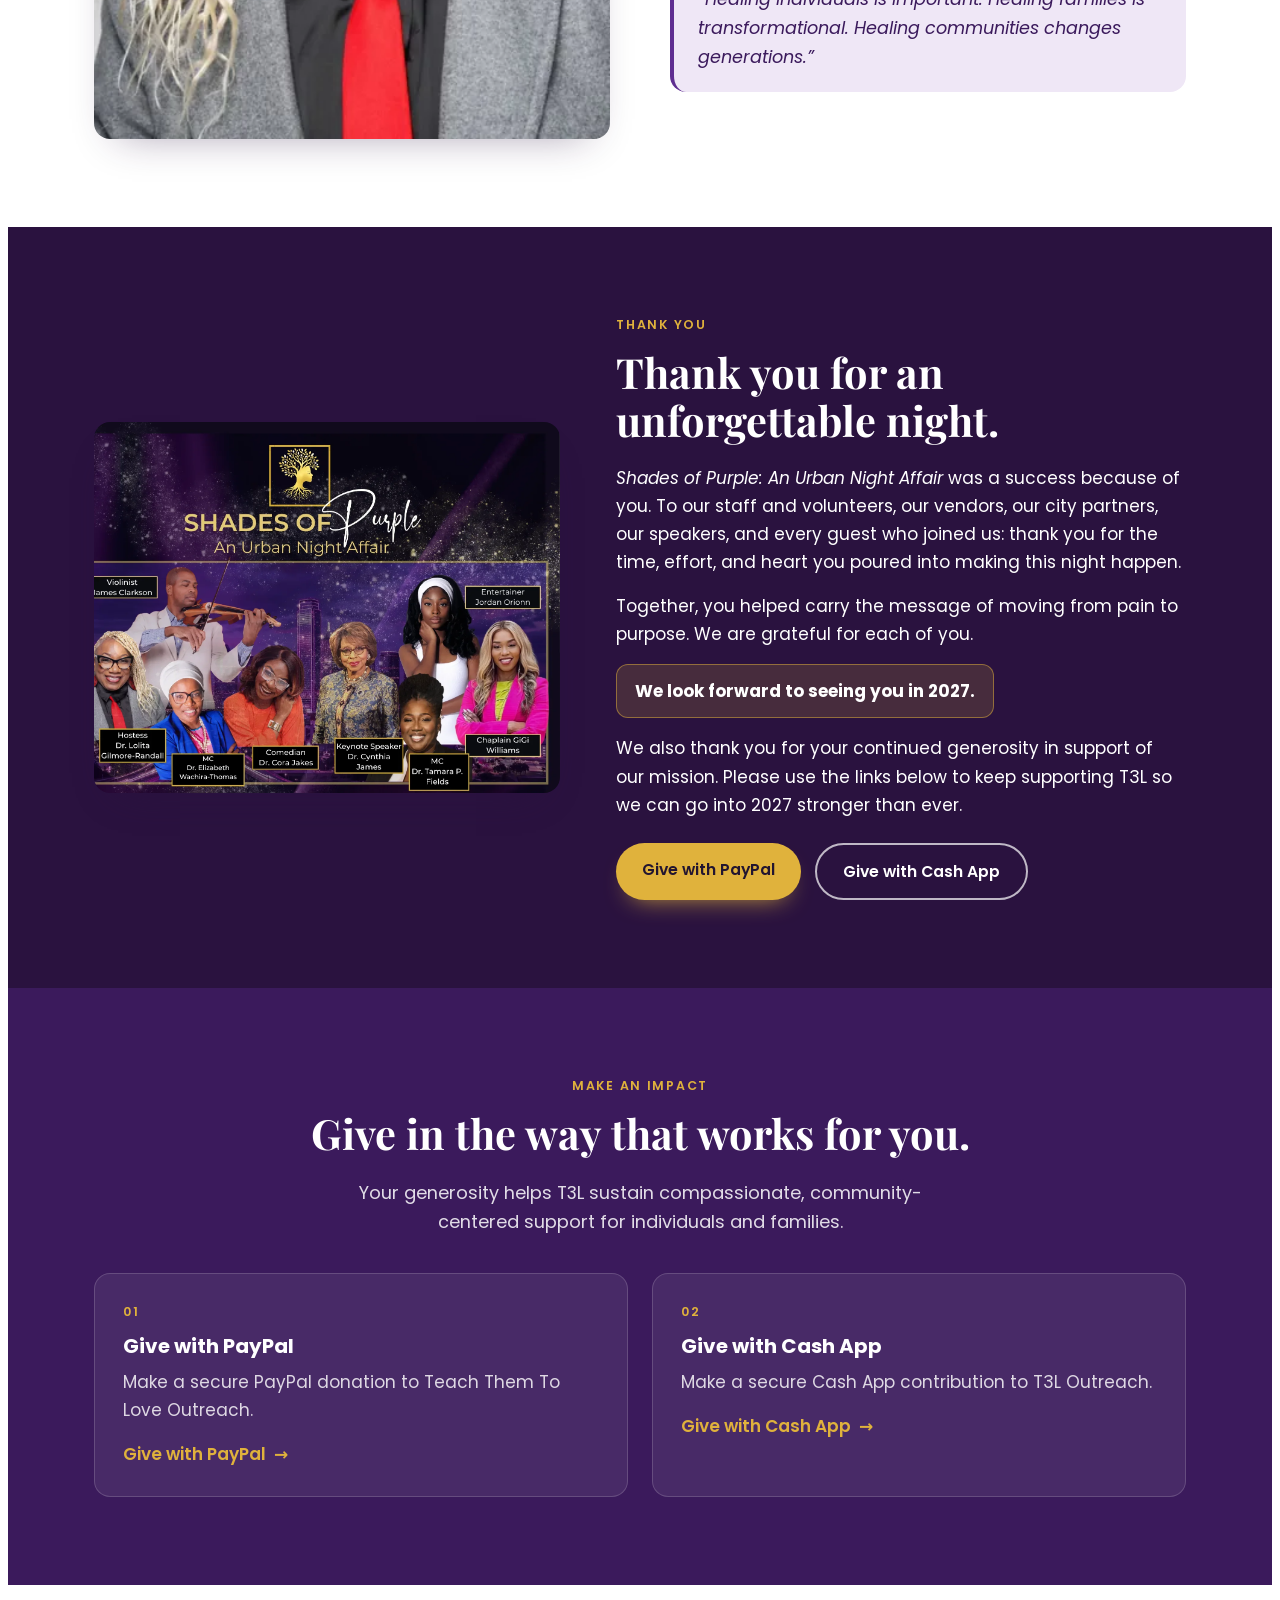
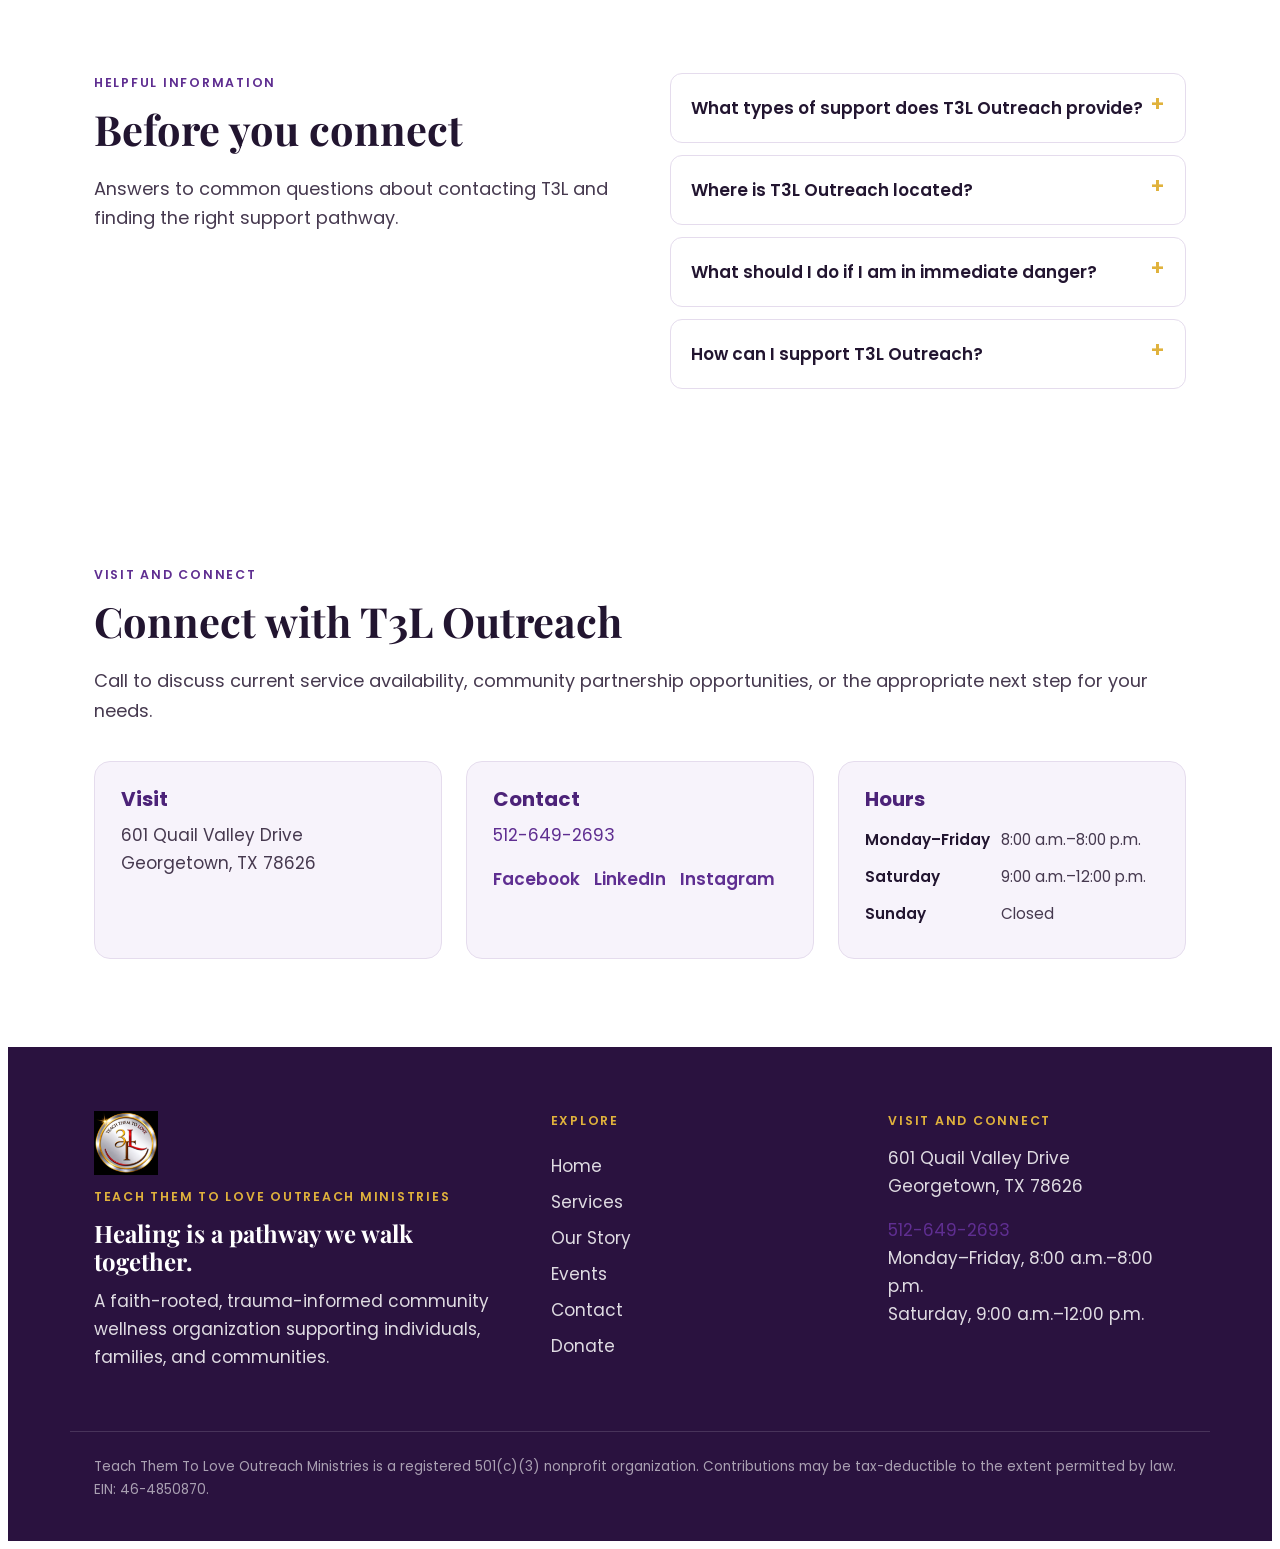
==== commit fa7b7ab9: "Crop event flyer to title and speakers for the thank-you section Removes the ticket QR and RSVP area" ====
--- a/index.html
+++ b/index.html
@@ -215,7 +215,7 @@
     <section class="section event" id="t3l-events" aria-labelledby="event-heading">
       <div class="container event-panel">
         <div class="event-art">
-          <img src="assets/img/event-shades-of-purple.webp" alt="Shades of Purple: An Urban Night Affair event artwork">
+          <img src="assets/img/event-shades-of-purple-thanks.webp" alt="Shades of Purple: An Urban Night Affair event artwork">
         </div>
         <div class="event-copy">
           <p class="eyebrow">Thank you</p>
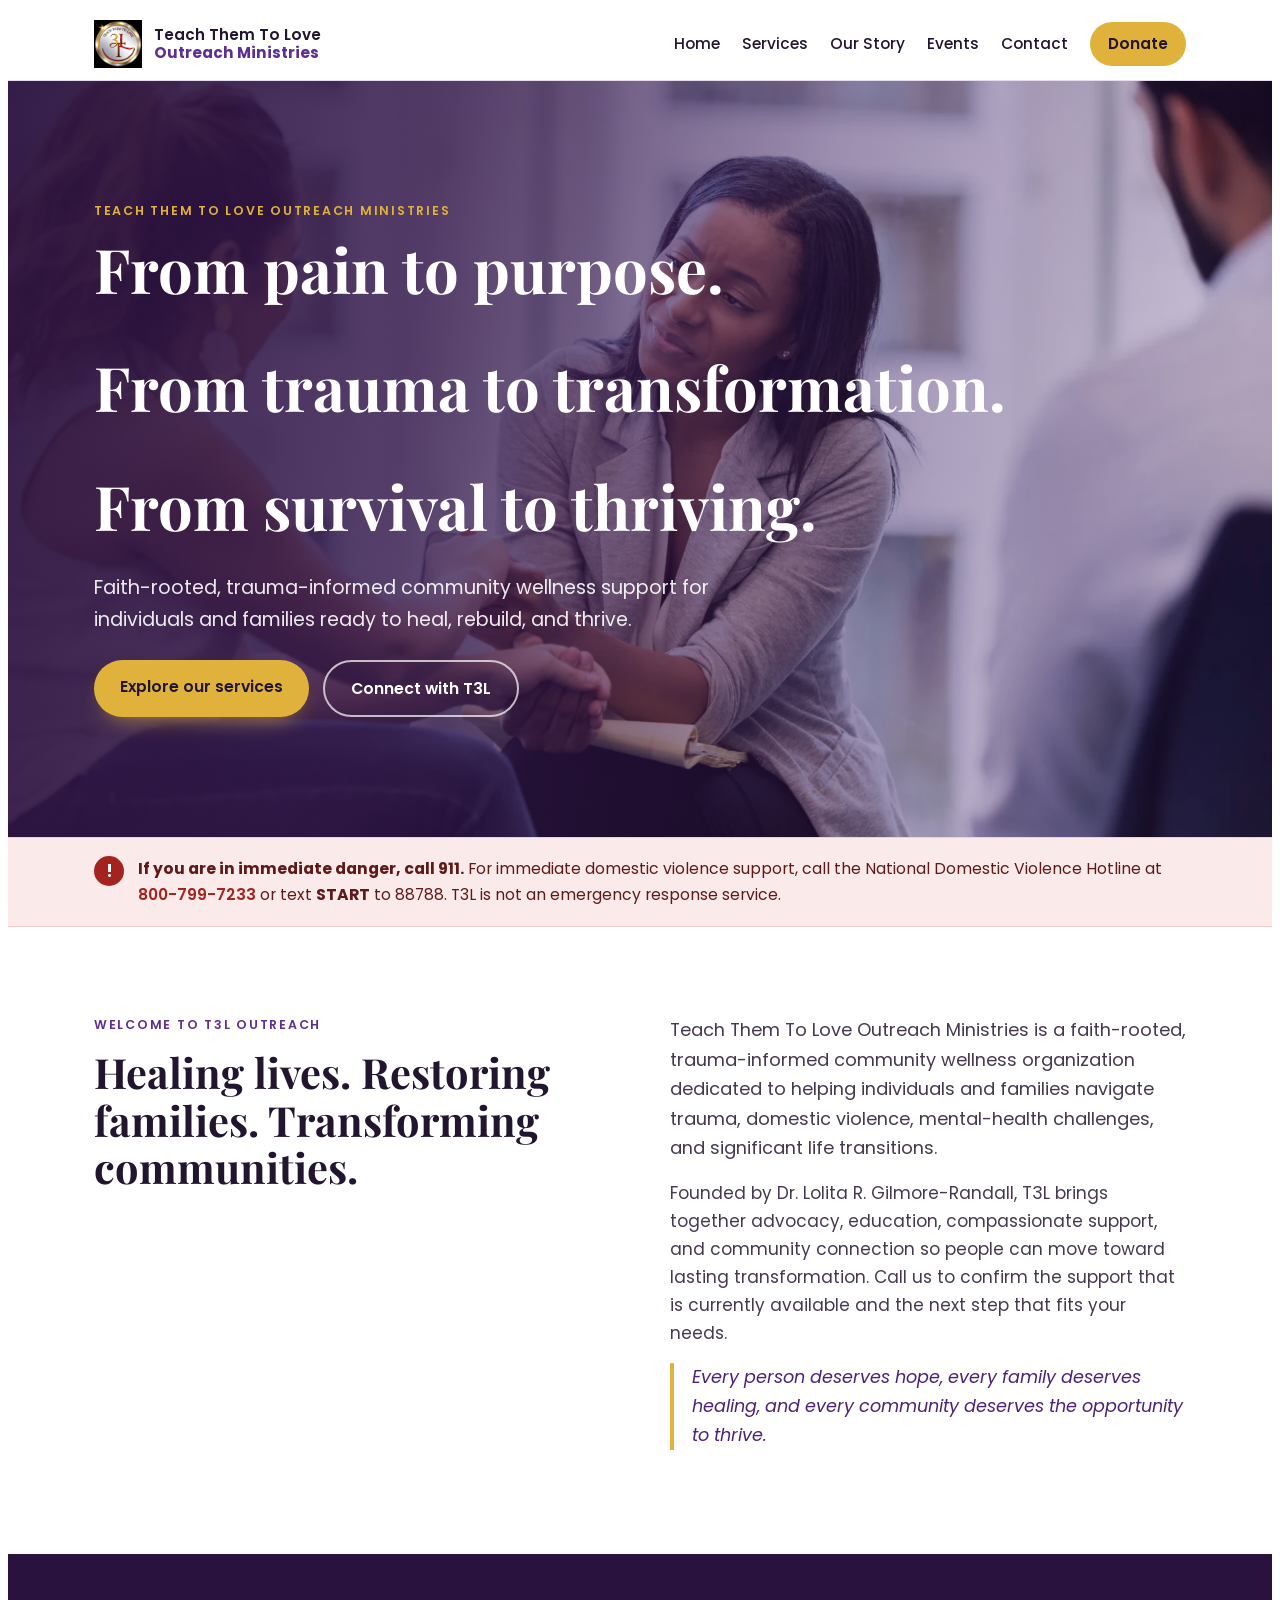
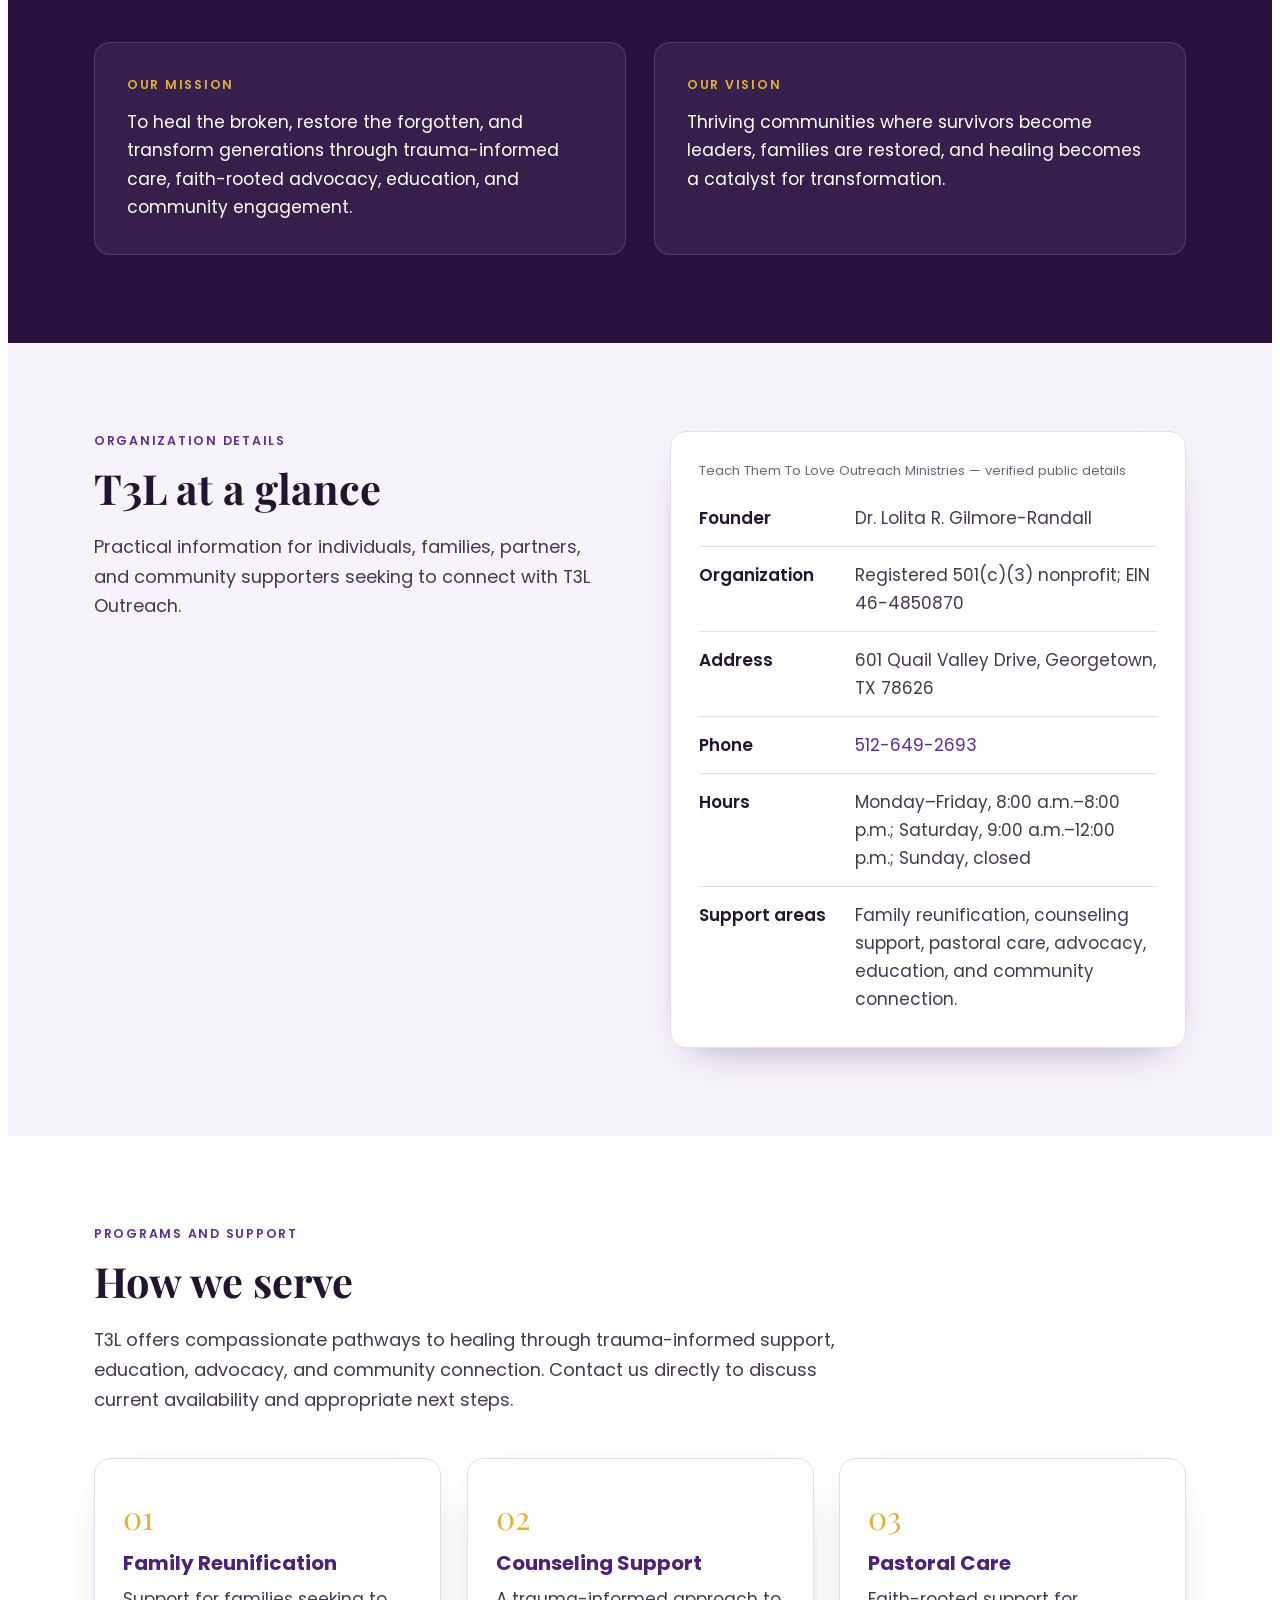
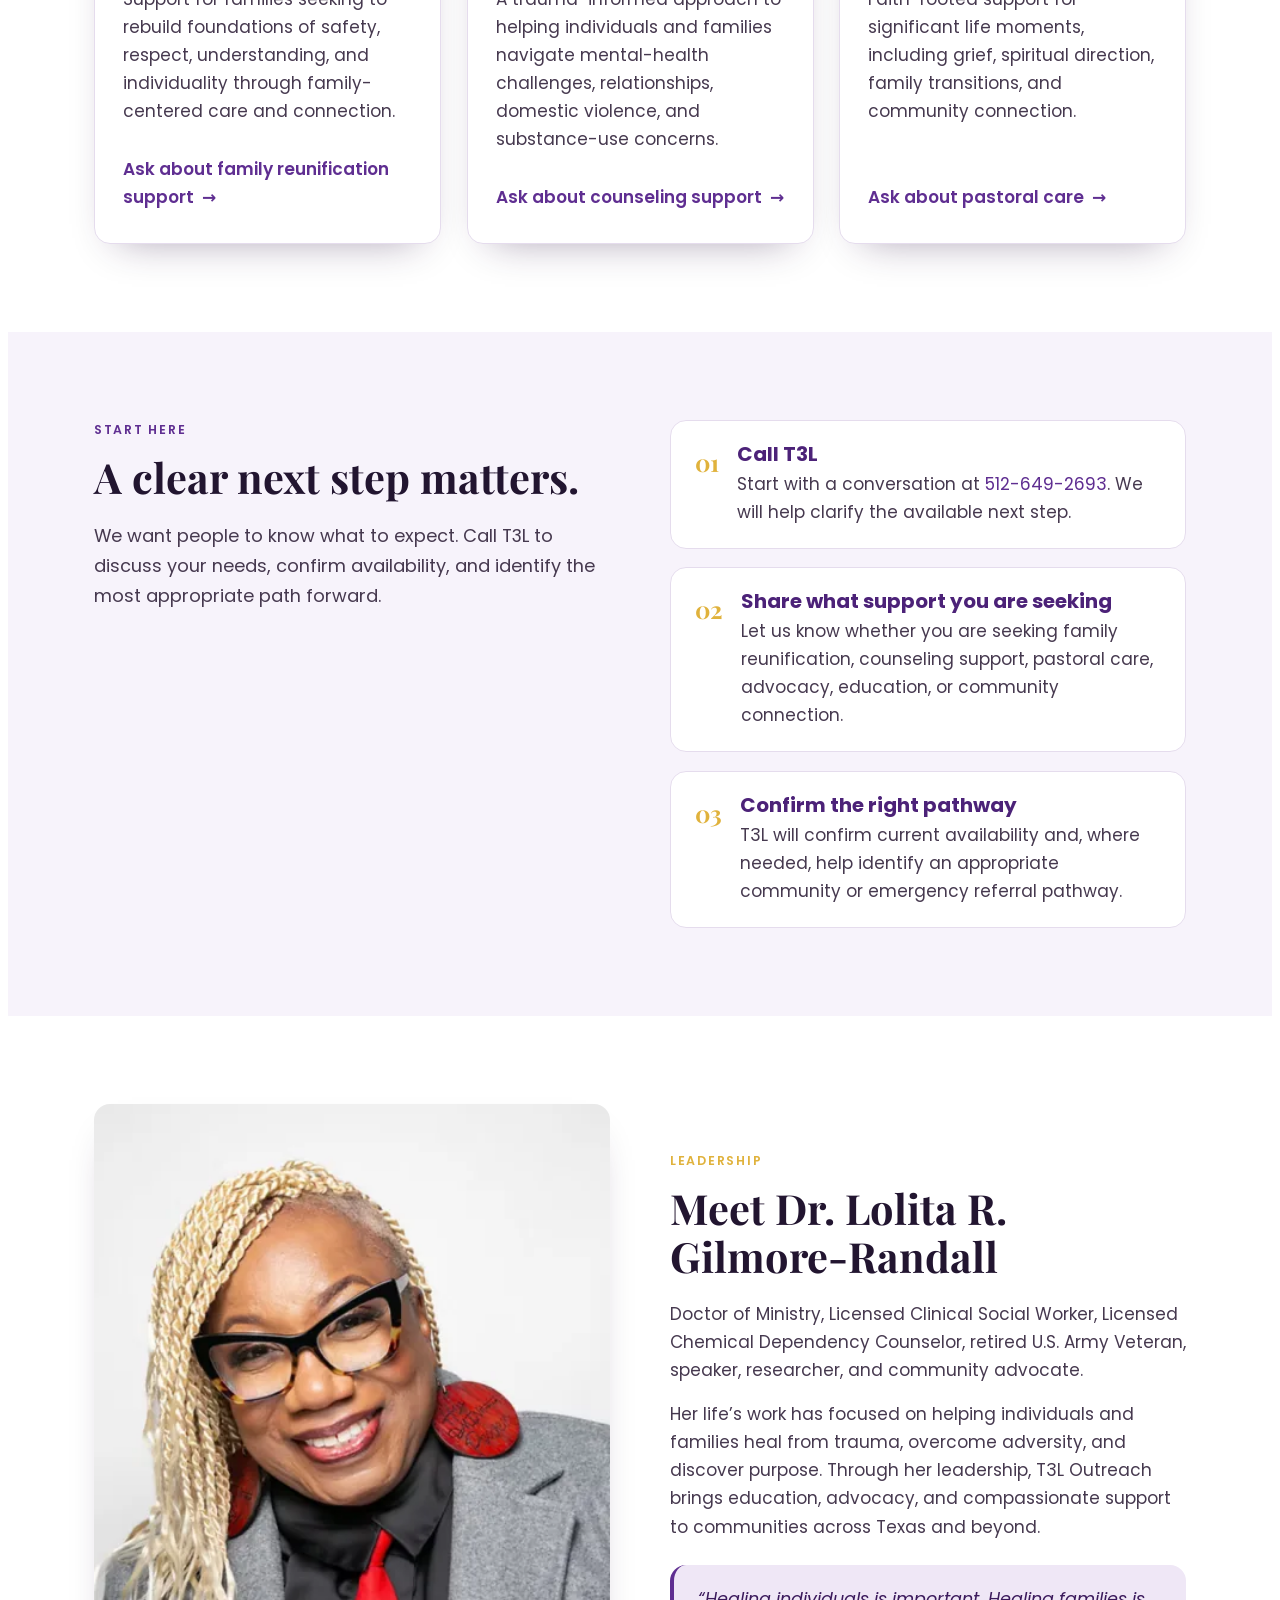
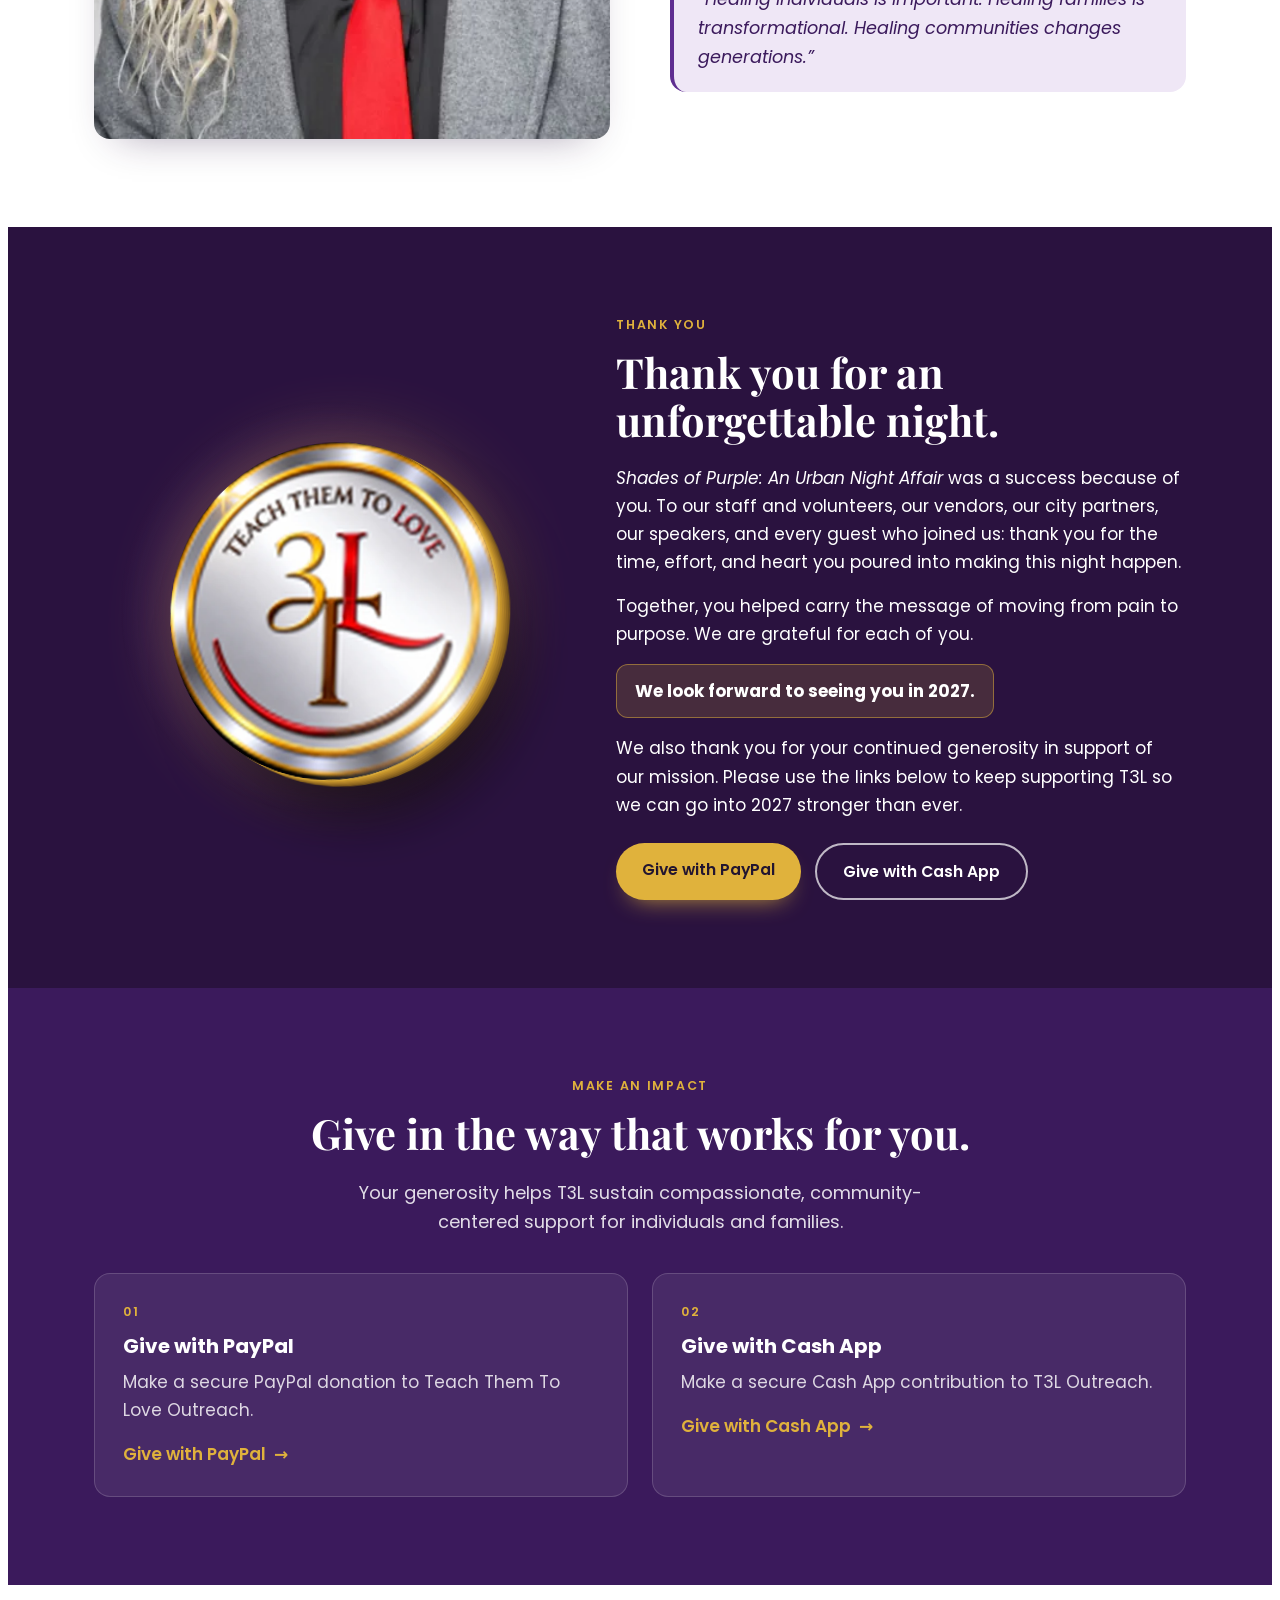
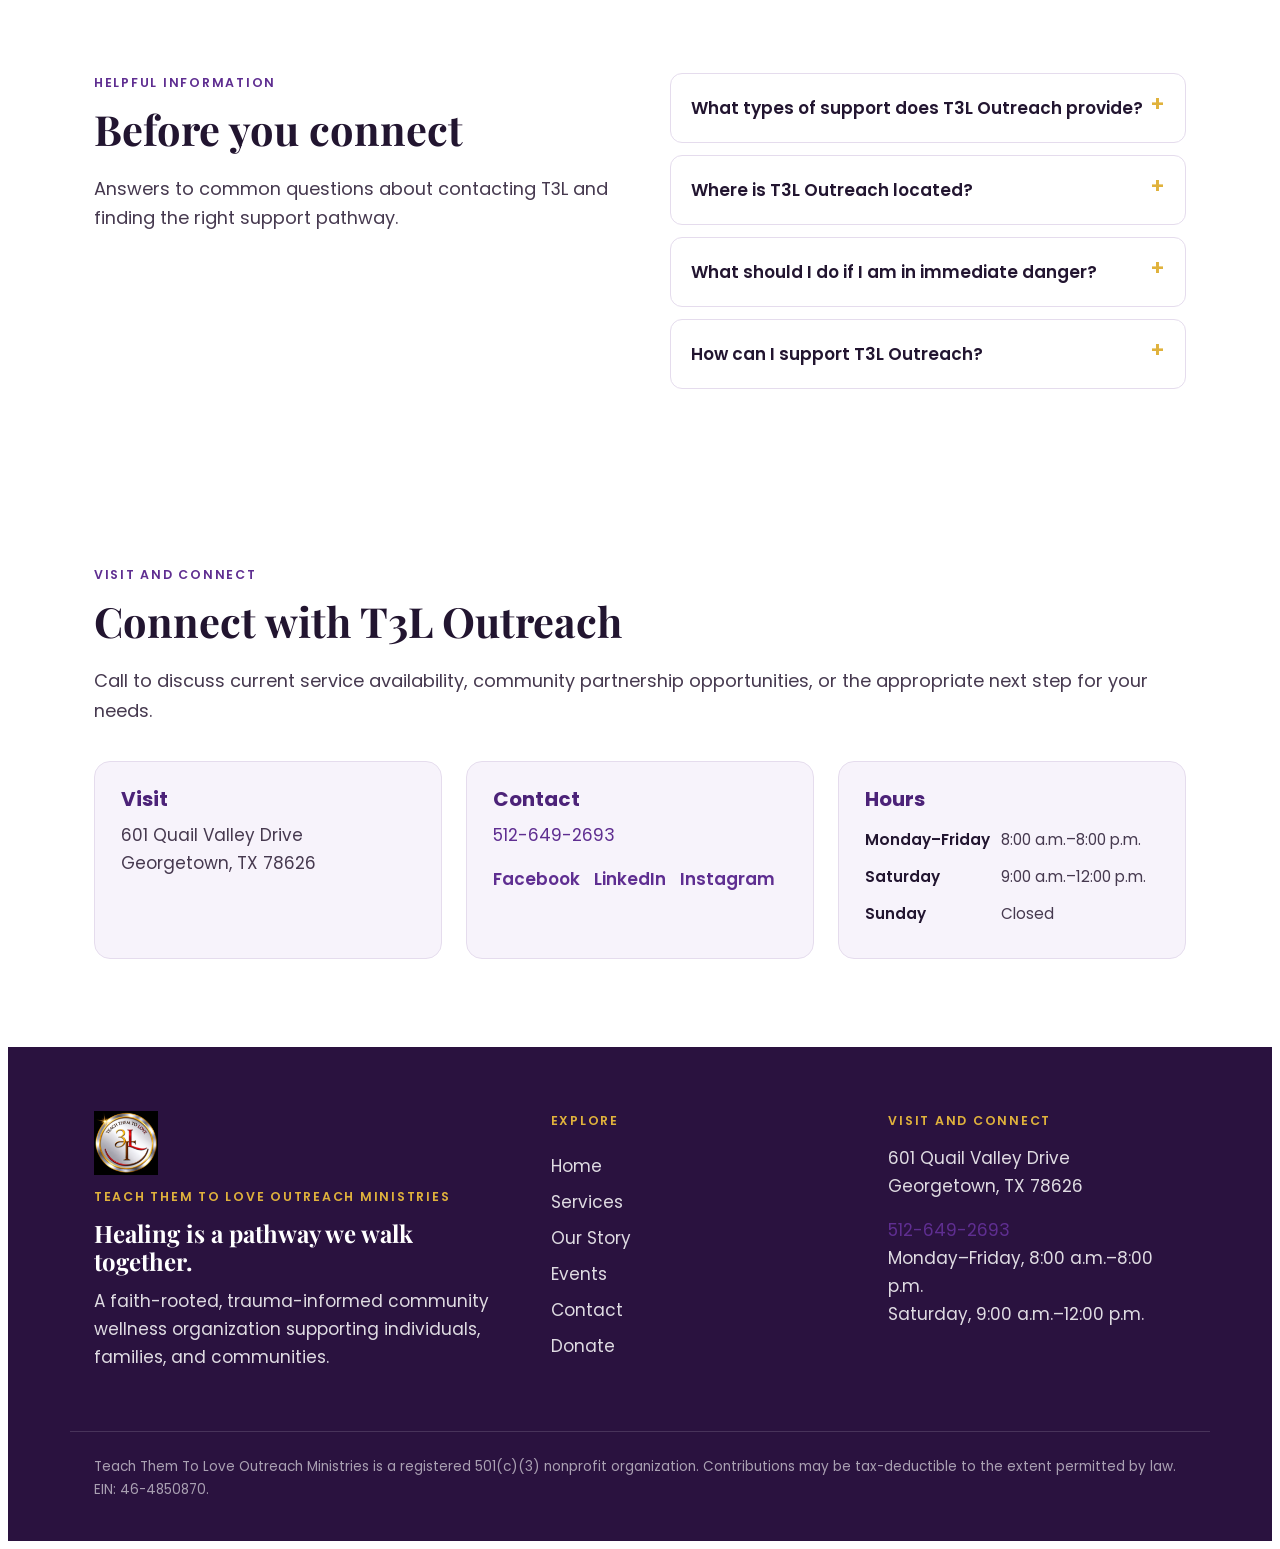
==== commit 5e84d3c0: "Replace event flyer with an animated 3D T3L medallion Adds a circular 600px cut of the logo shown as" ====
--- a/index.html
+++ b/index.html
@@ -214,8 +214,8 @@
 
     <section class="section event" id="t3l-events" aria-labelledby="event-heading">
       <div class="container event-panel">
-        <div class="event-art">
-          <img src="assets/img/event-shades-of-purple-thanks.webp" alt="Shades of Purple: An Urban Night Affair event artwork">
+        <div class="event-logo">
+          <div class="logo-coin"><img src="assets/img/t3l-logo-3d.webp" alt="Teach Them To Love Outreach Ministries logo"></div>
         </div>
         <div class="event-copy">
           <p class="eyebrow">Thank you</p>
--- a/assets/t3l.css
+++ b/assets/t3l.css
@@ -362,6 +362,48 @@
   align-items: center;
 }
 #t3l-ghl .event-art img { border-radius: var(--t3l-radius); box-shadow: var(--t3l-shadow); }
+/* Post-event thank-you: 3D T3L medallion in place of the event flyer. */
+#t3l-ghl .event-logo {
+  display: flex;
+  justify-content: center;
+  align-items: center;
+  padding: clamp(16px, 4vw, 40px) 0;
+  perspective: 1100px;
+  background: radial-gradient(circle at 50% 50%, rgba(224, 178, 60, 0.28) 0%, rgba(95, 46, 145, 0.25) 38%, transparent 66%);
+}
+#t3l-ghl .logo-coin {
+  position: relative;
+  width: min(340px, 72vw);
+  aspect-ratio: 1;
+  border-radius: 50%;
+  transform: rotateY(-16deg) rotateX(7deg);
+  box-shadow:
+    2px 1px 0 #d9a93a, 4px 2px 0 #c6952a, 6px 3px 0 #b5862a, 8px 4px 0 #a37724,
+    10px 5px 0 #8f6720, 12px 6px 0 #7a571b,
+    30px 46px 60px -18px rgba(0, 0, 0, 0.65),
+    0 0 70px rgba(224, 178, 60, 0.35);
+  animation: t3l-coin-float 8s ease-in-out infinite;
+}
+#t3l-ghl .logo-coin img { display: block; width: 100%; height: 100%; border-radius: 50%; }
+#t3l-ghl .logo-coin::after {
+  content: "";
+  position: absolute;
+  inset: 0;
+  border-radius: 50%;
+  background: linear-gradient(115deg, transparent 30%, rgba(255, 255, 255, 0.45) 45%, transparent 58%);
+  background-size: 250% 100%;
+  mix-blend-mode: screen;
+  pointer-events: none;
+  animation: t3l-coin-shine 8s ease-in-out infinite;
+}
+@keyframes t3l-coin-float {
+  0%, 100% { transform: rotateY(-16deg) rotateX(7deg) translateY(0); }
+  50% { transform: rotateY(-6deg) rotateX(2deg) translateY(-10px); }
+}
+@keyframes t3l-coin-shine {
+  0%, 100% { background-position: 120% 0; }
+  50% { background-position: -20% 0; }
+}
 #t3l-ghl .event-copy h2 { color: #fff; }
 #t3l-ghl .event-copy .eyebrow { color: var(--t3l-gold); }
 #t3l-ghl .date-chip {
@@ -489,6 +531,7 @@
 }
 
 @media (max-width: 620px) {
+  #t3l-ghl .logo-coin { width: min(240px, 62vw); }
   #t3l-ghl h1 span { white-space: normal !important; }
 }
 
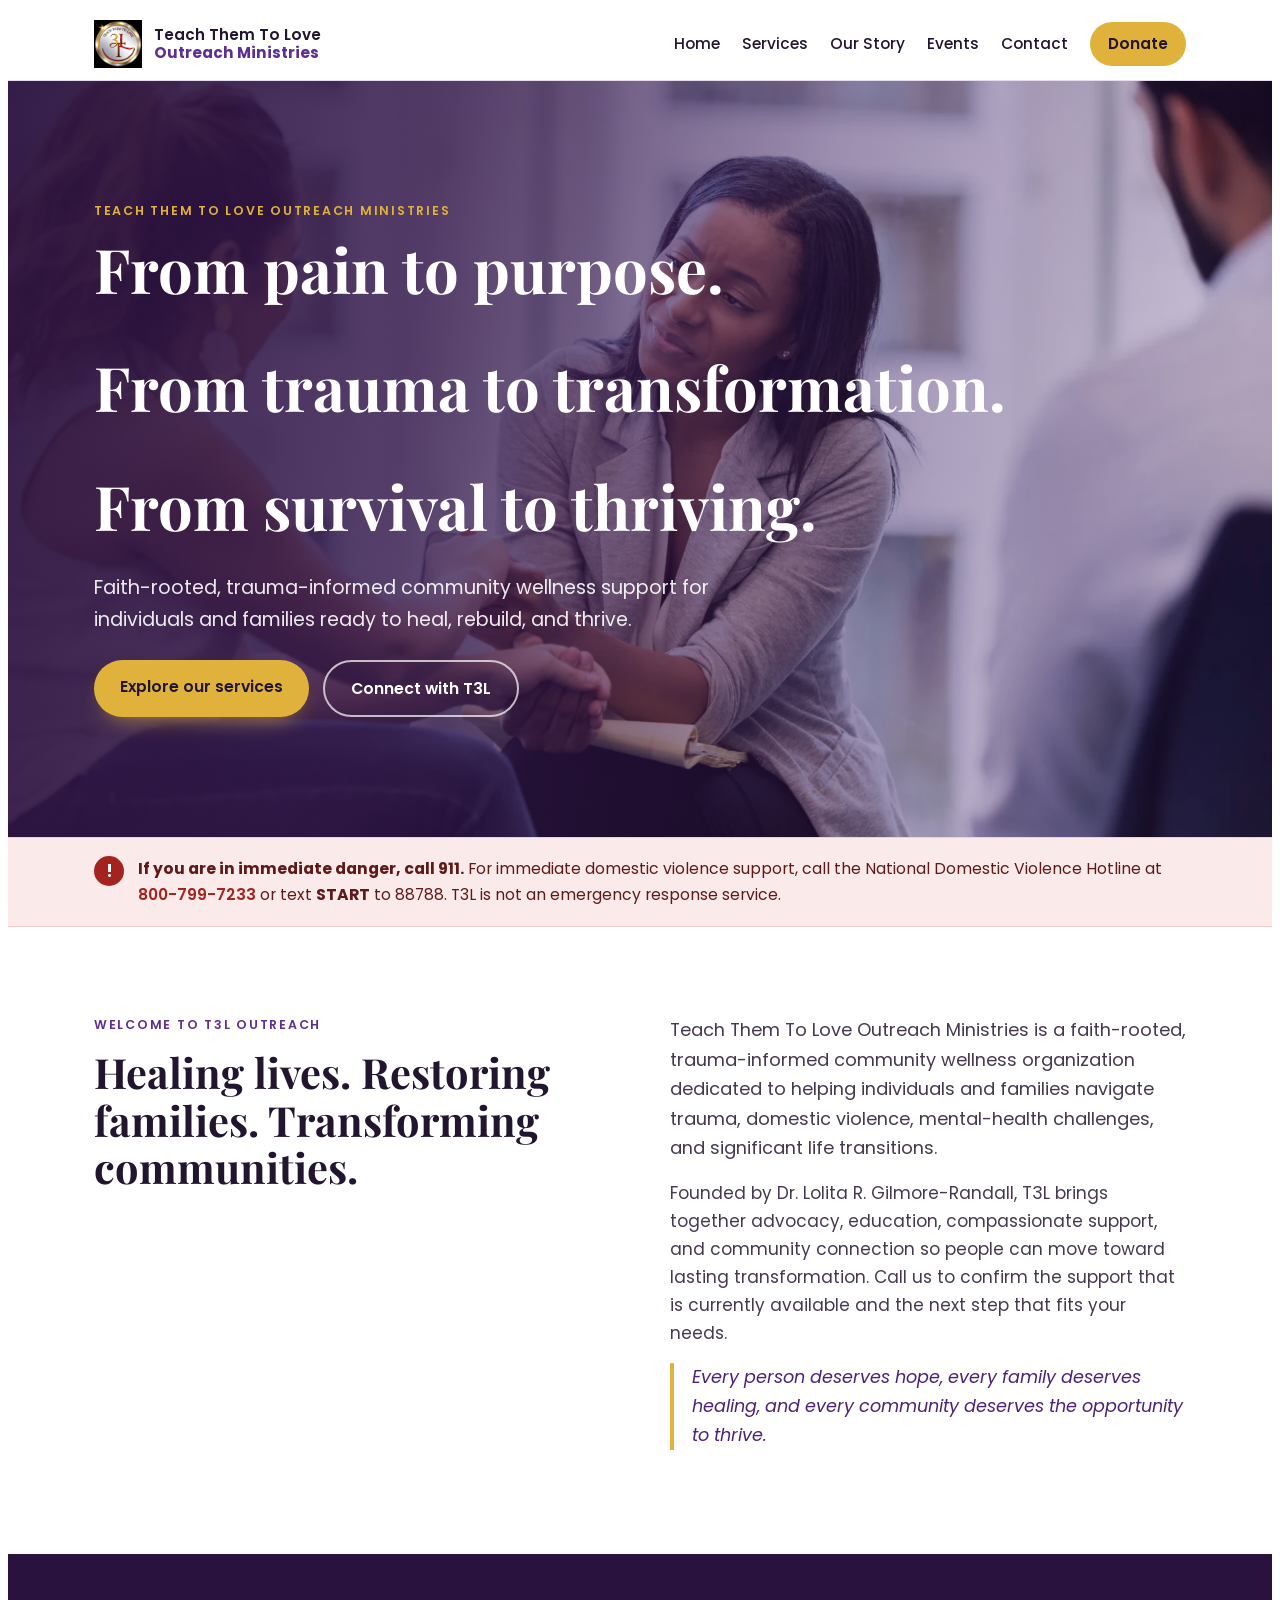
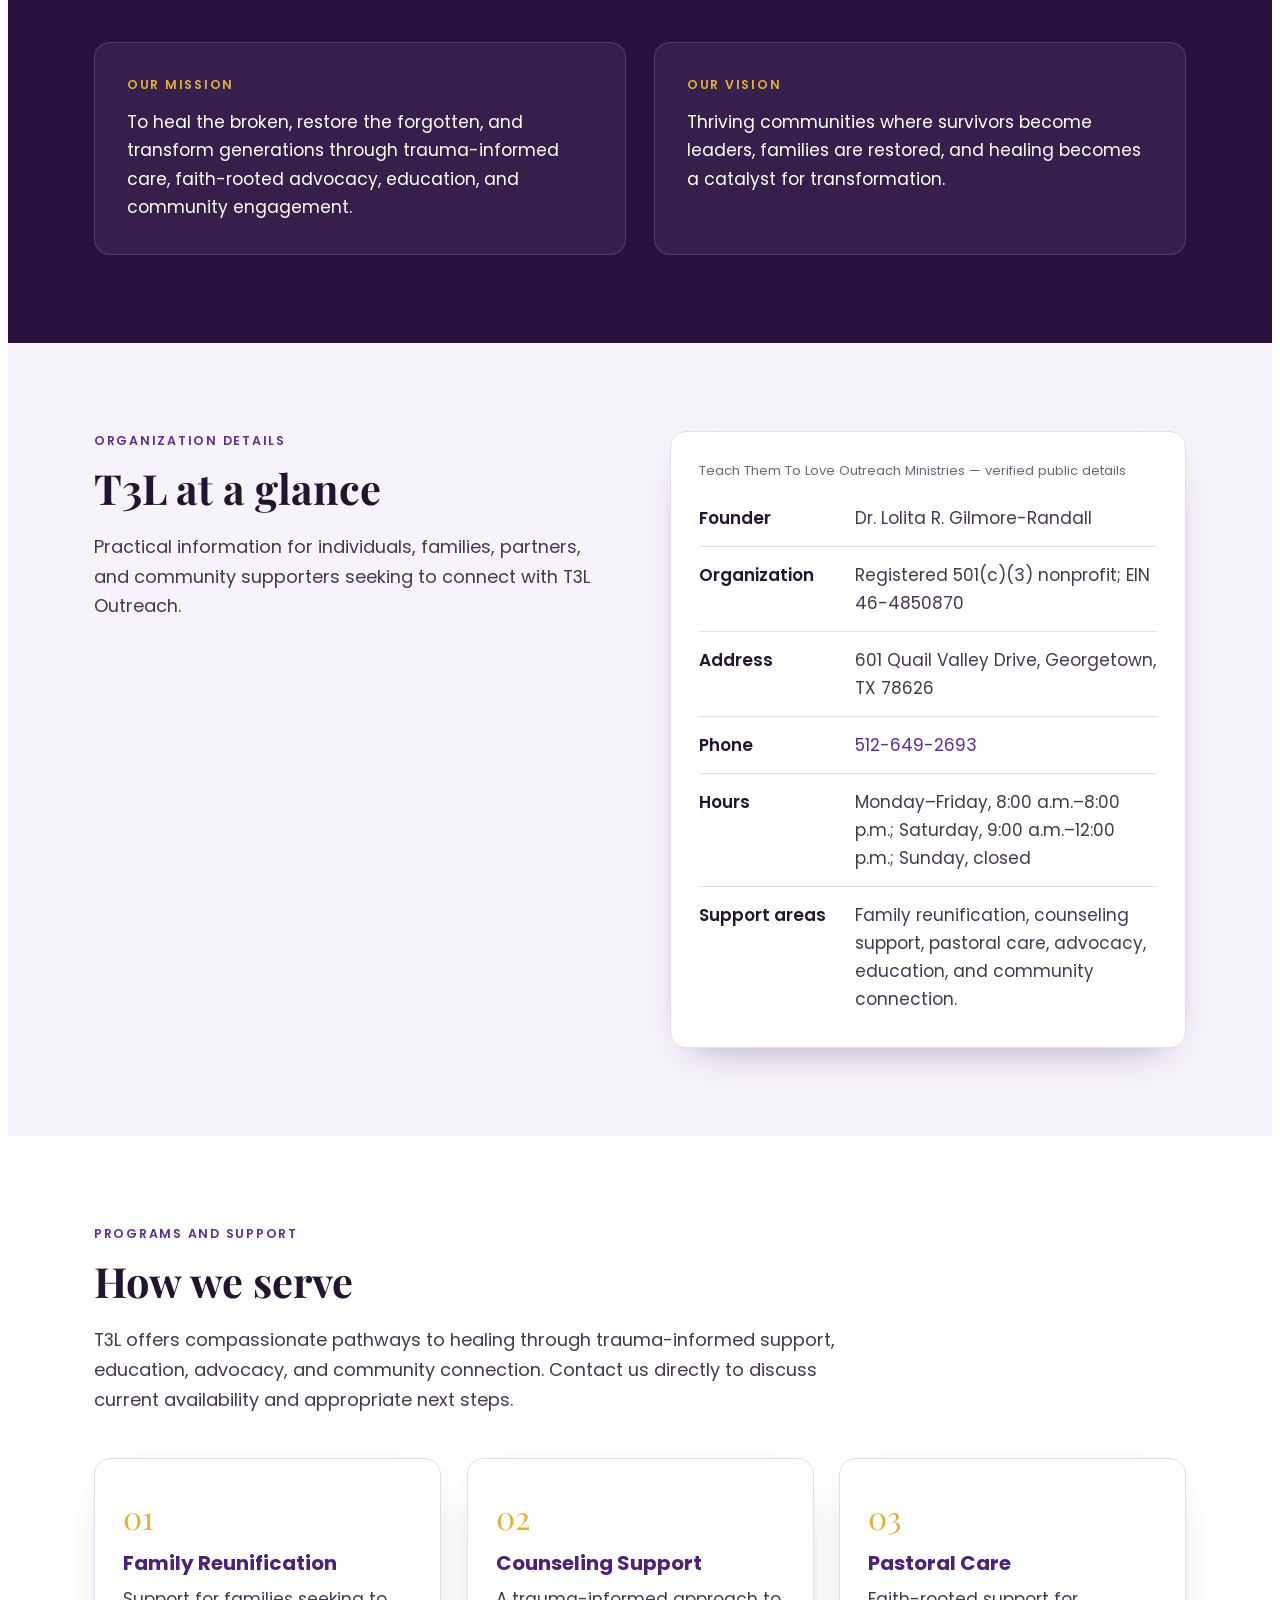
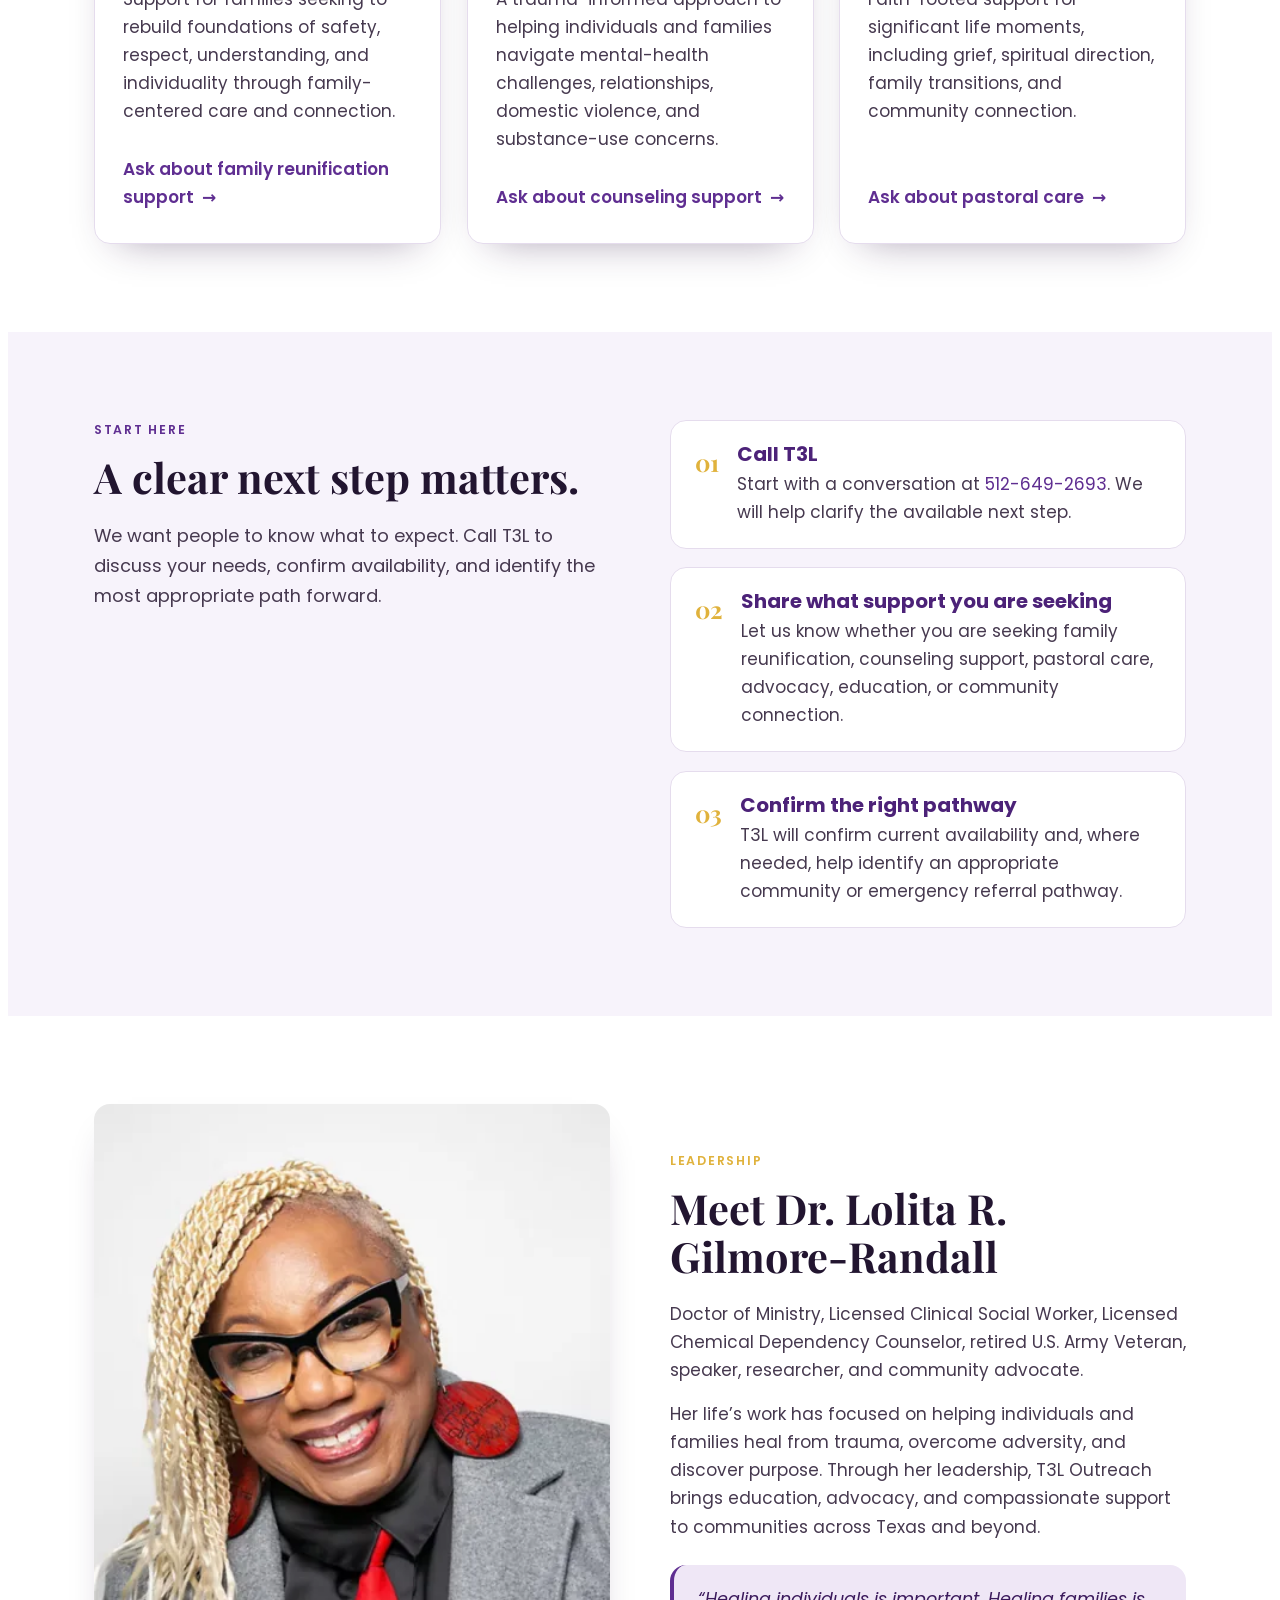
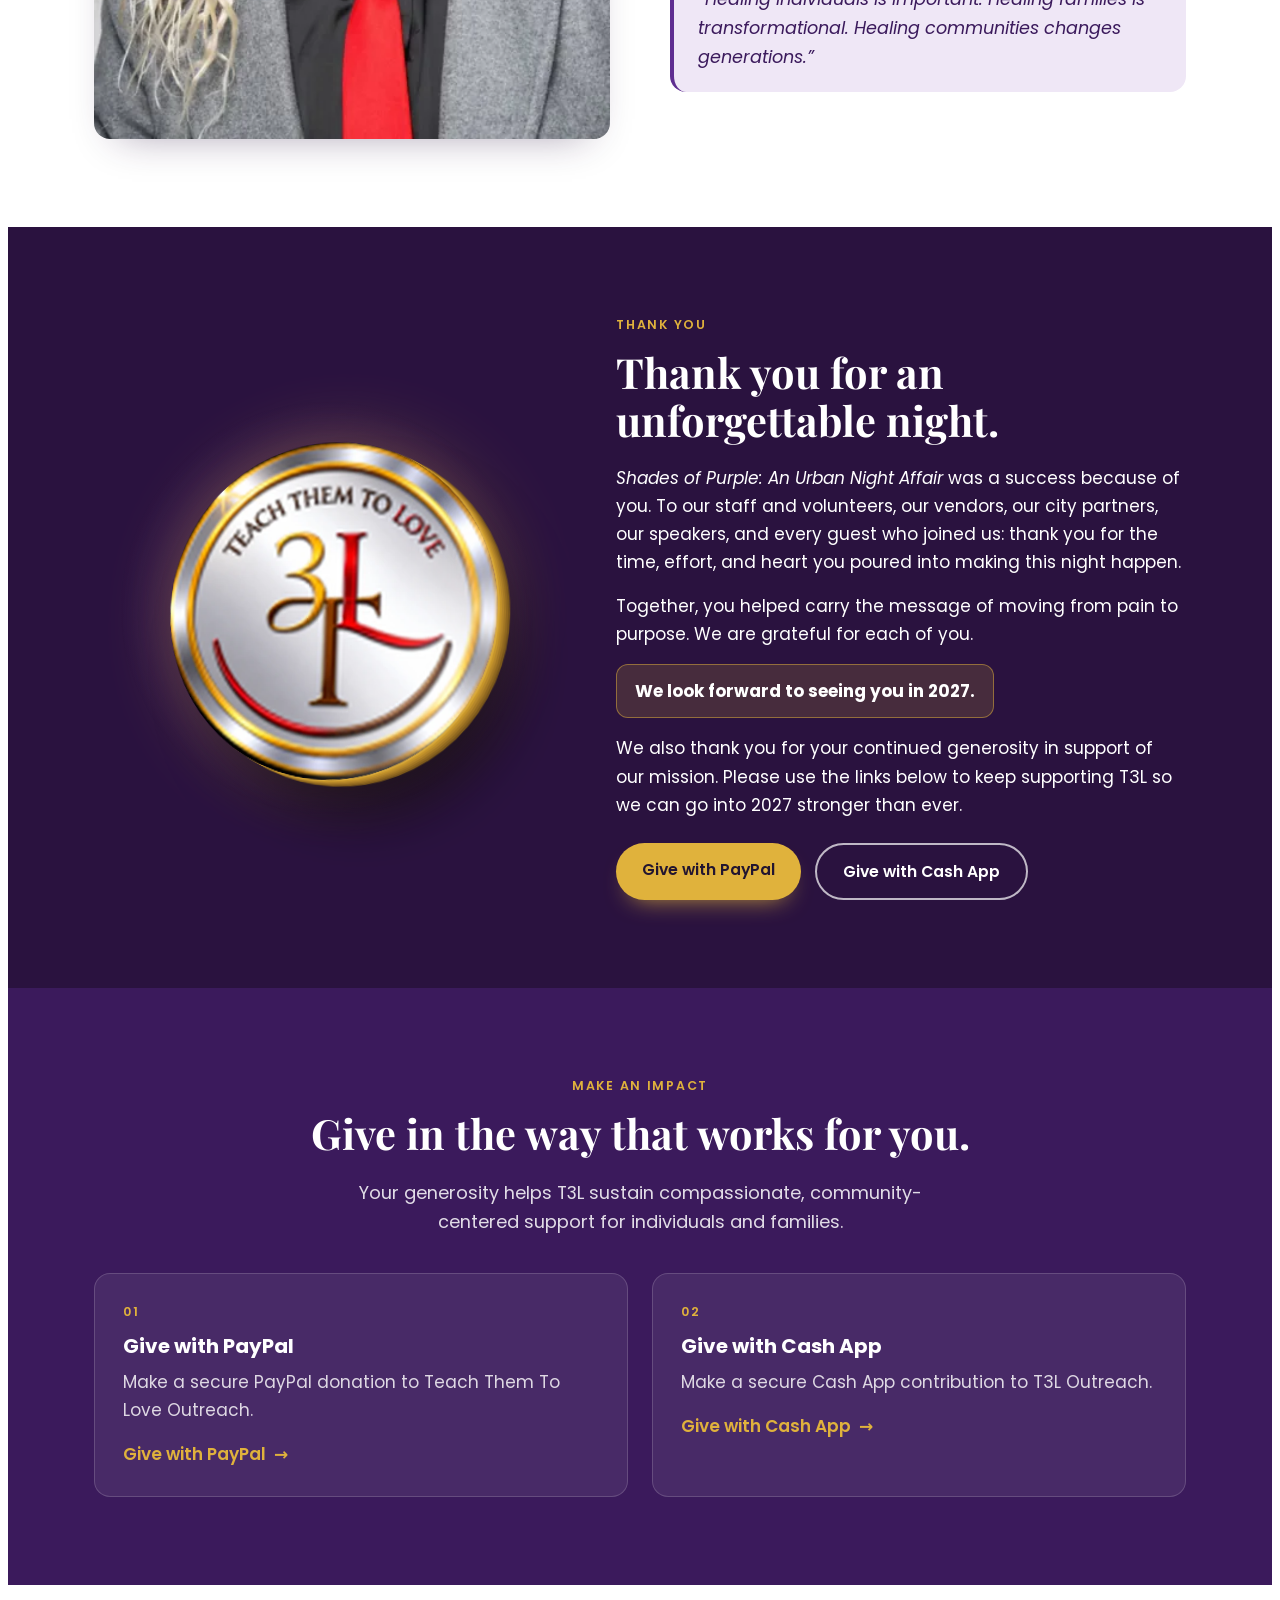
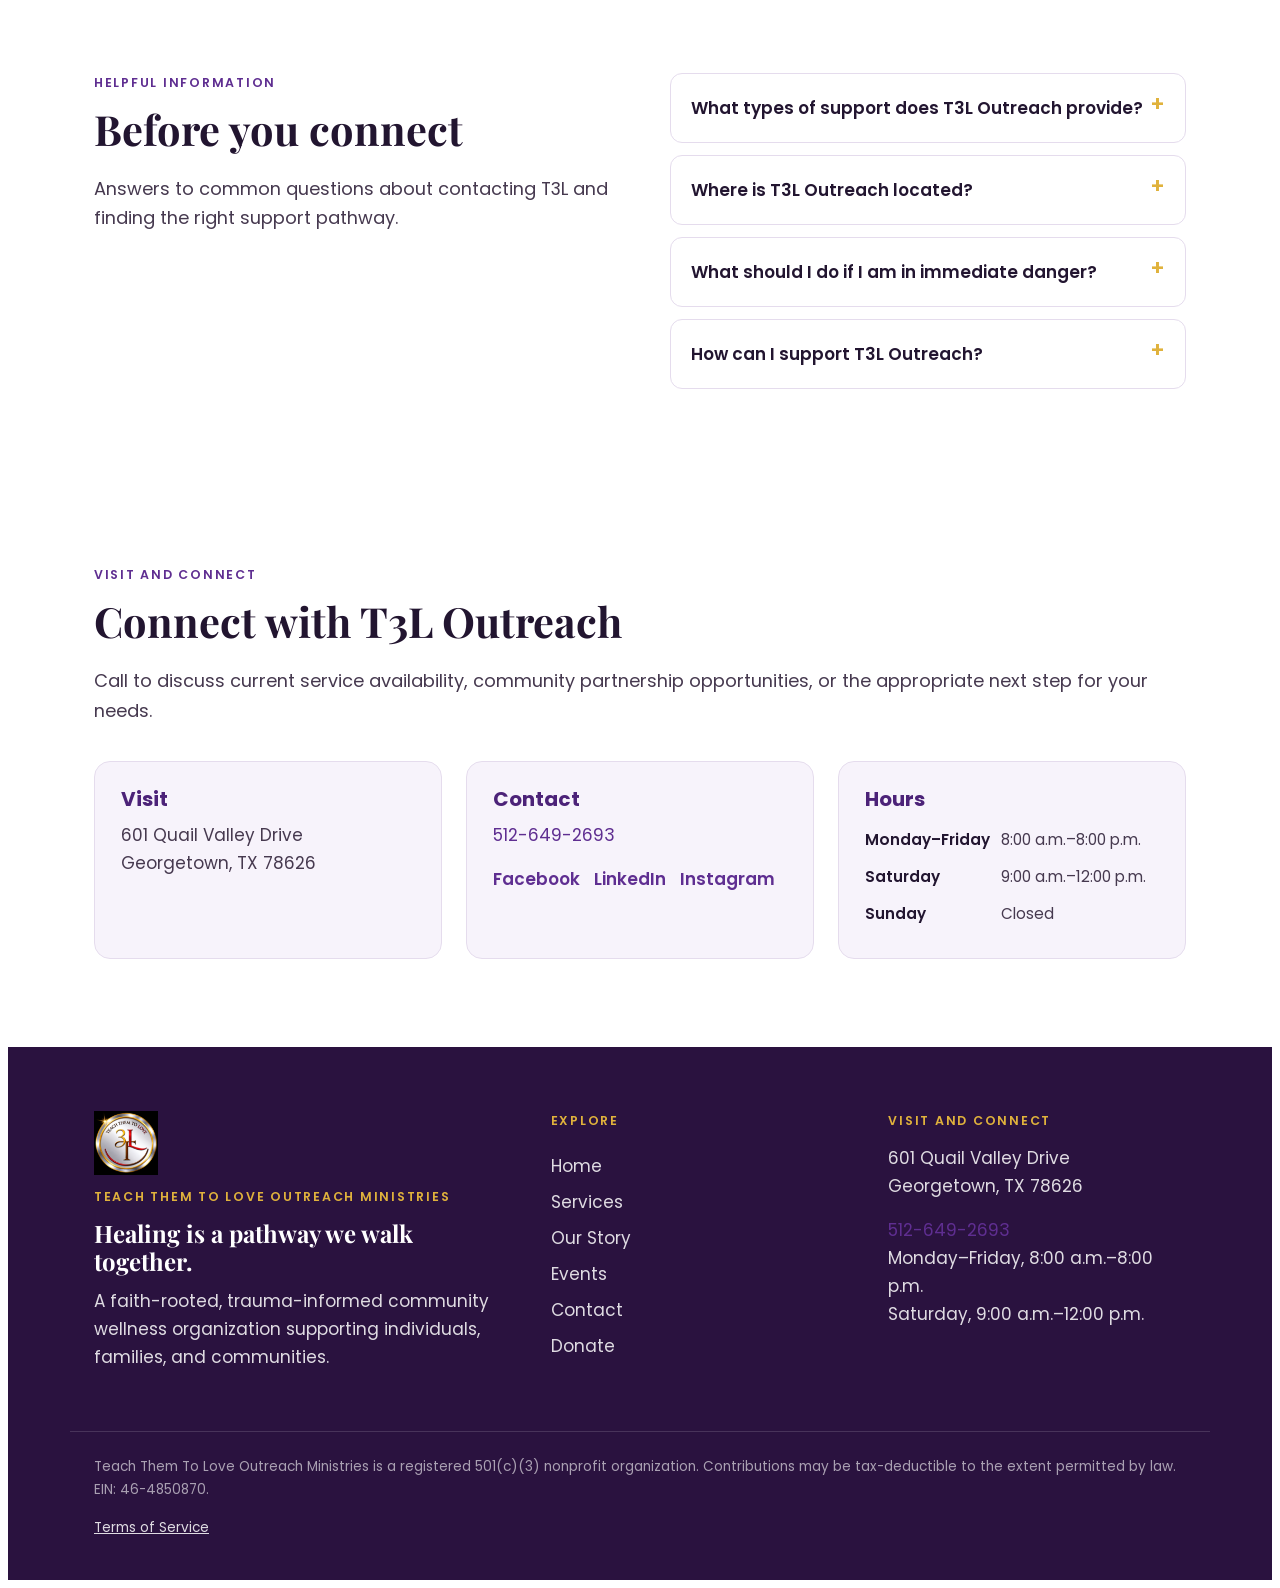
==== commit 579b261c: "Add security headers, security.txt, draft Terms of Service, and www canonical URLs - vercel.json: X-" ====
--- a/index.html
+++ b/index.html
@@ -6,7 +6,7 @@
   <title>Teach Them To Love Outreach Ministries — Healing lives. Restoring families. Transforming communities.</title>
   <meta name="description" content="Teach Them To Love Outreach Ministries (T3L) is a faith-rooted, trauma-informed community wellness organization in Georgetown, TX, supporting individuals and families through family reunification, counseling support, pastoral care, advocacy, and education.">
   <meta name="theme-color" content="#2a123f">
-  <link rel="canonical" href="https://t3loutreach.org/">
+  <link rel="canonical" href="https://www.t3loutreach.org/">
 
   <!-- Favicon / app icons -->
   <link rel="icon" href="assets/img/t3l-logo.png" type="image/png">
@@ -17,10 +17,10 @@
 
   <!-- Open Graph / social -->
   <meta property="og:type" content="website">
-  <meta property="og:url" content="https://t3loutreach.org/">
+  <meta property="og:url" content="https://www.t3loutreach.org/">
   <meta property="og:title" content="Teach Them To Love Outreach Ministries">
   <meta property="og:description" content="Faith-rooted, trauma-informed community wellness support for individuals and families ready to heal, rebuild, and thrive.">
-  <meta property="og:image" content="https://t3loutreach.org/assets/img/t3l-logo.png">
+  <meta property="og:image" content="https://www.t3loutreach.org/assets/img/t3l-logo.png">
   <meta name="twitter:card" content="summary">
 
   <!-- Fonts -->
@@ -37,7 +37,7 @@
     "@type": "NGO",
     "name": "Teach Them To Love Outreach Ministries",
     "alternateName": "T3L Outreach",
-    "url": "https://t3loutreach.org/",
+    "url": "https://www.t3loutreach.org/",
     "telephone": "+1-512-649-2693",
     "email": "teachthemtolove@gmail.com",
     "taxID": "46-4850870",
@@ -282,7 +282,7 @@
       <nav class="footer-links" aria-label="Footer navigation"><p class="eyebrow">Explore</p><a href="#t3l-home">Home</a><a href="#t3l-services">Services</a><a href="#t3l-about">Our Story</a><a href="#t3l-events">Events</a><a href="#t3l-contact">Contact</a><a href="#t3l-give">Donate</a></nav>
       <div><p class="eyebrow">Visit and connect</p><p>601 Quail Valley Drive<br>Georgetown, TX 78626</p><p><a href="tel:+15126492693">512-649-2693</a><br>Monday–Friday, 8:00 a.m.–8:00 p.m.<br>Saturday, 9:00 a.m.–12:00 p.m.</p></div>
     </div>
-    <div class="container footer-bottom"><p>Teach Them To Love Outreach Ministries is a registered 501(c)(3) nonprofit organization. Contributions may be tax-deductible to the extent permitted by law. EIN: 46-4850870.</p><p class="last-reviewed"></p></div>
+    <div class="container footer-bottom"><p>Teach Them To Love Outreach Ministries is a registered 501(c)(3) nonprofit organization. Contributions may be tax-deductible to the extent permitted by law. EIN: 46-4850870.</p><p class="footer-legal"><a href="terms.html">Terms of Service</a></p><p class="last-reviewed"></p></div>
   </footer>
 
   <script>
--- a/assets/t3l.css
+++ b/assets/t3l.css
@@ -498,6 +498,8 @@
   font-size: 0.85rem;
   color: rgba(255, 255, 255, 0.6);
 }
+#t3l-ghl .footer-bottom a { color: rgba(255, 255, 255, 0.85); text-decoration: underline; }
+#t3l-ghl .footer-bottom a:hover { color: #fff; }
 
 /* --- Responsive ------------------------------------------------------- */
 @media (max-width: 900px) {
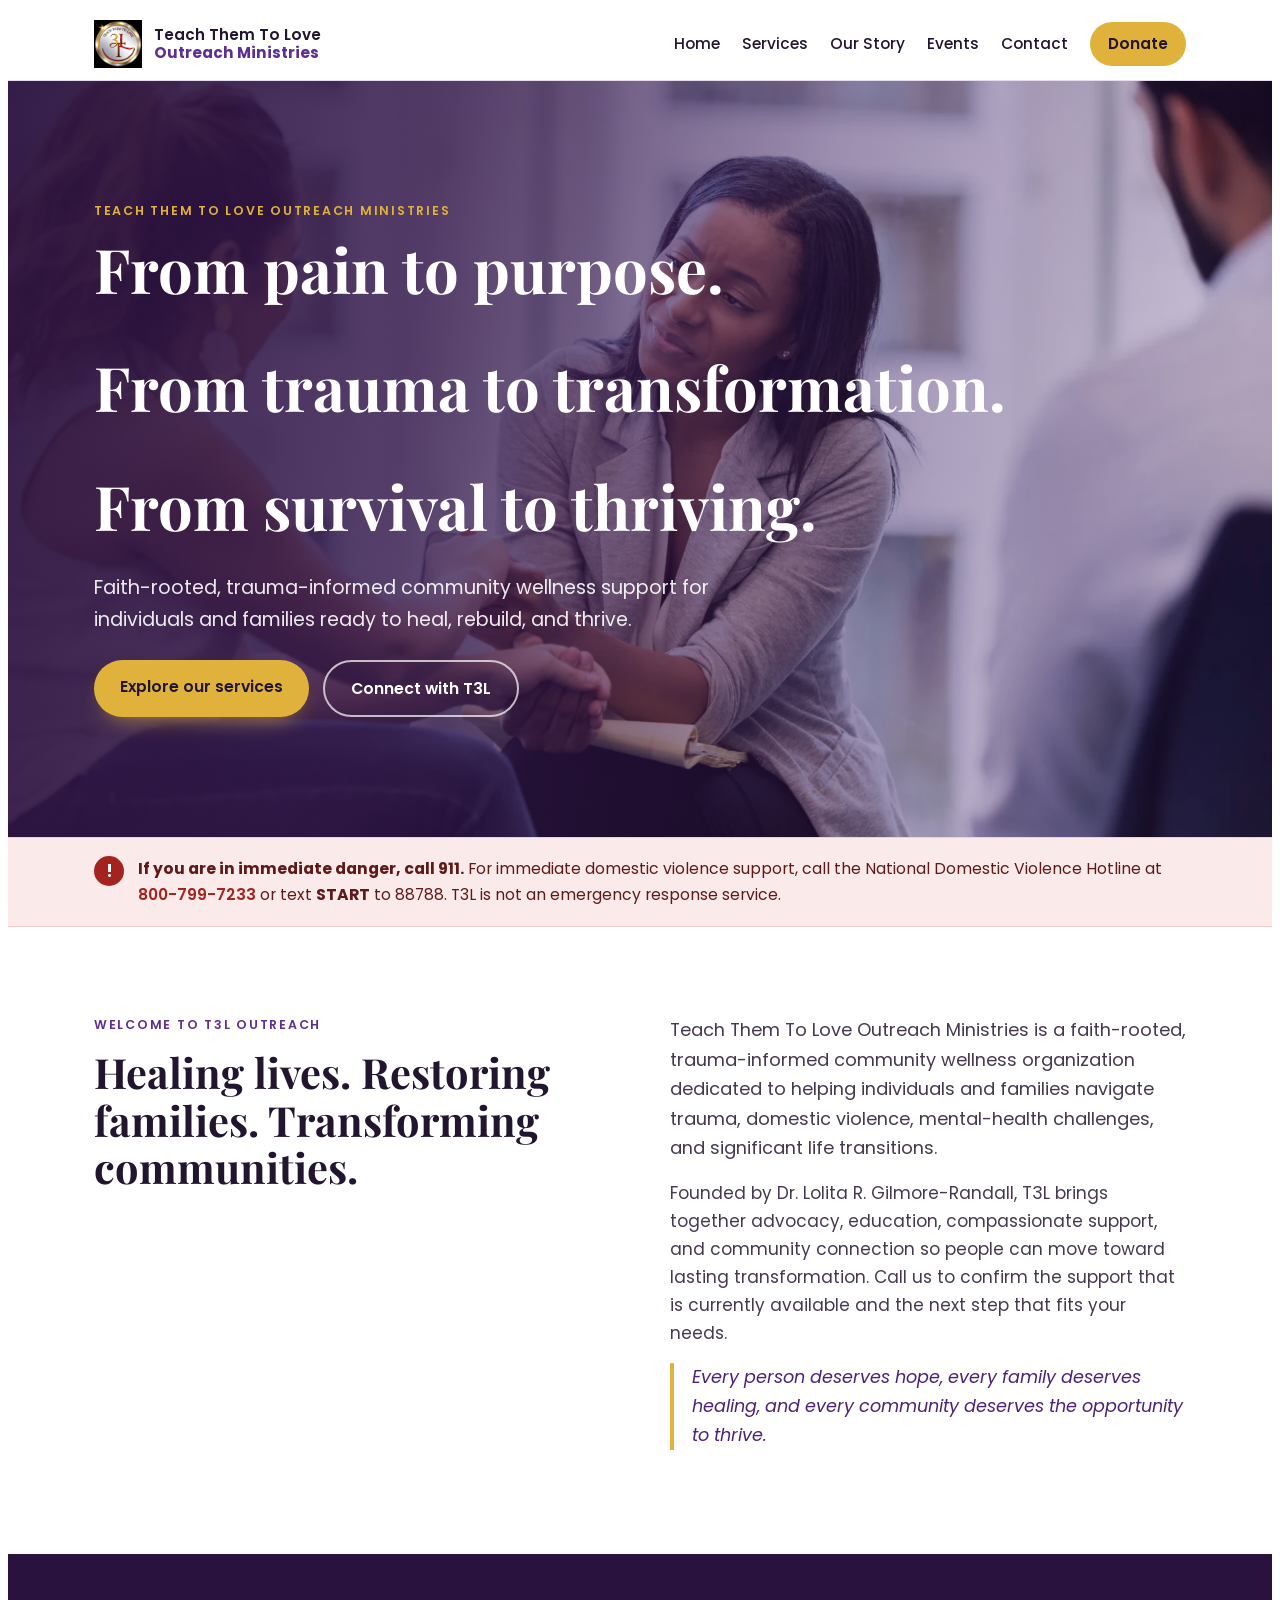
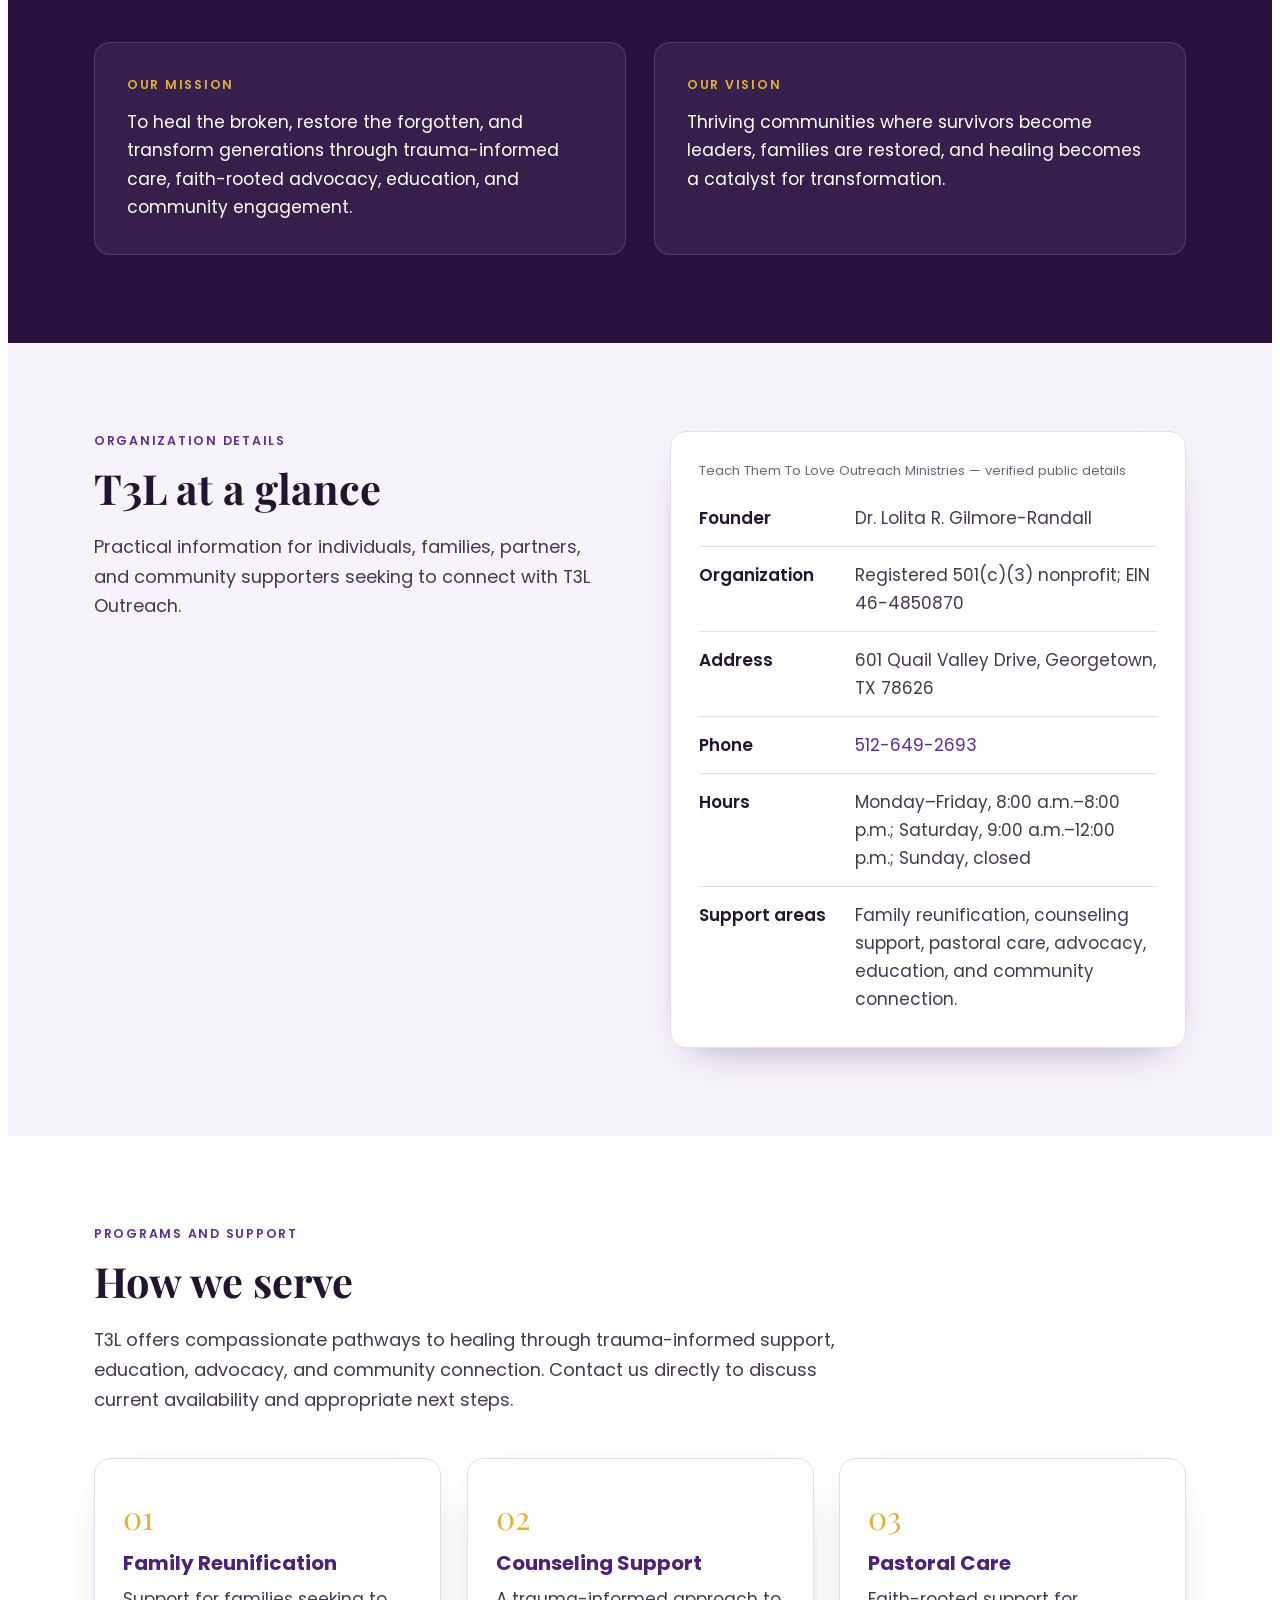
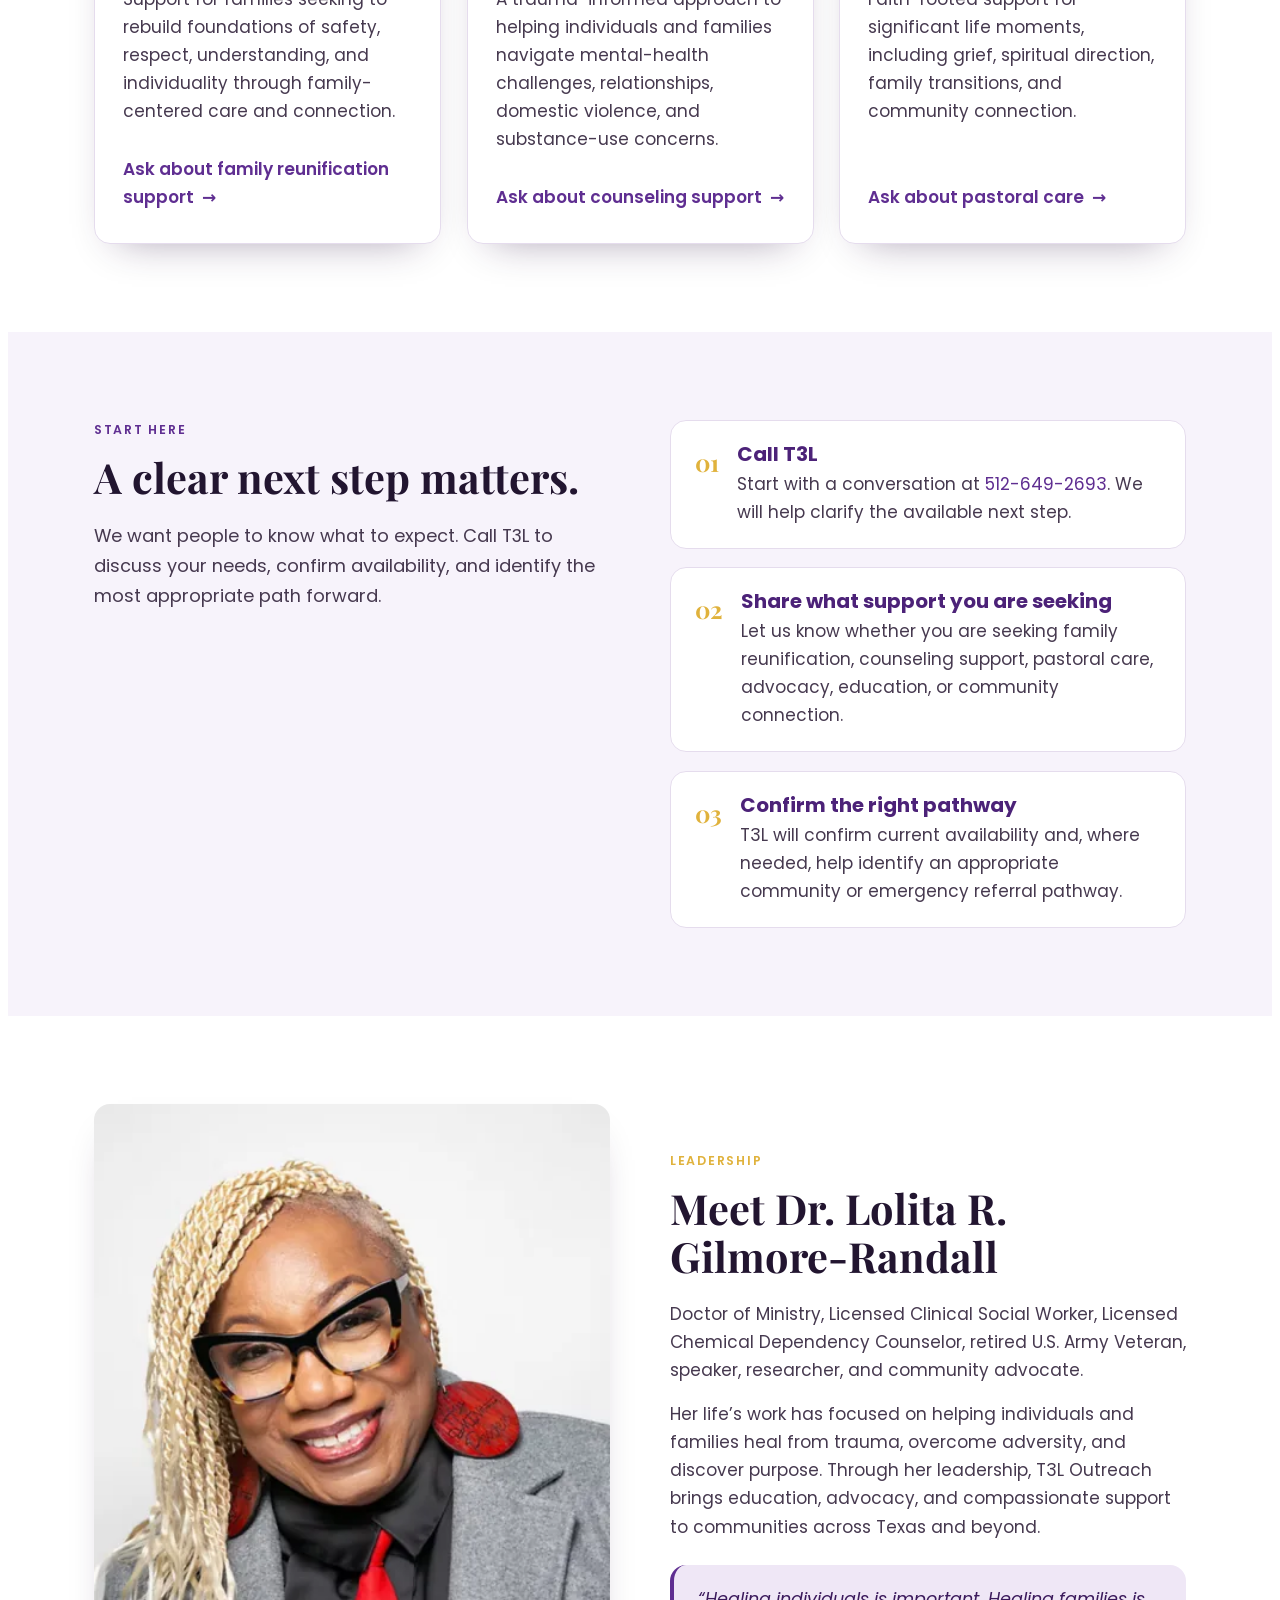
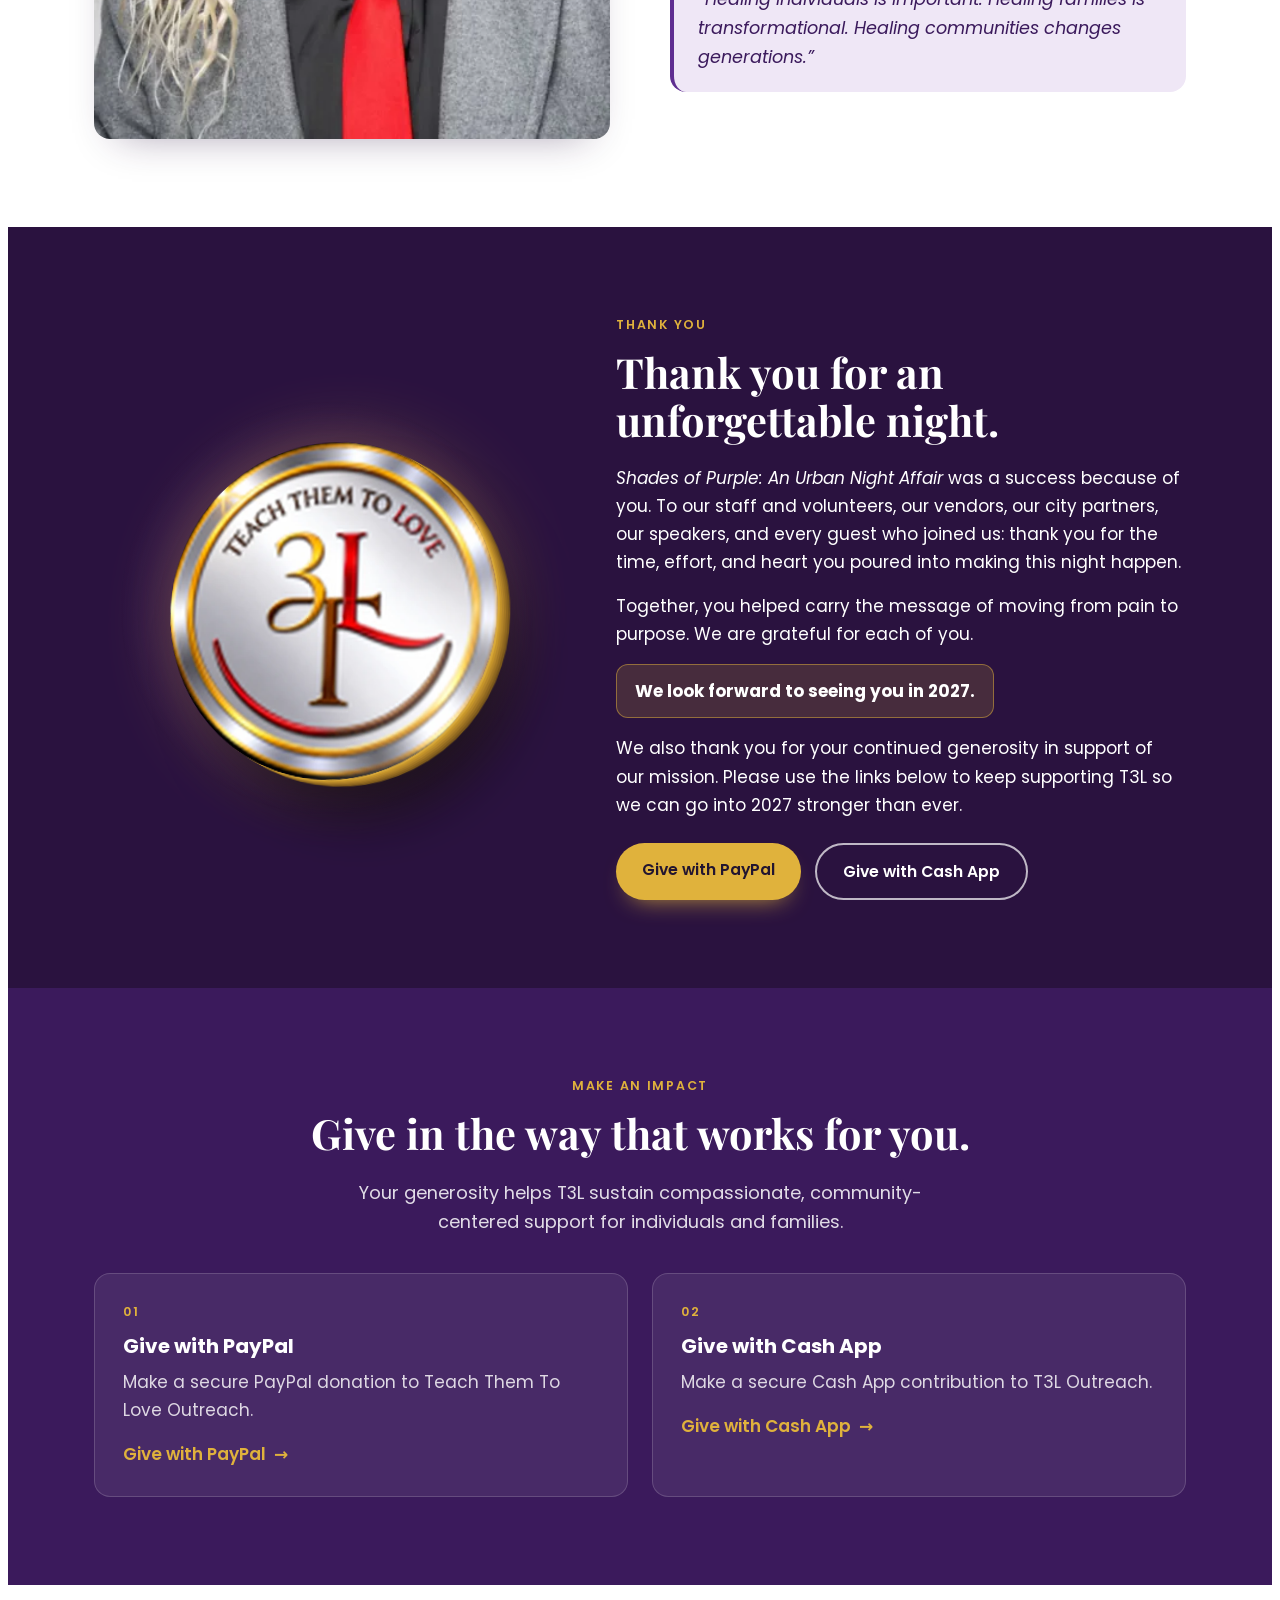
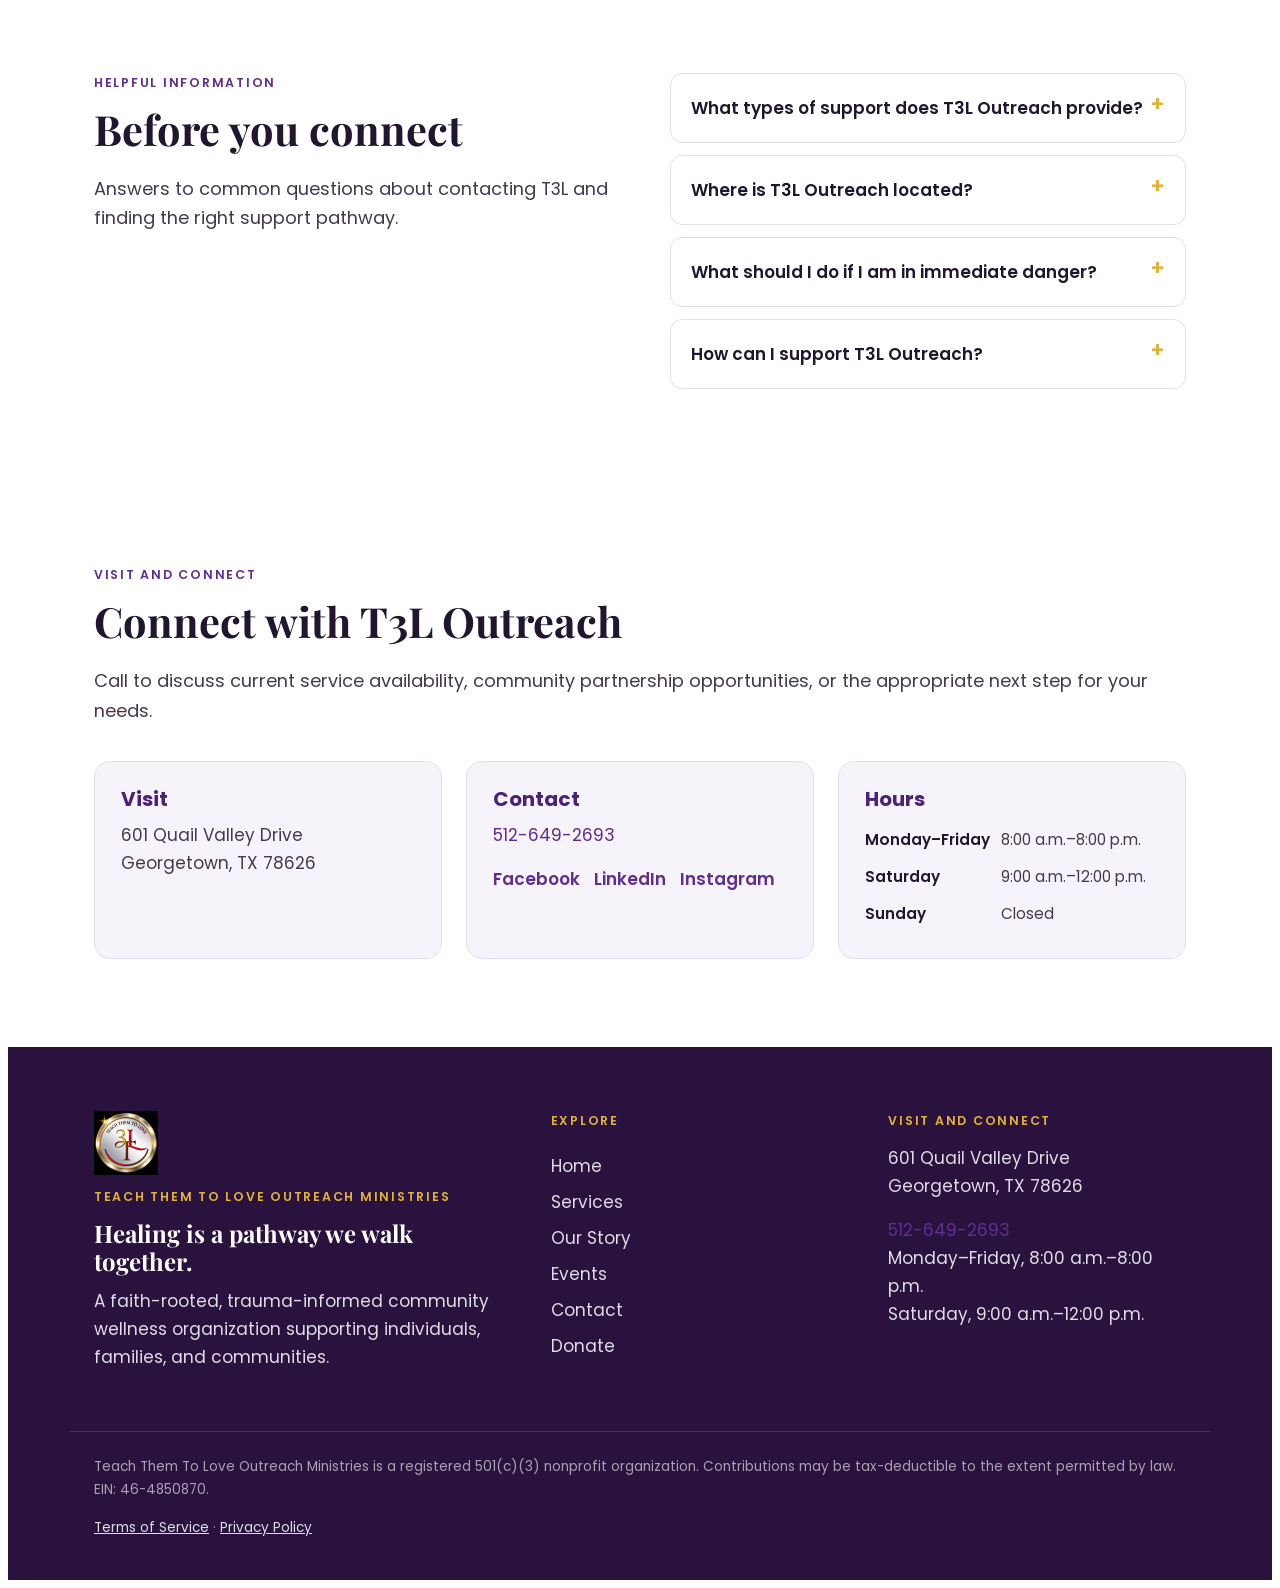
==== commit 068d985d: "Add draft Privacy Policy and link it from every footer privacy.html is a draft pending attorney revi" ====
--- a/index.html
+++ b/index.html
@@ -282,7 +282,7 @@
       <nav class="footer-links" aria-label="Footer navigation"><p class="eyebrow">Explore</p><a href="#t3l-home">Home</a><a href="#t3l-services">Services</a><a href="#t3l-about">Our Story</a><a href="#t3l-events">Events</a><a href="#t3l-contact">Contact</a><a href="#t3l-give">Donate</a></nav>
       <div><p class="eyebrow">Visit and connect</p><p>601 Quail Valley Drive<br>Georgetown, TX 78626</p><p><a href="tel:+15126492693">512-649-2693</a><br>Monday–Friday, 8:00 a.m.–8:00 p.m.<br>Saturday, 9:00 a.m.–12:00 p.m.</p></div>
     </div>
-    <div class="container footer-bottom"><p>Teach Them To Love Outreach Ministries is a registered 501(c)(3) nonprofit organization. Contributions may be tax-deductible to the extent permitted by law. EIN: 46-4850870.</p><p class="footer-legal"><a href="terms.html">Terms of Service</a></p><p class="last-reviewed"></p></div>
+    <div class="container footer-bottom"><p>Teach Them To Love Outreach Ministries is a registered 501(c)(3) nonprofit organization. Contributions may be tax-deductible to the extent permitted by law. EIN: 46-4850870.</p><p class="footer-legal"><a href="terms.html">Terms of Service</a> · <a href="privacy.html">Privacy Policy</a></p><p class="last-reviewed"></p></div>
   </footer>
 
   <script>
